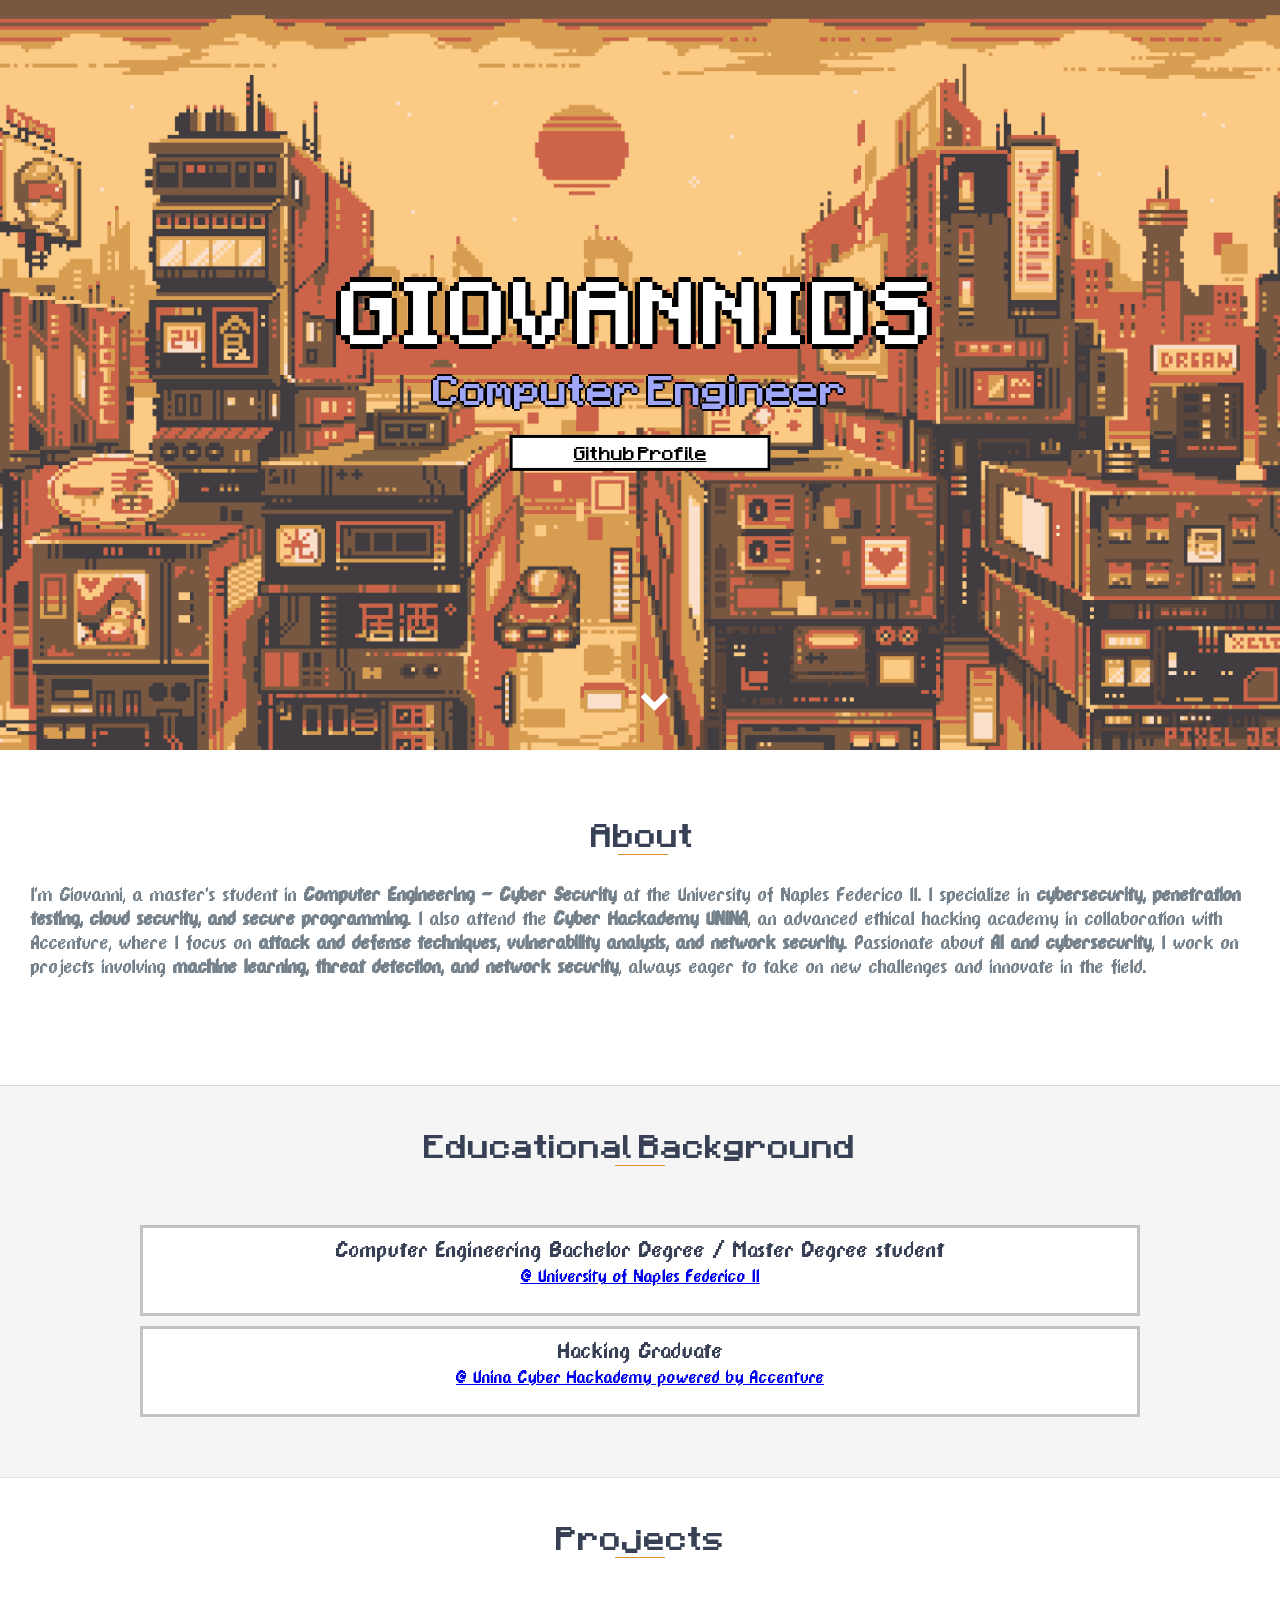
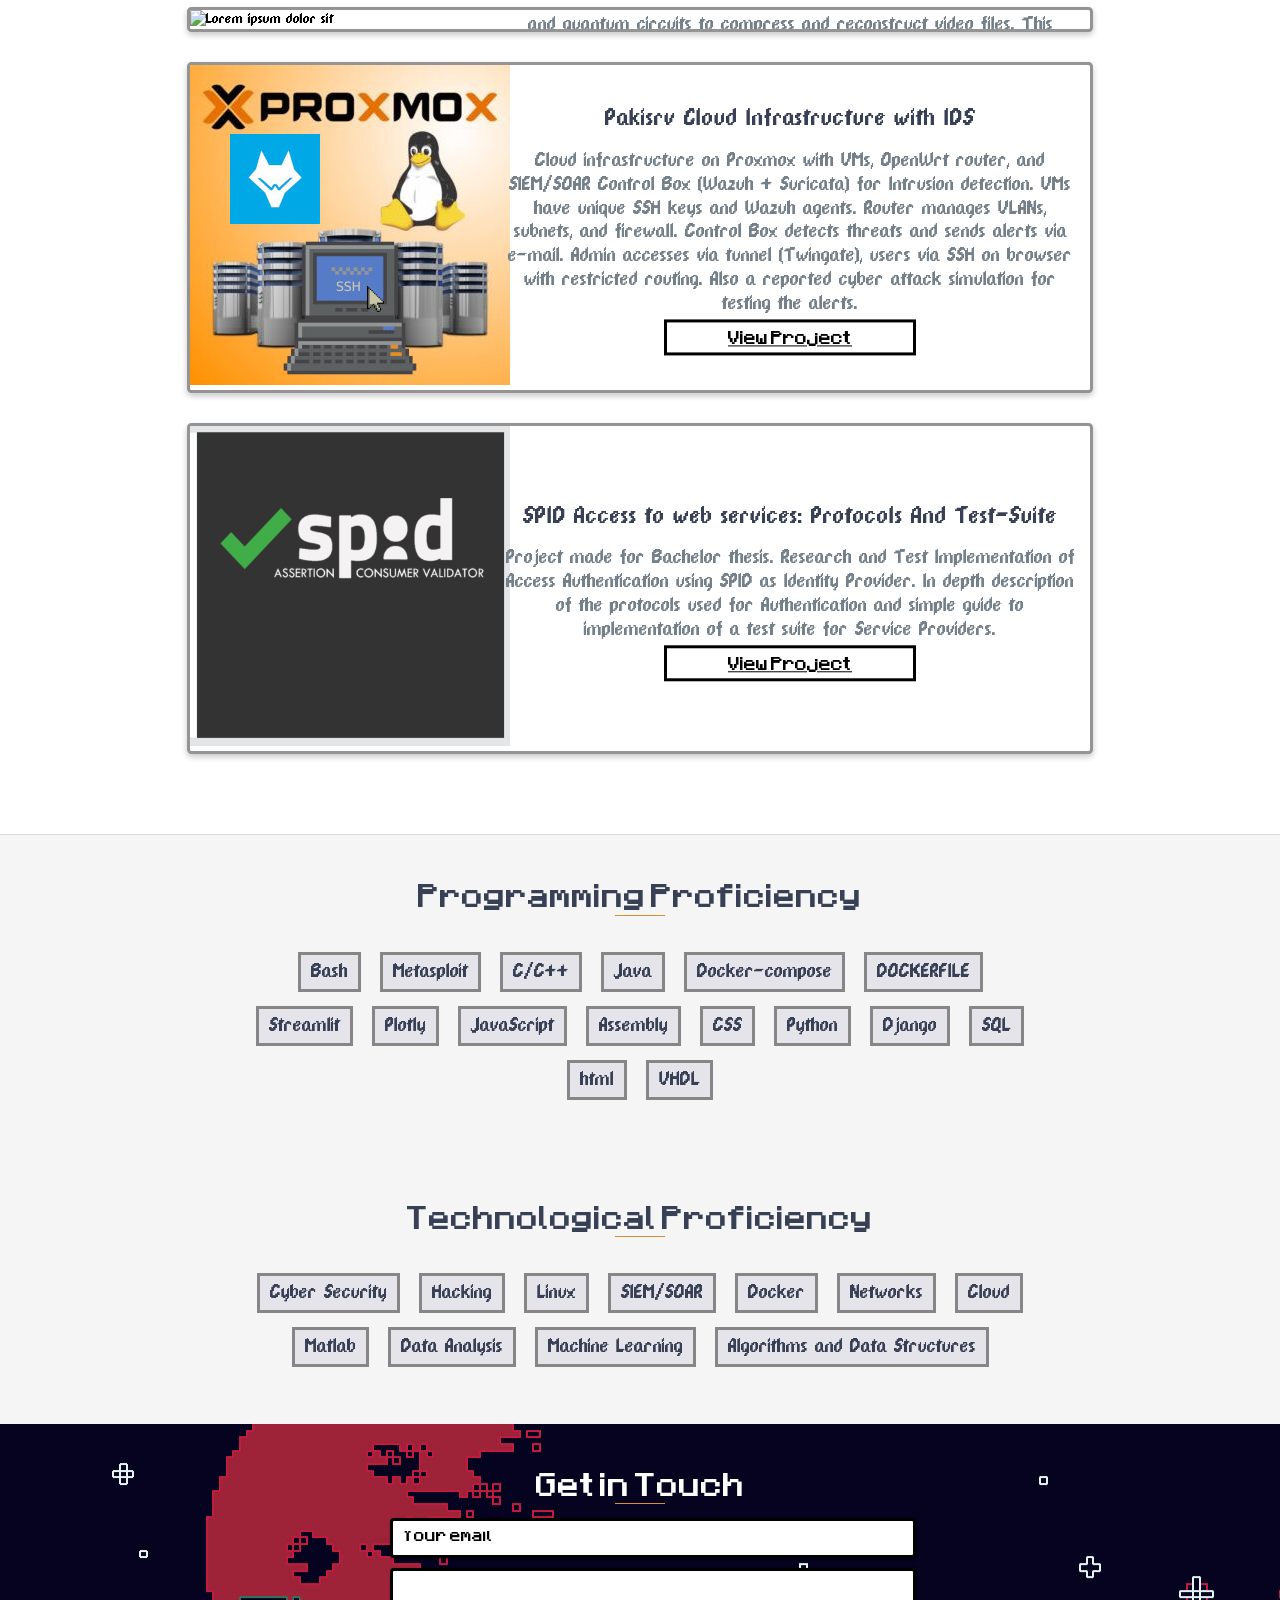
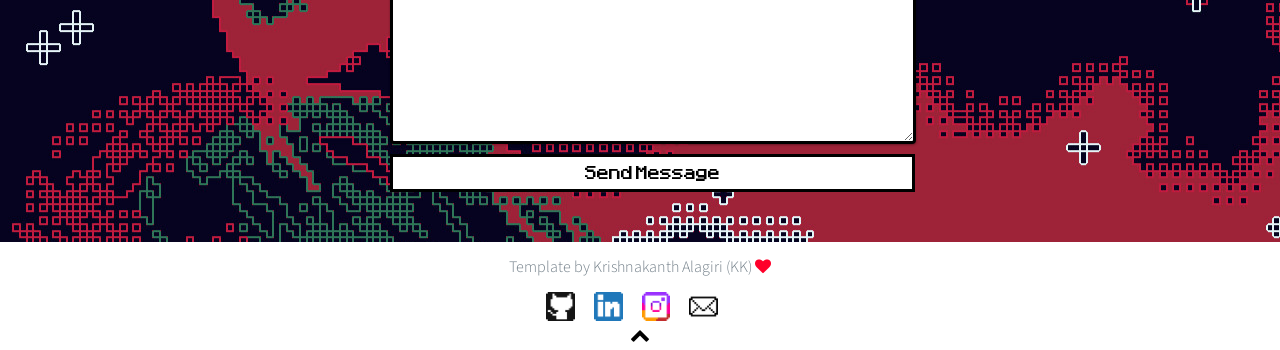
==== index.html @ 4ab60569 "Update index.html" ====
<!--
Title: Pixel Portfolio Index HTML File
Author: Krishnakanth Alagiri (KK)
Repo: https://github.com/KrishnaAlagiri/Pixel-Portfolio-Webite
Issues: https://github.com/KrishnaAlagiri/Pixel-Portfolio-Webite/issues
Description: This file contains all structure of my portfolio page
-->
<!DOCTYPE html>
<head>
  <meta charset="utf-8">
  <title>Giovannids | website
  </title>
  <meta http-equiv="X-UA-Compatible" content="IE=edge">
  <meta name="description" content="Lorem ipsum dolor sit amet, consectetur adipiscing elit. Aenean finibus velit eget nibh mollis interdum.">
  <meta name="author" content="Krishnakanth Alagiri">
  <meta name="viewport" content="width=device-width, initial-scale=1">
  <link rel="shortcut icon" href="favicon.ico" type="image/x-icon">
  <link rel="icon" href="favicon.png" type="image/x-icon">
  <link rel="stylesheet" href="libs/font-awesome/css/font-awesome.min.css">
  <link rel="stylesheet" href="assets/css/styles.css">
  <link rel="stylesheet" href="assets/css/effects.css">
  <link rel="stylesheet" href="assets/css/retro.css">
</head>
<body>
  <section id="top" class="hero">
    <div id="hero-overlay">
      <section class="navigation">
        <header>
        </header>
      </section>
      <span id="to-top">
        <div class="down-arrow floating-arrow">
          <a href="#about">
            <i class="fa fa-chevron-down" aria-hidden="true">
            </i>
          </a>
        </div>
        <div class="hero-text" id="fadein hero-overlay">
          <h1>GIOVANNIDS
          </h1>
          <h2>Computer Engineer
          </h2>
          <br>
          <a href="https://github.com/giovannids100" class="btn">Github Profile
          </a>
        </div>
        </div>
      </span>
  </section>
  <section id="about">
    <h2 class="heading">About
    </h2>
    <p>I'm Giovanni, a master's student in <strong>Computer Engineering - Cyber Security</strong> at the University of Naples Federico II. I specialize in <strong>cybersecurity, penetration testing, cloud security, and secure programming</strong>. 

I also attend the <strong>Cyber Hackademy UNINA</strong>, an advanced ethical hacking academy in collaboration with Accenture, where I focus on <strong>attack and defense techniques, vulnerability analysis, and network security</strong>.

Passionate about <strong>AI and cybersecurity</strong>, I work on projects involving <strong>machine learning, threat detection, and network security</strong>, always eager to take on new challenges and innovate in the field.</p>

  </section>
  <div id="education" class="background-alt">
    <h2 class="heading">Educational Background
    </h2>
    <div id="education-timeline">
      <div data-date="September 2010 – July 2015">
        <h3> Computer Engineering Bachelor Degree / Master Degree student
        </h3>
          <h4> <a href="https://www.ingegneria-informatica.unina.it/index.php/it/">@ University of Naples Federico II </a>
          </h4>
      </div>
      <div data-date="August 2015 – Aprile 2017">
        <h3> Hacking Graduate
        </h3>
          <h4> <a href="https://cyberhackademy.unina.it/"> @ Unina Cyber Hackademy powered by Accenture </a>
          </h4>
      </div>
    </div>
  </div>
  <div id="projects">
    <h2 class="heading">Projects
    </h2>
    <div class="container">
      <div class="row">
        <div class="project shadow-large">
          <div class="project-image">
            <img src="assets/img/project3.jpg" alt="Lorem ipsum dolor sit" />
          </div>
          <div class="project-info">
            <h3>Quantun Compression Simulator
            </h3>
            <p>Presented for "The Big Hack 2025 - Special Edition".A quantum computing-based video compression tool that uses amplitude encoding and quantum circuits to compress and reconstruct video files. This project leverages PennyLane quantum framework to demonstrate quantum information processing on multimedia.
            </p>
            <a href="https://github.com/giovannids100/The-Big-Hack-2025-Quantum-Compression-Simulator" class="btn">View Project
            </a>
          </div>
        </div>
        <div class="project shadow-large">
          <div class="project-image">
            <img src="assets/img/project.jpg" alt="Lorem ipsum dolor sit" />
          </div>
          <div class="project-info">
            <h3>Pakisrv Cloud Infrastructure with IDS
            </h3>
            <p>Cloud infrastructure on Proxmox with VMs, OpenWrt router, and SIEM/SOAR Control Box (Wazuh + Suricata) for Intrusion detection. VMs have unique SSH keys and Wazuh agents. Router manages VLANs, subnets, and firewall. Control Box detects threats and sends alerts via e-mail. Admin accesses via tunnel (Twingate), users via SSH on browser with restricted routing. Also a reported cyber attack simulation for testing the alerts.
            </p>
            <a href="https://github.com/giovannids100/pakisrv-cloud-infrastructure-with-IDS" class="btn">View Project
            </a>
          </div>
        </div>
      </div>
        <div class="project shadow-large">
          <div class="project-image">
            <img src="assets/img/project2.png" alt="Lorem ipsum dolor sit" />
          </div>
          <div class="project-info">
            <h3>SPID Access to web services: Protocols And Test-Suite
            </h3>
            <p>Project made for Bachelor thesis. Research and Test Implementation of Access Authentication using SPID as Identity Provider. In depth description of the protocols used for Authentication and simple guide to implementation of a test suite for Service Providers.
            </p>
            <a href="https://github.com/giovannids100/SPID-web-test-suite" class="btn">View Project
            </a>
          </div>
        </div>
      </div>
    </div>
  </div>
  <div id="skills" class="background-alt">
    <h2 class="heading">Programming Proficiency
    </h2>
    <ul>
      <li>Bash
      </li>
      <li>Metasploit
      </li>
      <li>C/C++
      </li>
      <li>Java
      </li>
      <li>Docker-compose
      </li>
      <li>DOCKERFILE
      </li>
      <li>Streamlit
      </li>
      <li>Plotly
      </li>
      <li>JavaScript
      </li>
      <li>Assembly
      </li>
      <li>CSS
      </li>
      <li>Python
      </li>
      <li>Django
      </li>
      <li>SQL
      </li>
      <li>html
      </li>
      <li>VHDL
      </li>
    </ul>
  </div>
  <div id="skills" class="background-alt">
    <h2 class="heading">Technological Proficiency
    </h2>
    <ul>
      <li>Cyber Security
      </li>
      <li>Hacking
      </li>
      <li>Linux
      </li>
      <li>SIEM/SOAR
      </li>
      <li>Docker
      </li>
      <li>Networks
      </li>
      <li>Cloud
      </li>
      <li>Matlab
      </li>
      <li>Data Analysis
      </li>
      <li>Machine Learning
      </li>
      <li>Algorithms and Data Structures
      </li>
    </ul>
  </div>
  <div id="contact-me">
    <div id="contact-me-overlay">
      <h2 class="heading">Get in Touch
      </h2>
      <div id="contact-me-form">
        <form method="POST" action="about_blank">
          <input type="hidden" name="_subject" value="Contact request from personal website" />
          <input type="email" class="shadow" name="_replyto" placeholder="Your email" required>
          <textarea name="message" class="shadow" placeholder="Your message go here" required>
          </textarea>
          <button class="btn" type="submit">Send Message
          </button>
        </form>
      </div>
    </div>
  </div>
  <footer>
    </span>
  <div class="mobile">
    <p>
      Template by Krishnakanth Alagiri (KK)
      <a href="https://github.com/KrishnaAlagiri/Pixel-Portfolio-Webite">
        <span class="fa fa-heart love">
          </a>
        </span>
    </p>
    <div class="social-mob">
      <a href="https://github.com/" target="giovannids100">
        <img src="assets\img\icons\GitHub.png" alt="Your_Name - GitHub">
      </a>
      <a href="https://linkedin.com/" target="giovanni-di-stazio-4a84b92a0">
        <img src="assets\img\icons\LinkedIn.png" alt="Your_Name - LinkedIn">
      </a>
      <a href="https://www.instagram.com/" target="giovannids100">
        <img src="assets\img\icons\Instagram.png" alt="Your_Name - Instagram">
      </a>
      <a href="mailto:yourmail@gmail.com" target="giovannids100@gmail.com">
        <img src="assets\img\icons\Mail.png" alt="Your_Name - Mail">
        </div>
    </div>
    <span id="to-top">
      <div class="up-arrow floating-arrow">
        <a href="#top">
          <i class="fa fa-chevron-up" aria-hidden="true">
          </i>
        </a>
      </div>
      </footer>
    <script src="https://ajax.googleapis.com/ajax/libs/jquery/1.12.4/jquery.min.js">
    </script>
    </body>
  </html>
---- assets/css/styles.css ----
/*
*	 Title: Pixel Portfolio Stylesheet
*  Author: Krishnakanth Alagiri (KK)
*  Repo: https://github.com/KrishnaAlagiri/Pixel-Portfolio-Webite
*  Issues: https://github.com/KrishnaAlagiri/Pixel-Portfolio-Webite/issues
*  Description: This file contains all the styles associated with the page
*/
/* General Attributes */
@import url('https://fonts.googleapis.com/css?family=Roboto:300,900|Source+Sans+Pro:300,400');
@font-face {
font-family: "retro";
src: url("../../libs/fonts/Pixel-Miners.otf") format("opentype");
}
@font-face {
font-family: "retro1";
src: url("../../libs/fonts/dpcomic.ttf") format("truetype");
}
html {
scroll-behavior: smooth;
font-size: 18px;
-webkit-font-smoothing: antialiased;
cursor: URL("../../assets/img/cursor/cursor.png"), auto !important;
}
body {
margin: 0;
padding: 0;
border: none;
font-family: 'retro1', sans-serif;
line-height: 1.15;
font-size: 16px;
}
.background-alt {
background: #F5F5F5;
margin: 0;
padding: 0;
border: none;
}
.shadow {
box-shadow: 1px 1px 3px rgba(0, 0, 0, 0.12), 0px 1px 2px rgba(0, 0, 0, 0.24);
}
.shadow-large {
box-shadow: 0px 3px 6px rgba(0, 0, 0, 0.08), 0px 3px 6px rgba(0, 0, 0, 0.15);
}
.heading {
position: relative;
display: inline-block;
font-family: 'retro', sans-serif;
font-size: 1.6em;
font-weight: 300;
margin: 0 0 30px 0;
}
.heading:after {
position: absolute;
content: '';
top: 100%;
height: 1px;
width: 50px;
left: 0;
right: 0;
margin: 0 auto;
background: #db8e35;
}
.btn {
color:inherit;
font-family: "retro", sans-serif;
font-size: 0.9em;
background: white;
padding: 0.3rem 3.4rem;
border: 3px solid black;
margin-right: 2.6rem;
box-shadow: 0 0 0 black;
transition: all 0.2s;
padding-top: 10px;
}
.btn:last-child {
margin: 0;
}
a, .slider {
cursor: URL("../../assets/img/cursor/cursor-click.png"), auto;
}
.btn:hover {
box-shadow: 0.4rem 0.4rem 0rem black;
cursor: URL("../../assets/img/cursor/cursor-click.png"), auto;
/*transform: translate(-0.4rem, -0.4rem);*/
}
.btn:active {
box-shadow: 0 0 0 black;
transform: translate(0, 0);
cursor: URL("../../assets/img/cursor/cursor-click.png"),active;
}
/* Hero section */
.hero {
min-height: 750px;
background: url("../../assets/img/hero-min.gif") center center;
-webkit-background-size: cover;
-moz-background-size: cover;
-o-background-size: cover;
background-size: cover;
position: relative;
text-align: center;
align-items: center;
}
.hero .down-arrow a{
color: #fff;
font-size: 30px;
position: absolute;
bottom: 30px;
left: 50%;
animation: pulsate 1.4s ease;
animation-iteration-count: infinite;
padding-top: 5px
}
.hero .down-arrow a:hover {
color: #fff;
text-shadow: 2px 2px 4px rgba(128, 49, 0, 0.8);
transition:.5s ease all;
}
.hero-text {
position:absolute;
z-index:10;
top:50%;
left:50%;
transform:translate(-50%, -50%);
text-align:center;
}
.hero-text h1, .hero-text h2 {
margin:0;
color: #fff;
}
.hero-text h1 {
color:#fff;
font-family: "retro", sans-serif;
font-weight:900;
font-size:4.35em;
text-transform:uppercase;
letter-spacing:0.05em;
line-height:1.1em;
margin-bottom:15px;
text-shadow: -5px 0 black, 0 5px black, 5px 0 black, 0 -5px black;
}
.hero-text h2 {
color:#1a1611;
font-family: "retro", sans-serif;
font-weight:400;
font-size:2em;
color: #a1a7f8;
text-shadow: -2px 0 black, 0 2px #000, 2px 0 #000, 0 -2px #000;
margin-bottom:15px
}
#hero-overlay {
position:absolute;
height:100%;
width:100%;
top right bottom left:0;
background:rgba(236, 175, 8, 0.2);
}
/* About Section */
#about {
display: flex;
align-items: center;
justify-content: center;
margin: 0 auto;
padding: 75px 5px;
padding-left: 200px;
border-bottom: 1px solid #dcd9d9;
font-family: 'retro1', sans-serif;
}
#about h2 {
color: #374054;
position:absolute;
align-items: center;
justify-content: center;
text-align: left;
z-index:10;
top:50%;
left:0%;
text-align:center;
float: left;
width: 33.33%;
position: relative;
padding-left: 15px;
padding-right: 15px;
min-height: 1px;
font-size: 1.6em;
}
#about p {
color: #74808a;
margin: 0;
padding-bottom: 30px;
padding-right: 11em;
font-size: 1.3em;
}
/* education Section */
#education {
padding: 50px 15px;
text-align: center;
border-bottom: 1px solid #e4e4e4;
}
#education h2 {
color: #374054;
}
#education-timeline {
margin: 30px auto 0 auto;
position: relative;
max-width: 1000px;
}
#education-timeline div {
background: #fff;
padding: 10px;
margin-bottom: 10px;
border: 3px solid #c2c2c2
}
#education-timeline h3 {
font-size: 1.5em;
font-weight: 300;
color: #374054;
display: inline-block;
margin: 0;
}
#education-timeline h4 {
font-size: 1.2em;
font-weight: 300;
color: #7e8890;
margin: 0 0 15px 0;
}
#education-timeline p {
color: #74808a;
font-size: 0.9em;
margin: 0;
}
#education-timeline:before,#education-timeline:after {
content: none;
}
/* x(xtra)education Section */
#x-education {
padding: 50px 15px 20px 15px;
border-bottom: 1px solid #dcd9d9;
text-align: center
}
#x-education h2 {
color: #374054;
margin-bottom: 50px;
}
.x-education-block {
max-width: 700px;
margin: 0 auto 30px auto;
padding: 15px;
border: 3px solid #dcd9d9;
text-align: left;
}
.x-education-block h3 {
font-weight: 500;
float: left;
margin: 0;
color: #374054;
font-size: 1.6em;
}
.x-education-block span {
color: #74808a;
float: right;
}
.x-education-block h4 {
color: #74808a;
clear: both;
font-weight: 500;
margin: 0 0 15px 0;
font-size: 1.3em;
}
.x-education-block p,.x-education-block ul {
margin: 0;
color: #74808a;
font-size: inherit;
font-size: 1.3em;
}
.x-education-block ul {
padding: 0 0 0 15px;
font-size: 1.3em;
}
/* projects Section */
#projects {
padding: 50px 15px;
border-bottom: 1px solid #dcd9d9;
text-align: center;
}
#projects h2 {
color: #374054;
margin-bottom: 50px;
}
.project {
position: relative;
max-width: 900px;
margin: 0 auto 30px auto;
overflow: hidden;
background: #fff;
border-radius: 4.5px;
border: 3px solid #949494;
}
.project-image {
float: left;
}
.project-cc-image {
min-width: 300px;
min-height: 300px;
background-position: center center;
background-size: cover;
background-repeat: no-repeat;
}
.project-image img:before {
content: ' ';
position: absolute;
background-image: url("../../assets/img/fallback.jpg");
display: inline-block;
min-width: 300px;
min-height: 300px;
background-repeat: no-repeat;
}
.project-info {
position: absolute;
top: 50%;
transform: translateY(-50%);
margin-left: 300px;
padding: 15px
}
.project-info h3 {
font-size: 1.6em;
font-weight: 300;
color: #374054;
margin: 0 0 15px 0;
}
.project-info p {
color: #74808a;
margin: 0 0 15px 0;
font-size: 1.3em;
}
#more-projects {
display: none;
}
/* skills Section */
#skills {
padding: 50px 15px;
text-align: center;
}
#skills h2 {
color: #374054;
margin-bottom: 30px;
}
#skills ul {
display: block;
margin: 0 auto;
padding: 0;
max-width: 800px;
}
#skills li {
display: inline-block;
margin: 7px;
padding: 5px 10px;
color: #374054;
background: #e4e4ea;
list-style: none;
font-size: 1.3em;
border: 3px solid #868687;
}
/* contact Section */
#contact-me {
padding: 50px 15px;
/*Blue Just in case*/
/*background:#3498db;*/
/*Orange (alt. #ffa500)*/
background: #f39c12;
text-align: center;
background-image: url("../../assets/img/contact_us.jpg");
}
#contact-me h2 {
margin: 0 0 15px 0;
color: #fff;
font-weight: 500;
}
#contact-me-form {
max-width: 500px;
margin: 0 auto;
}
#contact-me-form input,#contact-me-form textarea {
display: block;
width: 100%;
padding: 10px;
border-radius: 4px;
border: none;
margin-bottom: 10px;
font-size: 0.8em;
/*Red Textbox Colour*/
background: #aa381c;
color: #fff;
transition: .5s ease all;
}
#contact-me-form textarea {
height: 150px;
}
#contact-me-form button {
display: block;
width: 105%;
}
#contact-me-form input:focus,#contact-me-form textarea:focus,#contact-me-form textarea:hover,#contact-me-form input:hover {
outline: none;
color: #b35542;
}
#contact-me-form input::-webkit-input-placeholder,#contact-me-form textarea::-webkit-input-placeholder {
color: #f2f2f2;
}
#contact-me-form textarea,#contact-me-form input {
color:inherit;
font-family: "retro", sans-serif;
background: white;
margin-right: 2.6rem;
border: 3px solid black;
}
#contact-me-form textarea:focus,#contact-me-form input:focus,#contact-me-form textarea:hover,#contact-me-form input:hover{
cursor: URL("../../assets/img/cursor/cursor-edit.png"), auto;
}
#contact-me-form textarea:focus,#contact-me-form input:focus {
border: 3px solid #209cee;
box-shadow: 0 0 0 #209cee;
}
#contact-me-form input::-webkit-input-placeholder,#contact-me-form textarea::-webkit-input-placeholder {
color: #000;
}
/* Footer Section */
footer {
font-family: 'Source Sans Pro', sans-serif;
text-align: center;
position: relative;
clear: both;
color: #74808a;
font-size: 16px;
font-weight: 300;
z-index: 10;
height: 3em;
margin-top: 0em;
}
.copyright {
padding-top: 20px;
}
.copyright p {
margin: 0;
color: #74808a;
}
.up-arrow a {
color: #000;
font-size: 20px;
}
.up-arrow a:hover {
color: #f39c12;
text-shadow: 2px 2px 4px rgba(128, 49, 0, 0.3);
}
.love {
color:rgb(255, 0, 42);
animation-name: Heartbeat;
animation-duration: 1s;
animation-iteration-count: infinite;
animation-timing-function: linear;
}
footer p{
align-content: center;
}
footer table{
table-layout: fixed;
font-family: 'Source Sans Pro', sans-serif;
font-size: 16px;
position: relative;
text-align: center;
align-items: center;
width: 100%;
}
.social {
text-align: right;
/*	margin-top: -3.7em;	*/
}
.social a {
color: #74808a;
font-size: 1.25em;
padding: 10px;
display: inline-block;
}
.social-mob img{
width: 1.8em;
height: 1.8em;
padding-right: 16px;
}
.social-mob a{
color: #FFFFFF;
text-decoration: none;
}
.social-mob img:hover {
transition:.3s ease all;
text-shadow: 2px 2px 4px rgba(128, 49, 0, 0.05);
}
/* Switch */
.switch {
position: absolute;
top: 35px;
right: 35px;
display: inline-block;
width: 60px;
height: 34px;
border: 3px solid #2e2e2e;
}
.switch input {
opacity: 0;
width: 0;
height: 0;
}
.slider {
position: absolute;
cursor: pointer;
top: 0;
left: 0;
right: 0;
bottom: 0;
background-color: #ccc;
-webkit-transition: .4s;
transition: .4s;
}
.slider:before {
position: absolute;
content: "";
height: 26px;
width: 26px;
left: 0px;
bottom: 1px;
background-color: white;
-webkit-transition: .4s;
transition: .4s;
border: 3px solid #2e2e2e;
}
input:checked + .slider {
background-color: #209cee;
}
input:focus + .slider {
box-shadow: 0 0 1px #209cee;
}
input:checked + .slider:before {
-webkit-transform: translateX(26px);
-ms-transform: translateX(26px);
transform: translateX(26px);
}
/* Switch */
.switch {
position: absolute;
top: 35px;
right: 35px;
display: inline-block;
width: 60px;
height: 34px;
}
.switch input {
opacity: 0;
width: 0;
height: 0;
}
.slider {
position: absolute;
cursor: pointer;
top: 0;
left: 0;
right: 0;
bottom: 0;
background-color: #ccc;
-webkit-transition: .4s;
transition: .4s;
}
.slider:before {
position: absolute;
content: "";
height: 26px;
width: 26px;
left: 4px;
bottom: 4px;
background-color: white;
-webkit-transition: .4s;
transition: .4s;
}
input:checked + .slider {
background-color: #2196F3;
}
input:focus + .slider {
box-shadow: 0 0 1px #2196F3;
}
input:checked + .slider:before {
-webkit-transform: translateX(26px);
-ms-transform: translateX(26px);
transform: translateX(26px);
}
/* @media queries */
/* Tablets (Mostly iPads, 992px and below) */
@media only screen and (max-width: 1425px){
#about {
display: block;
position: relative;
padding-left: 10px;
text-align: center;
width: auto;
float: none;
}
#about h2 {
text-align: center;
width: auto;
float: none;
}
#about p {
text-align: left;
width: auto;
float: none;
padding-right: 1em;
padding-left: 1em;
}
}
/* If the orientation of the screen is Portrait */
@media only screen and (orientation: Portrait) {
.btn {
color:inherit;
font-family: "retro", sans-serif;
font-size: 0.9em;
background: white;
padding: 0.3rem 3.4rem;
border: 3px solid black;
margin-right: 2.6rem;
box-shadow: 0 0 0 black;
transition: all 0.2s;
}
.hero-text h1 {
font-size:2em;
letter-spacing:0.05em;
line-height:1.25em;
margin-bottom:15px;
text-shadow: -2.5px 0 black, 0 2.5px black, 2.5px 0 black, 0 -2.5px black;
}
.hero{
background: url("../../assets/img/hero-mob.jpg") center center;
}
.hero-text h2 {
font-size:1em;
margin-bottom:15px;
}
.project-image {
display: none;
}
.project-info {
position: relative;
margin: 0;
padding: 30px 15px;
top: auto;
transform: none;
}
#contact-me-form {
width: 70%;
}
.desktop {
display: none;
}
.social {
display: none;
}
.mobile {
display: inline-block ;
text-align: center;
}
footer table{
display: none;
}
.social-mob {
text-align: right;
display: inline-block;
/*	margin-top: -3.7em;	*/
}
.social-mob a {
color: #74808a;
font-size: 1.25em;
padding: 10px;
display: inline-block;
}
.social-mob a:hover {
color: #f39c12;
transition:.3s ease all;
}
}
---- assets/css/effects.css ----
/*
*	 Title: Portfolio Effects Stylesheet
*  Author: Krishna Alagiri (KK)
*  Repo: https://github.com/KrishnaAlagiri/Potential-Waffle
*  Issues: https://github.com/KrishnaAlagiri/Potential-Waffle/issues
*
*  Description: This file contains all the animations/effects associated with the styles */
/* Animation Section */
@keyframes pulsate {
	from {
    opacity: 0;
    transform: translate3d(0, -40%, 0);
  }
  to {
    opacity: 1;
    transform: translate3d(0, 0, 0);
  }
}
@keyframes Heartbeat {
  0% {
    transform: scale(0.9)
  }
  50% {
    transform: scale(0.7)
  }
  100% {
    transform: scale(1.0)
  }
}
/* Fade In Animation */
#fadein {
    animation: fadein 2s;
    -moz-animation: fadein 2s; /* Firefox */
    -webkit-animation: fadein 2s; /* Safari and Chrome */
    -o-animation: fadein 2s; /* Opera */
}
@keyframes fadein {
    from {
        opacity:0;
    }
    to {
        opacity:1;
    }
}
/* Firefox */
@-moz-keyframes fadein {
    from {
        opacity:0;
    }
    to {
        opacity:1;
    }
}
/* Safari and Chrome */
@-webkit-keyframes fadein {
    from {
        opacity:0;
    }
    to {
        opacity:1;
    }
}
/* Opera */
@-o-keyframes fadein {
    from {
        opacity:0;
    }
    to {
        opacity: 1;
    }
}

/* Slide Effect */
@keyframes slide {
  from {
    background-position: 0 0;
  }

  to {
    background-position: -120px 60px;
  }
}
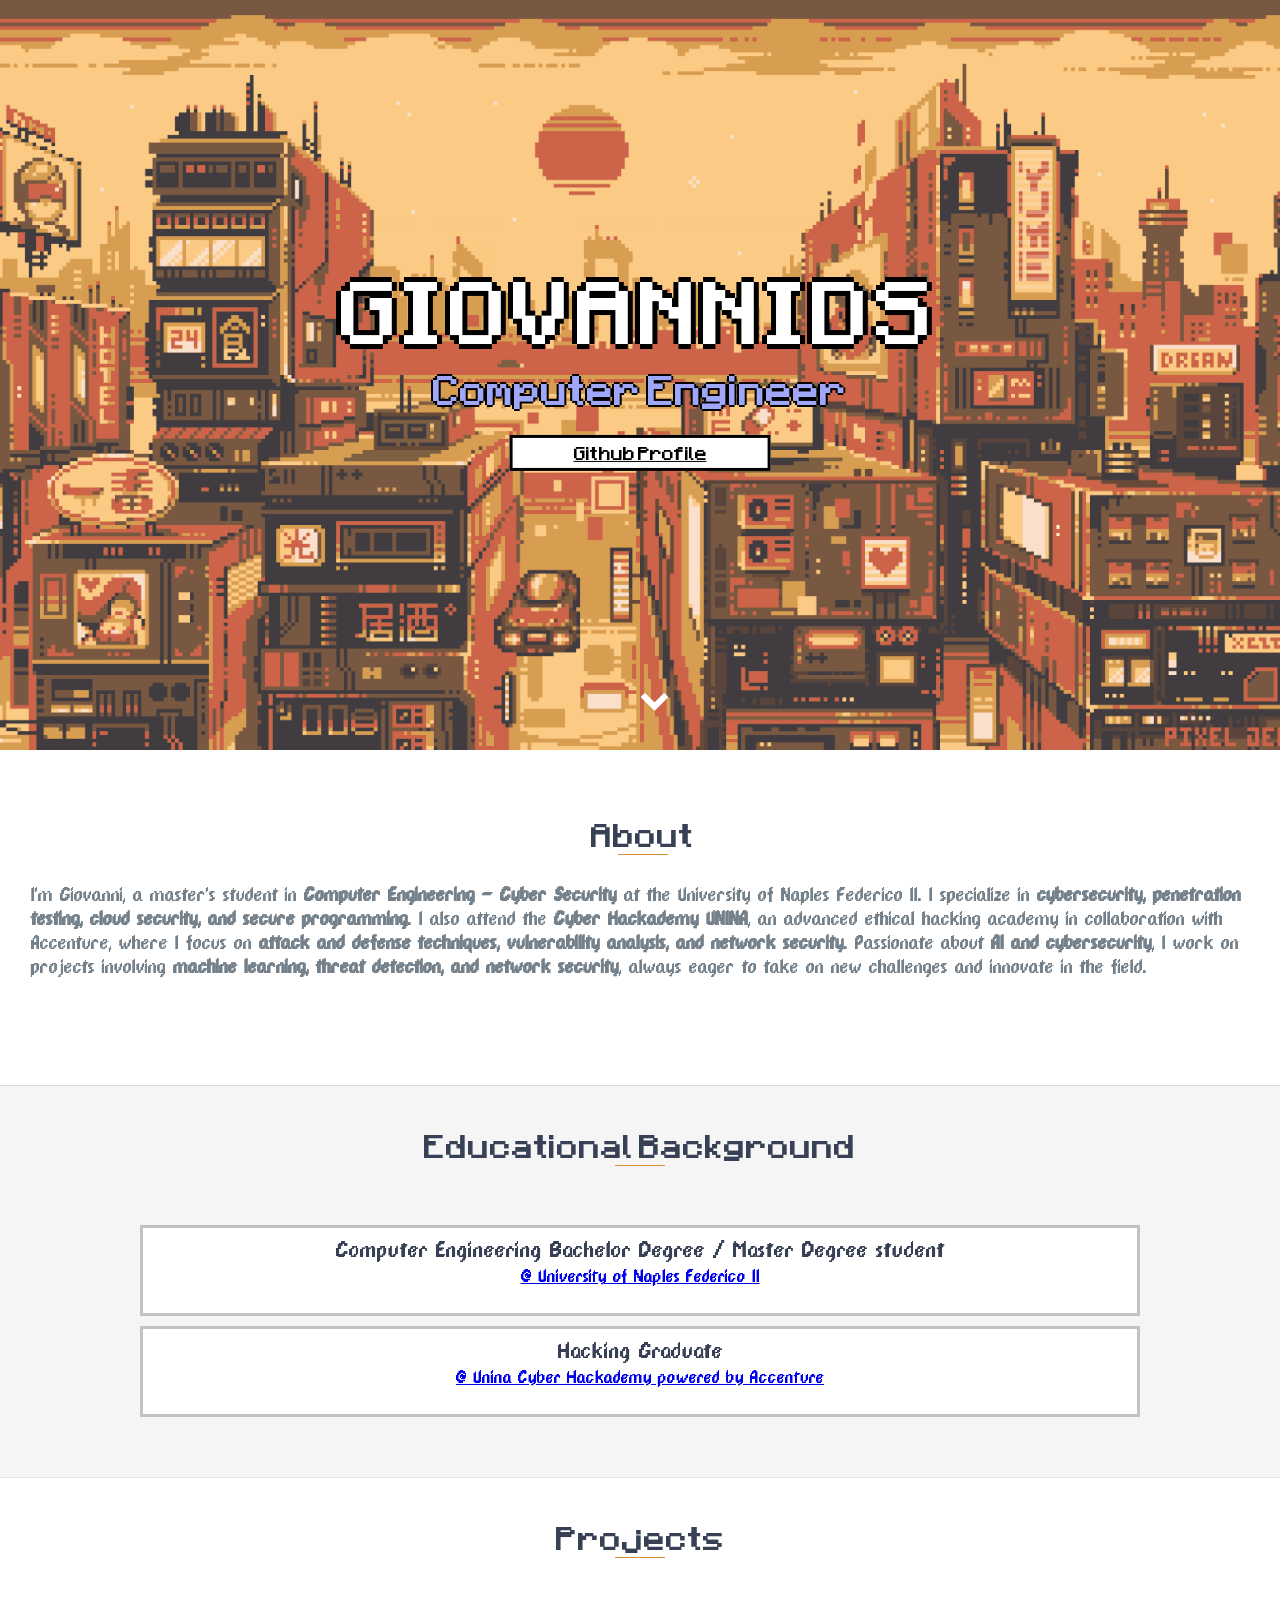
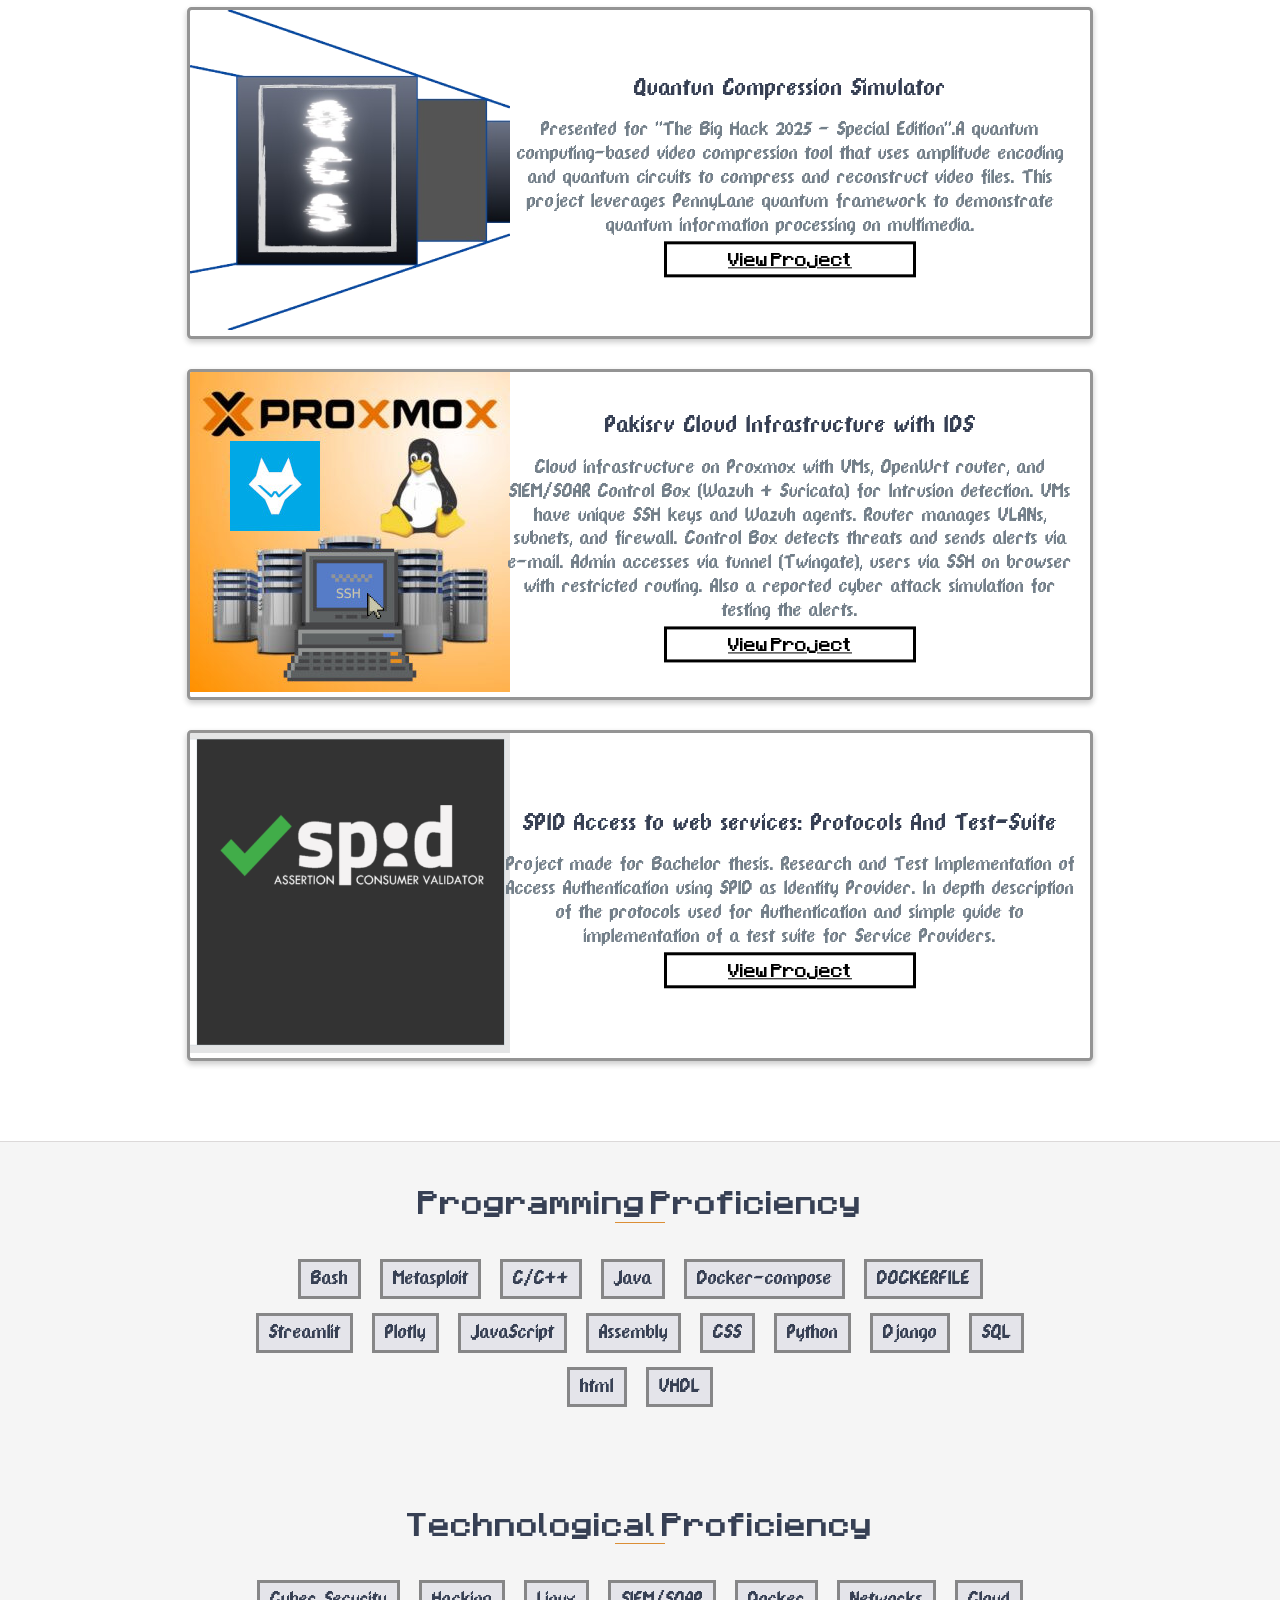
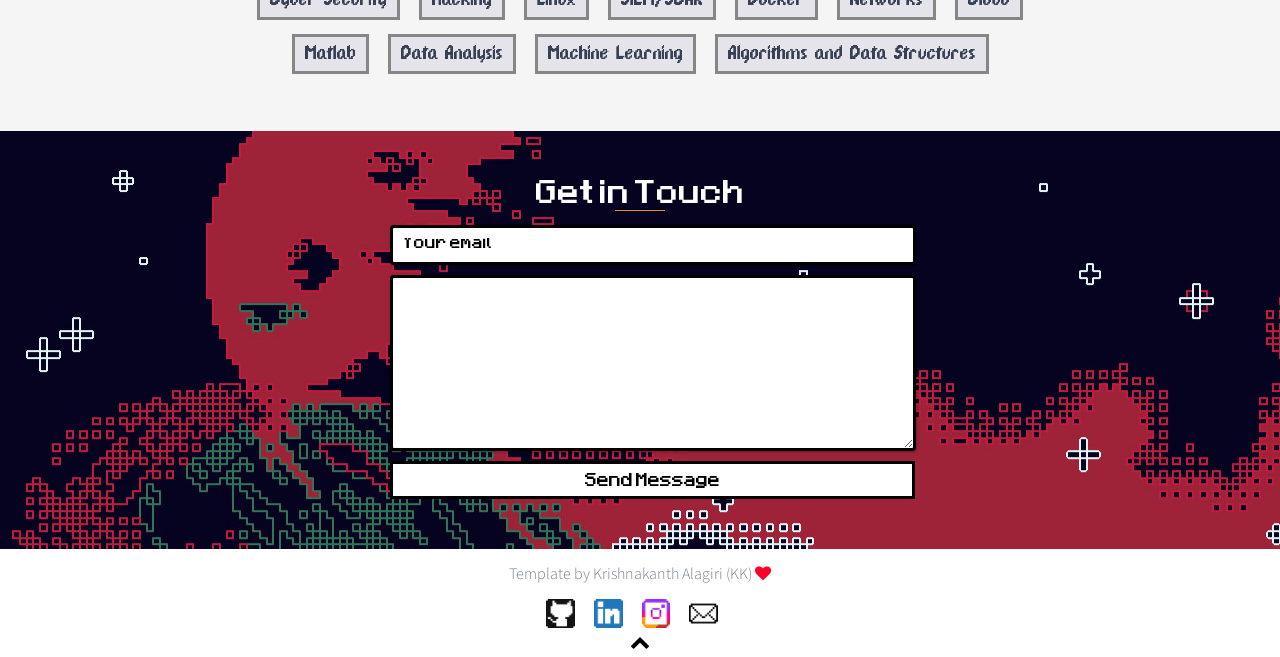
==== commit 8293c555: "fixed" ====
--- a/index.html
+++ b/index.html
@@ -82,7 +82,7 @@
       <div class="row">
         <div class="project shadow-large">
           <div class="project-image">
-            <img src="assets/img/project3.jpg" alt="Lorem ipsum dolor sit" />
+            <img src="assets/img/project3.png" alt="Lorem ipsum dolor sit" />
           </div>
           <div class="project-info">
             <h3>Quantun Compression Simulator
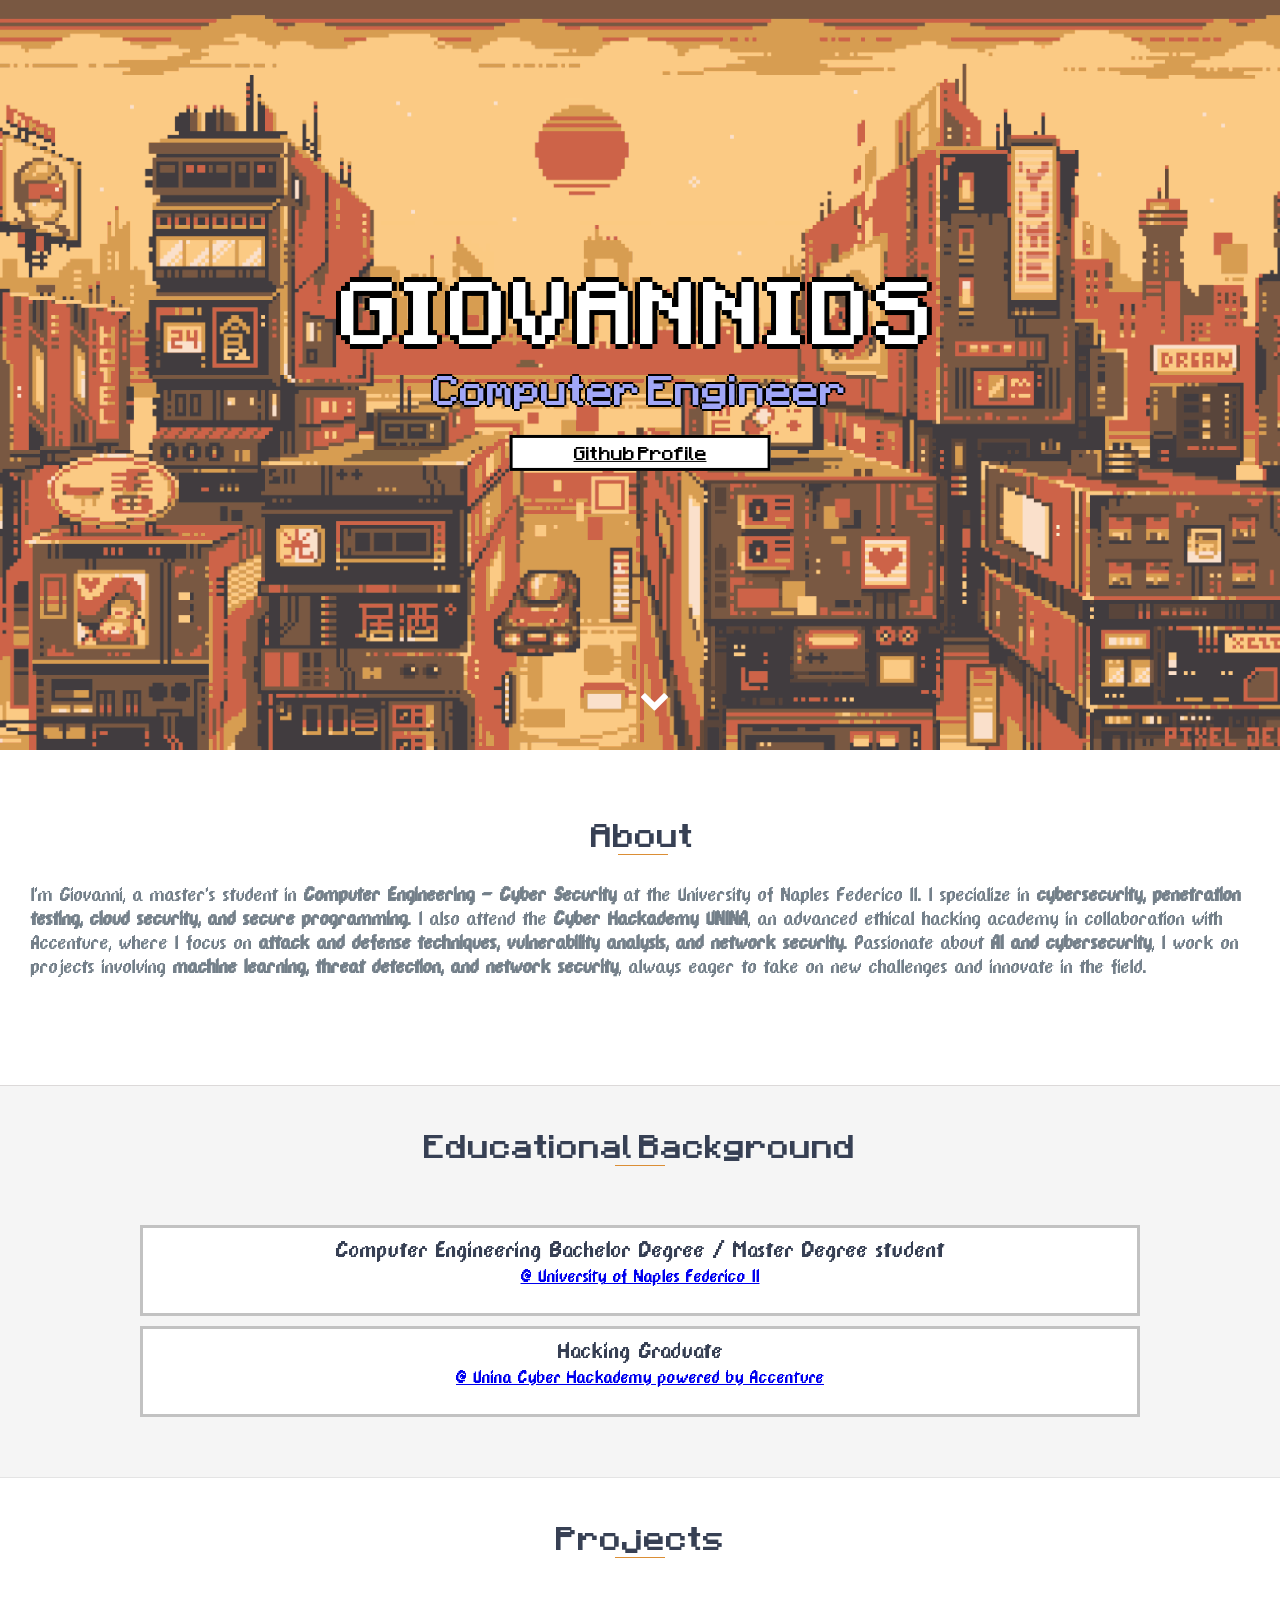
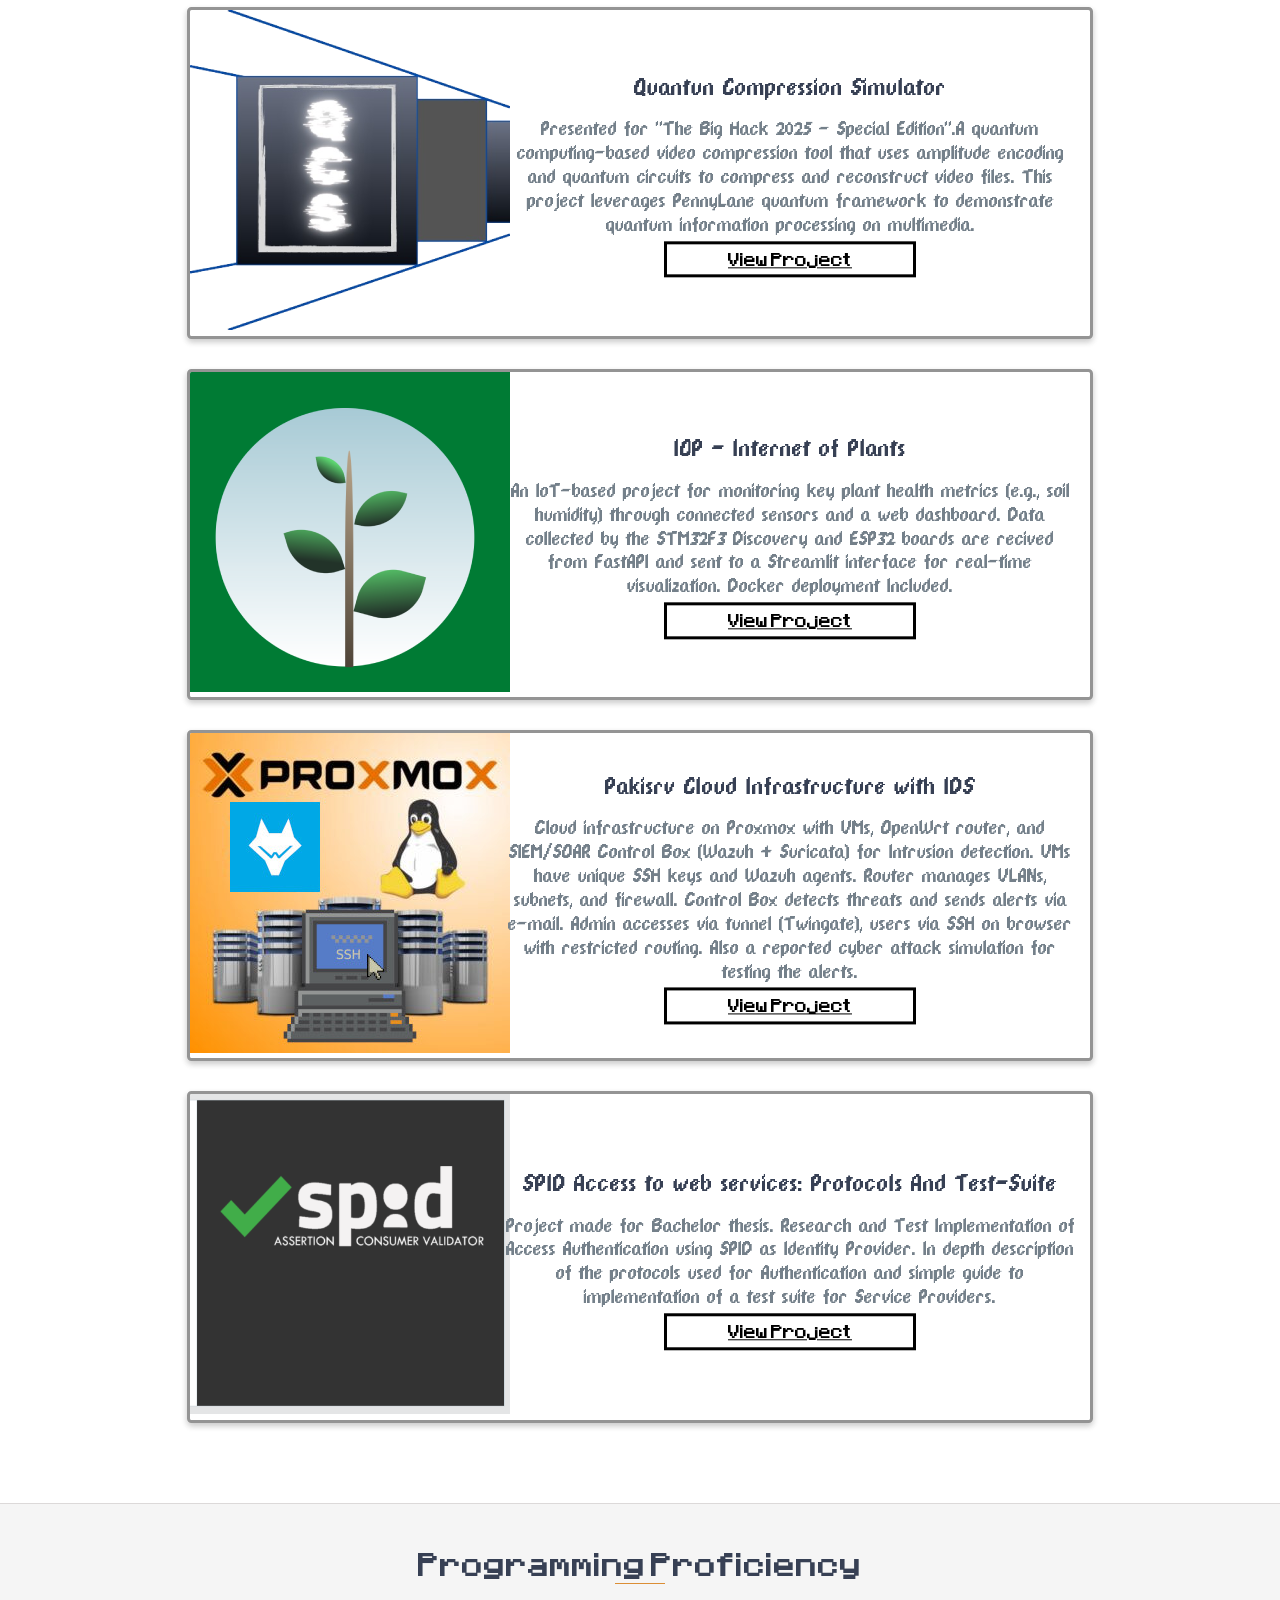
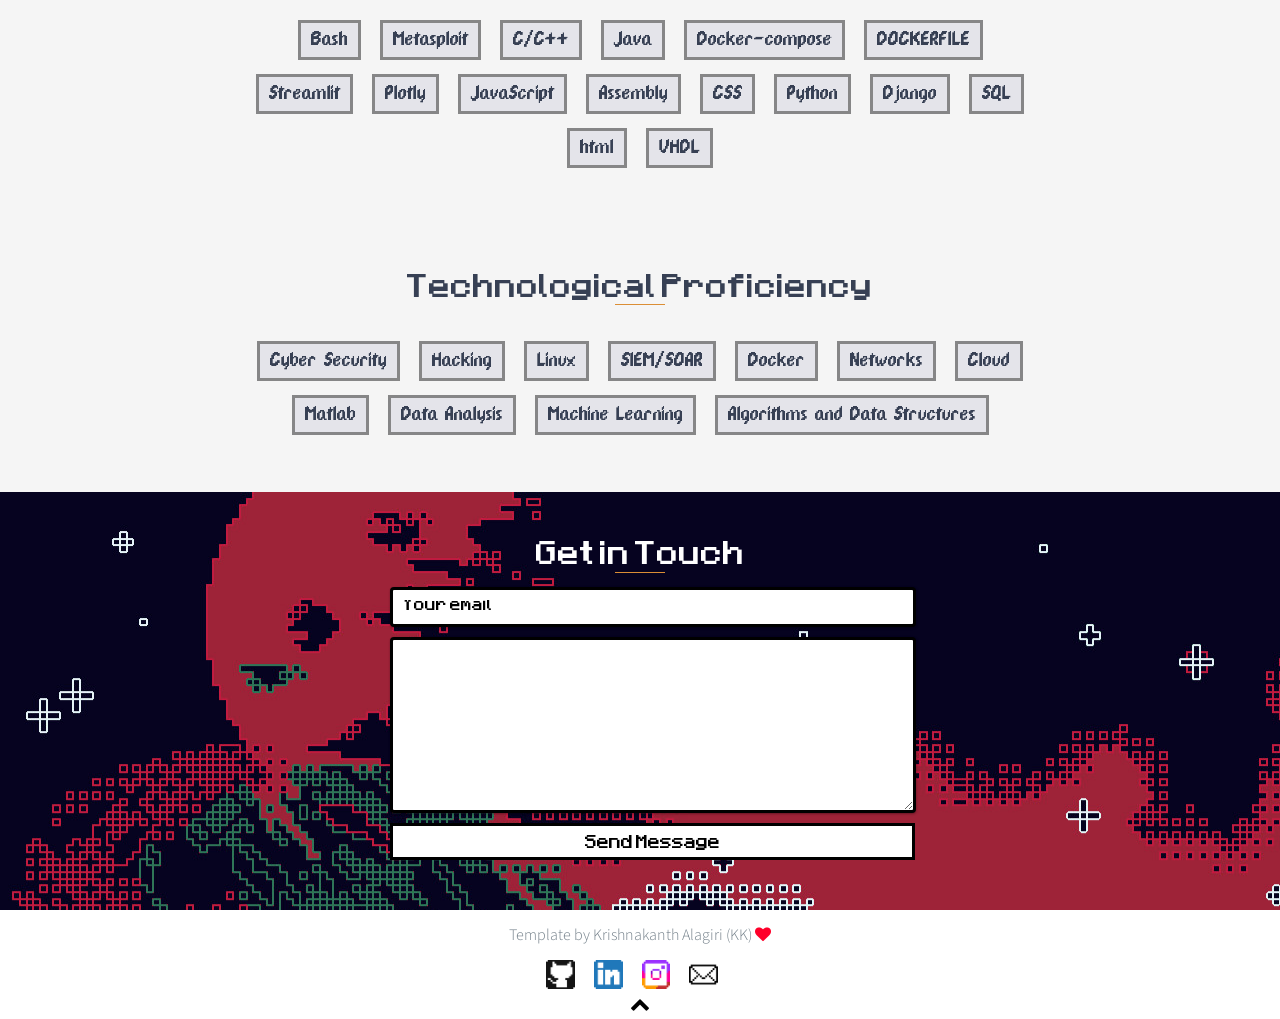
==== commit dbbb0733: "added IOP" ====
--- a/index.html
+++ b/index.html
@@ -95,6 +95,20 @@
         </div>
         <div class="project shadow-large">
           <div class="project-image">
+            <img src="assets/img/project4.png" alt="Lorem ipsum dolor sit" />
+          </div>
+          <div class="project-info">
+            <h3>IOP - Internet of Plants
+            </h3>
+            <p>An IoT-based project for monitoring key plant health metrics (e.g., soil humidity) through connected sensors and a web dashboard. Data collected by the STM32F3 Discovery and ESP32 boards are recived from FastAPI and sent to a Streamlit interface for real-time visualization. Docker deployment Included.
+
+            </p>
+            <a href="https://github.com/giovannids100/IoP---Internet-of-Plants" class="btn">View Project
+            </a>
+          </div>
+        </div>
+        <div class="project shadow-large">
+          <div class="project-image">
             <img src="assets/img/project.jpg" alt="Lorem ipsum dolor sit" />
           </div>
           <div class="project-info">
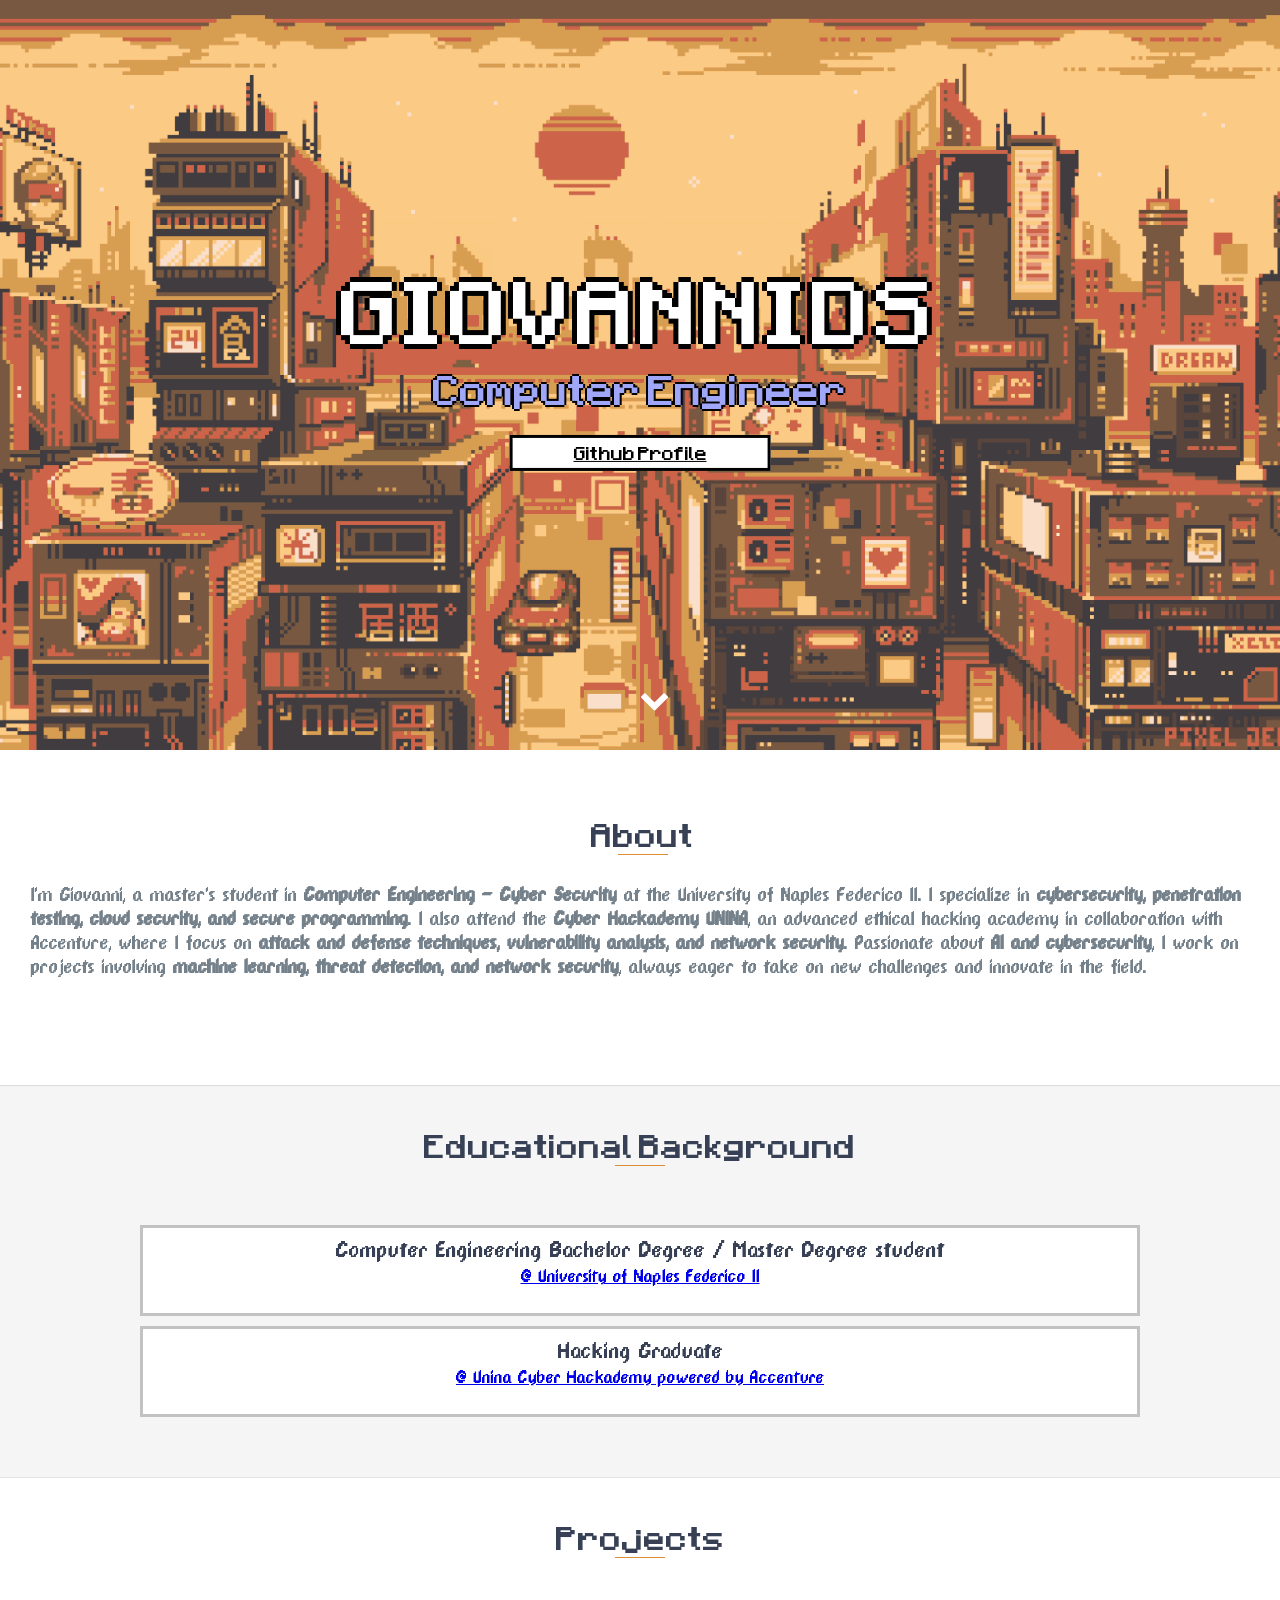
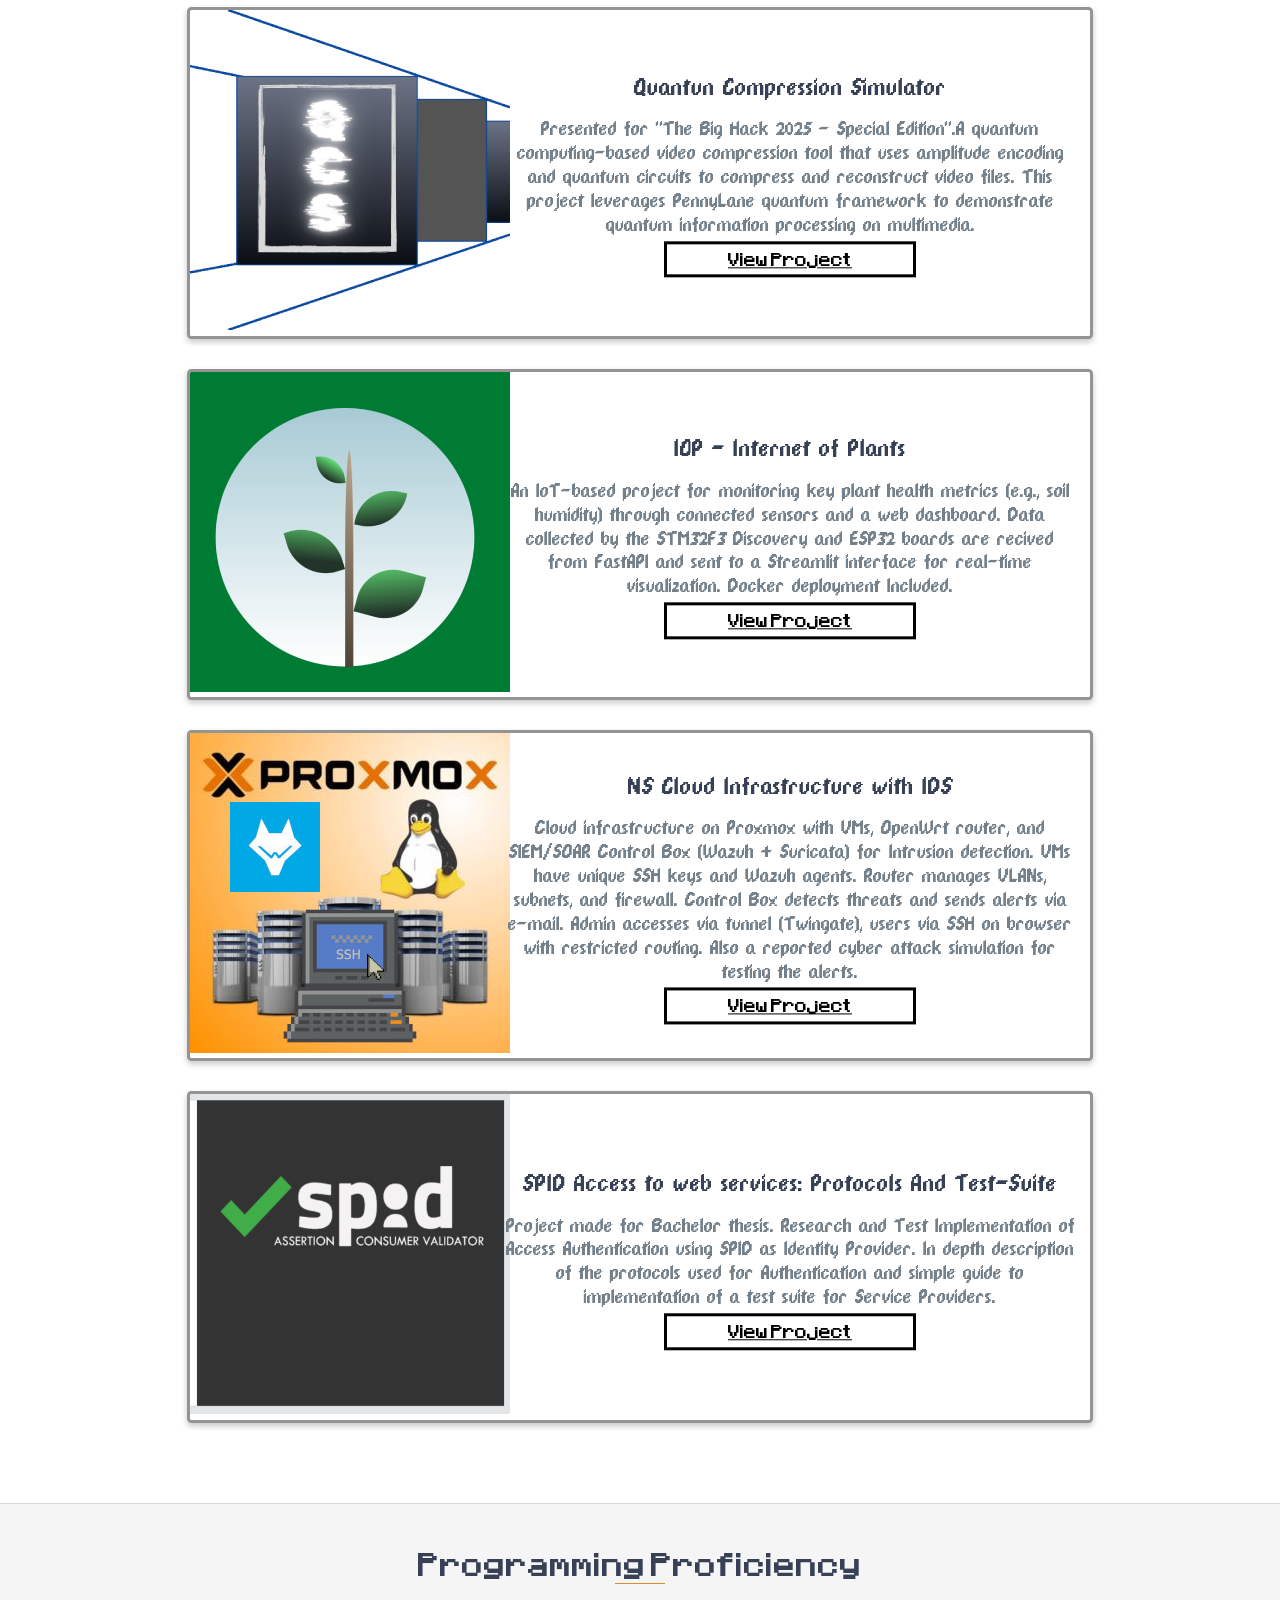
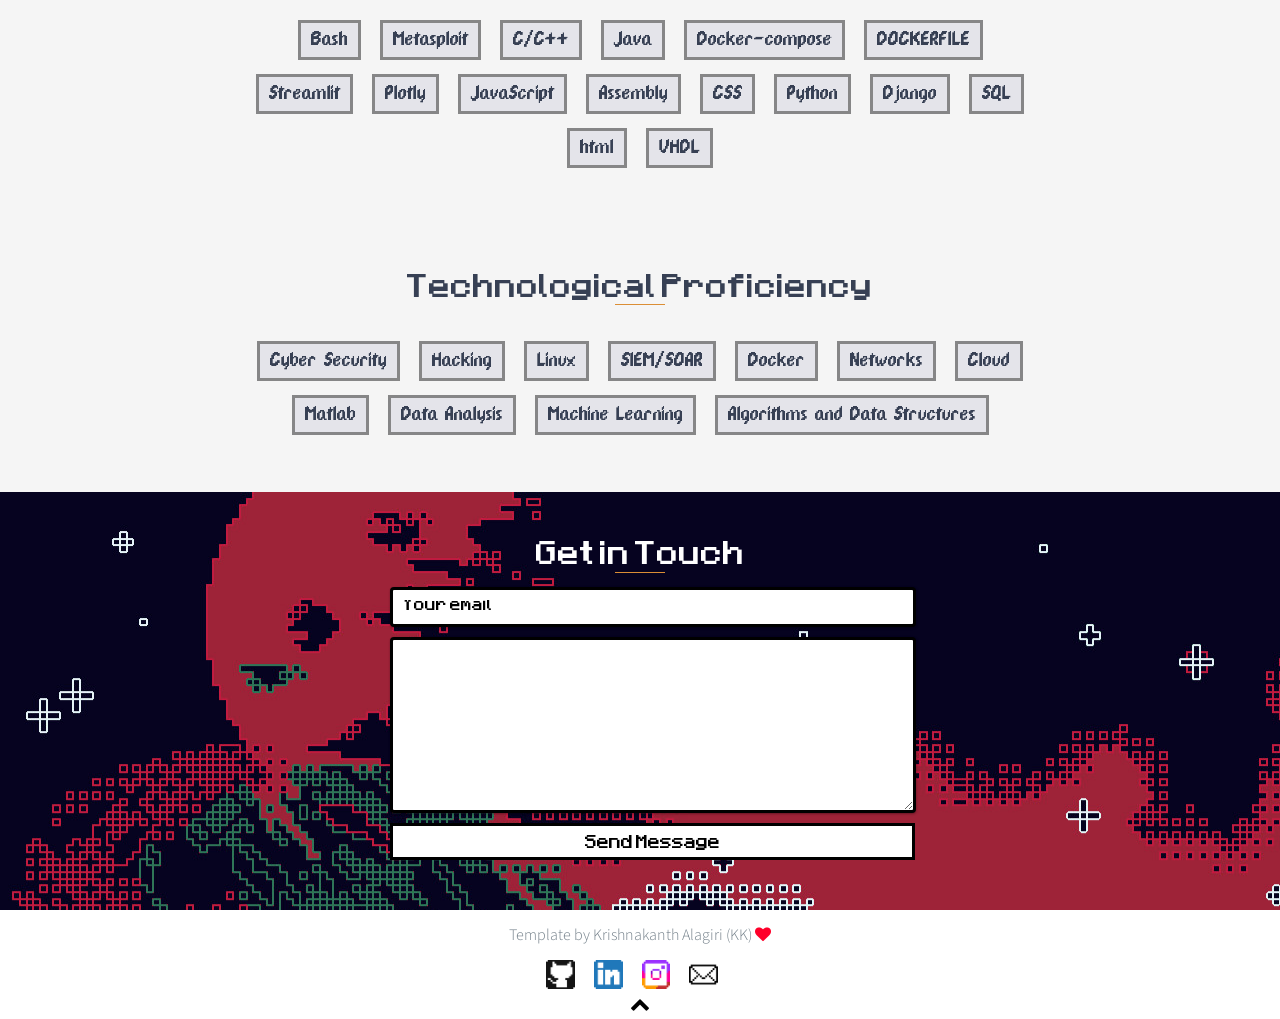
==== commit 07e12cc1: "Update project title and link in index.html" ====
--- a/index.html
+++ b/index.html
@@ -112,11 +112,11 @@
             <img src="assets/img/project.jpg" alt="Lorem ipsum dolor sit" />
           </div>
           <div class="project-info">
-            <h3>Pakisrv Cloud Infrastructure with IDS
+            <h3>NS Cloud Infrastructure with IDS
             </h3>
             <p>Cloud infrastructure on Proxmox with VMs, OpenWrt router, and SIEM/SOAR Control Box (Wazuh + Suricata) for Intrusion detection. VMs have unique SSH keys and Wazuh agents. Router manages VLANs, subnets, and firewall. Control Box detects threats and sends alerts via e-mail. Admin accesses via tunnel (Twingate), users via SSH on browser with restricted routing. Also a reported cyber attack simulation for testing the alerts.
             </p>
-            <a href="https://github.com/giovannids100/pakisrv-cloud-infrastructure-with-IDS" class="btn">View Project
+            <a href="https://github.com/giovannids100/NS-cloud-infrastructure-with-IDS" class="btn">View Project
             </a>
           </div>
         </div>
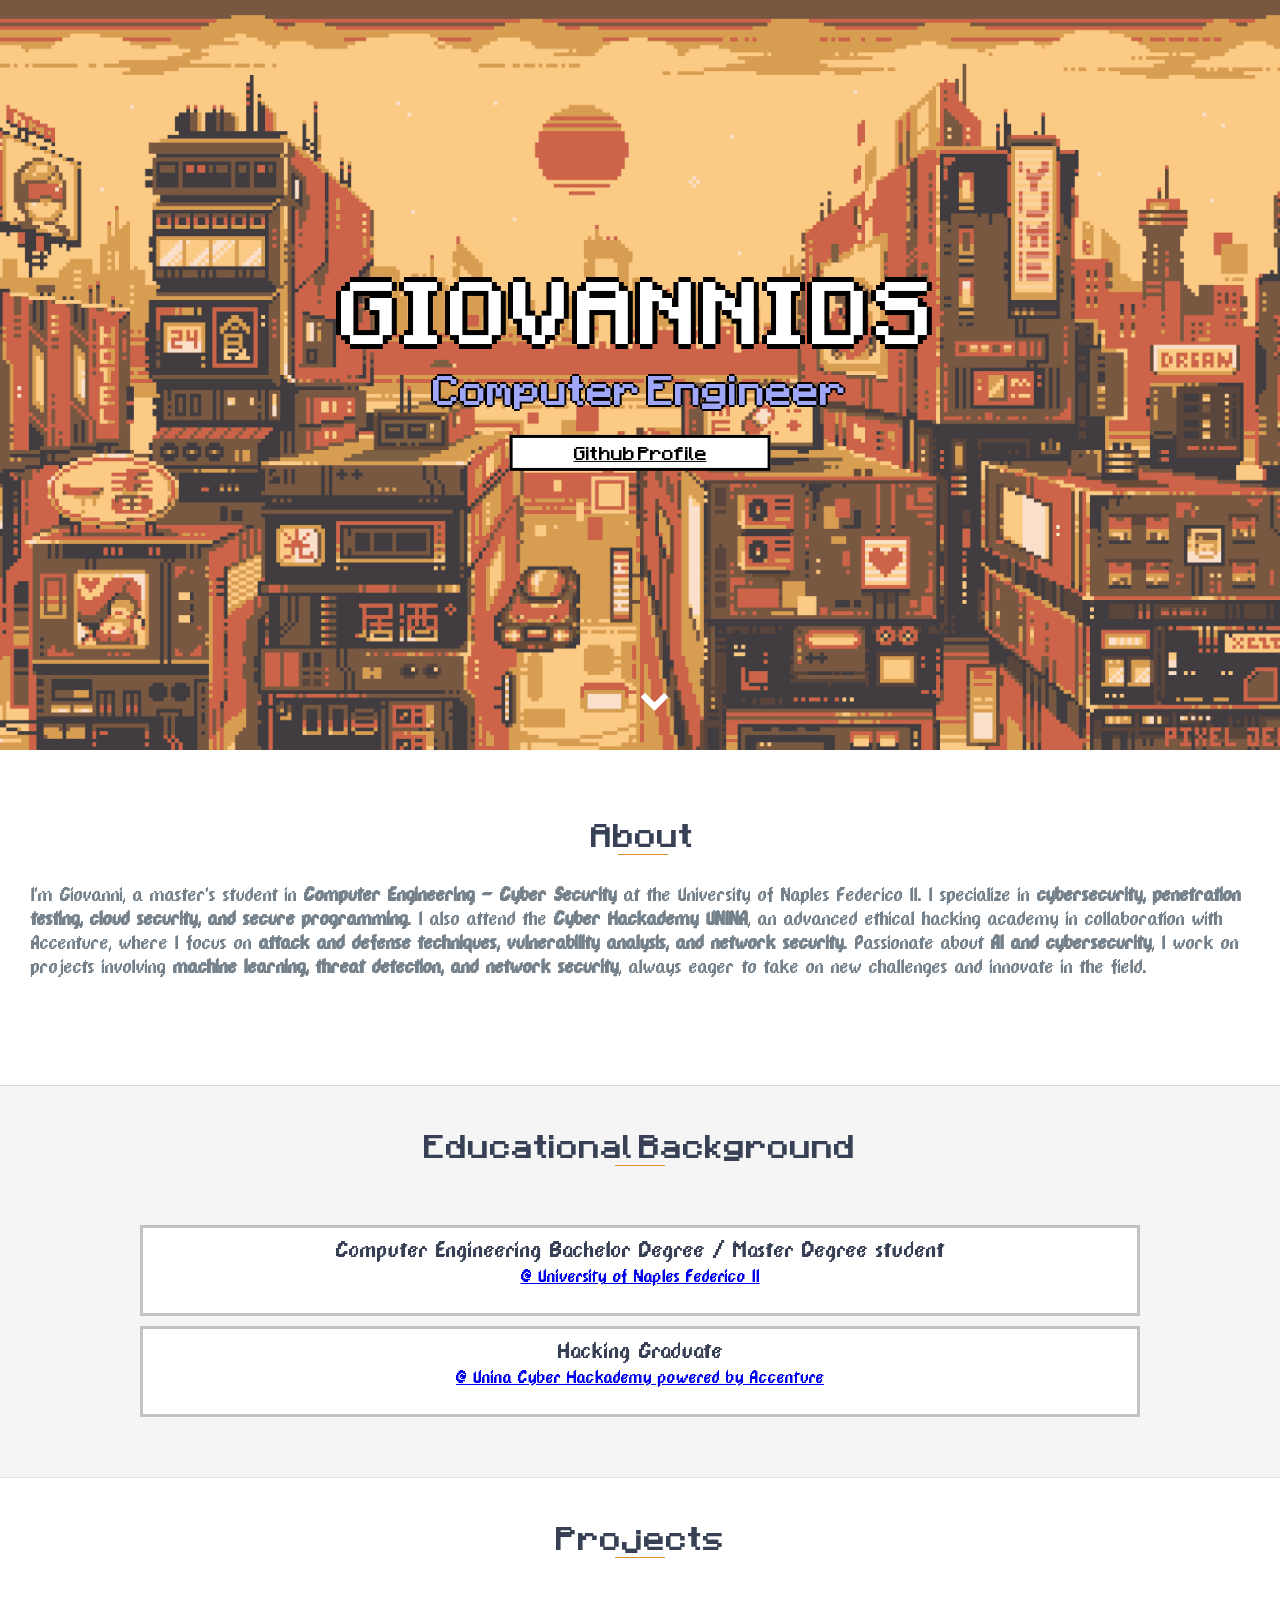
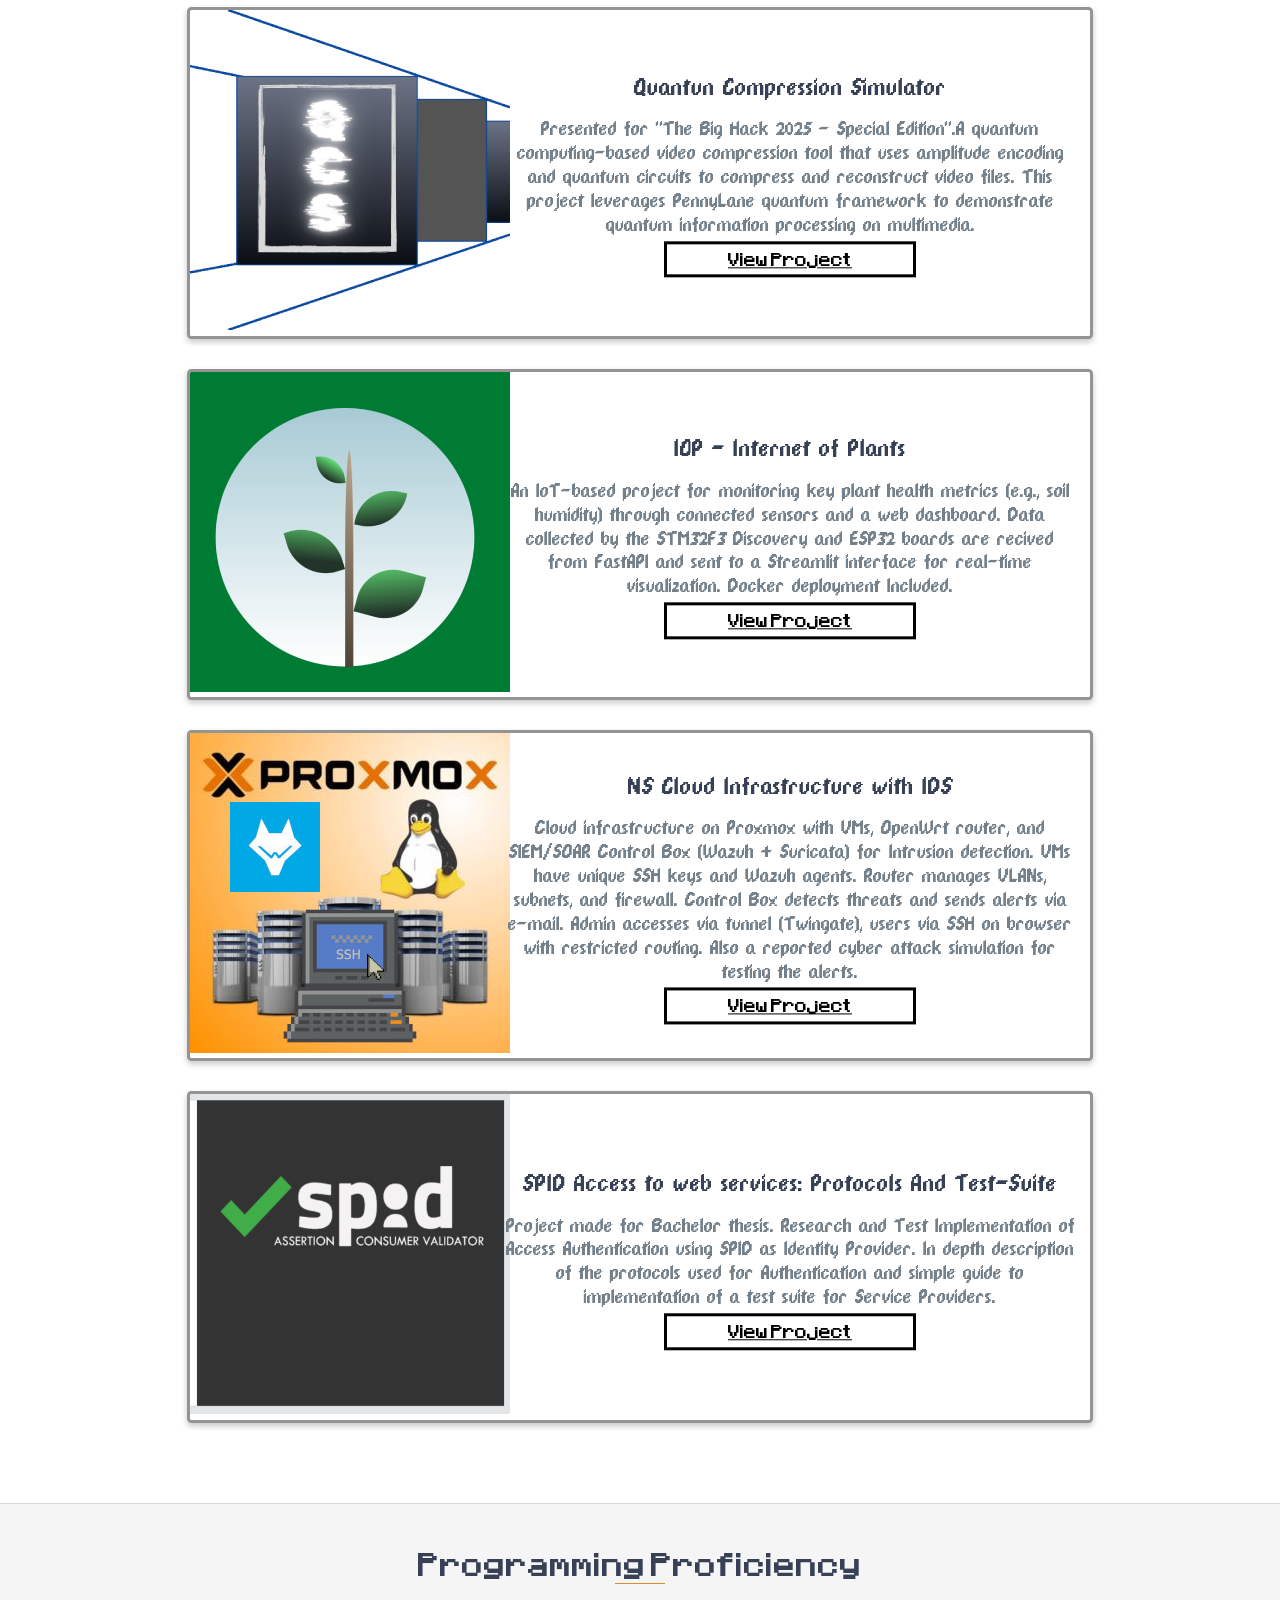
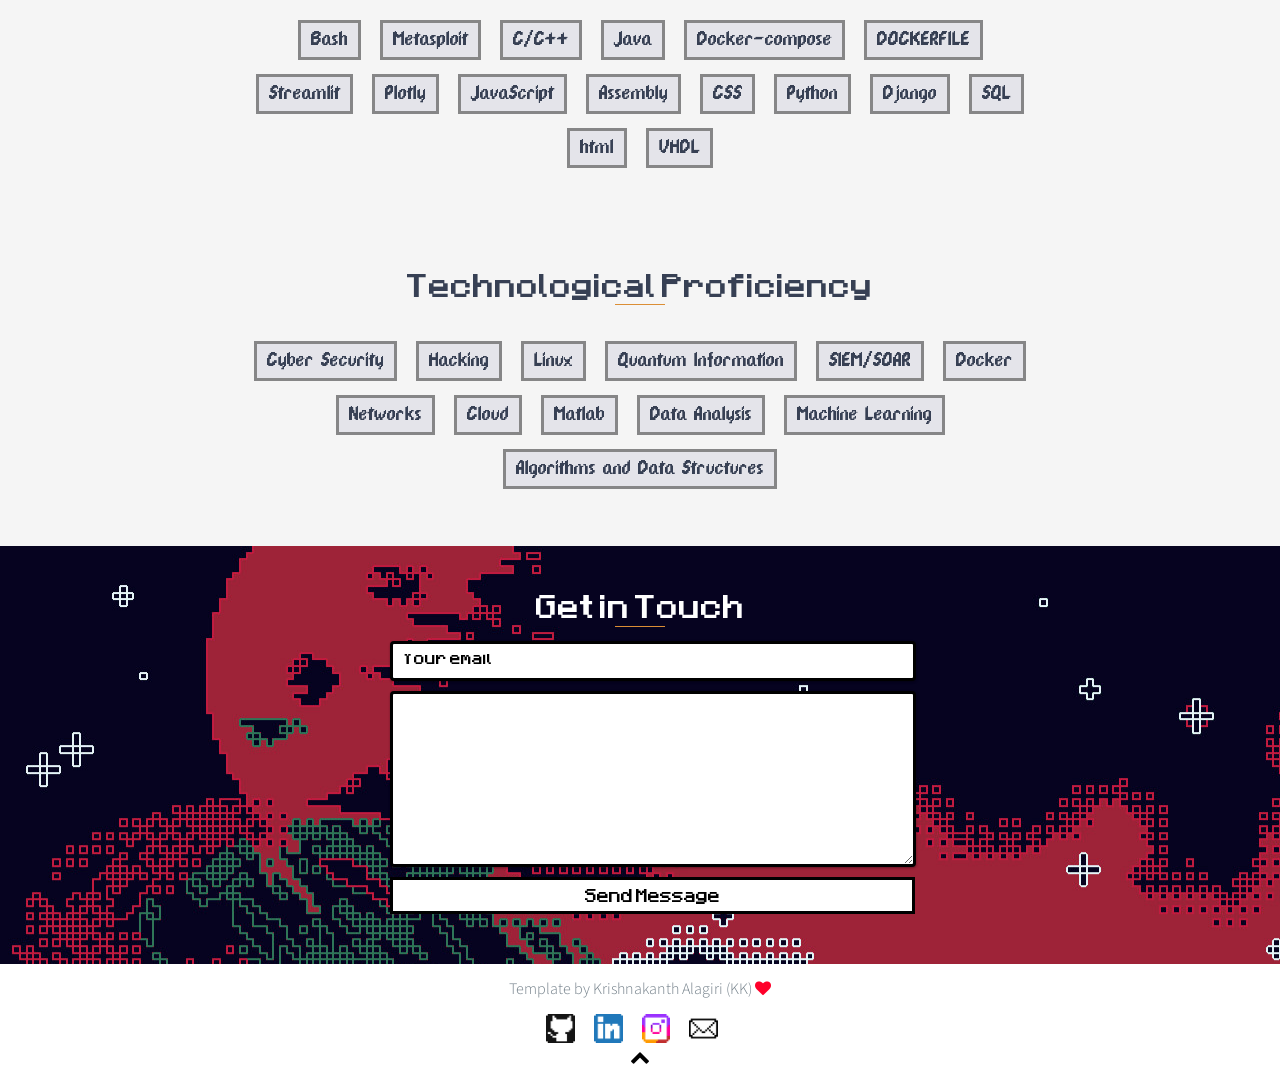
==== commit 2aab27d3: "Add 'Quantum Information' to the list" ====
--- a/index.html
+++ b/index.html
@@ -185,6 +185,8 @@
       </li>
       <li>Linux
       </li>
+      <li>Quantum Information
+      </li>
       <li>SIEM/SOAR
       </li>
       <li>Docker
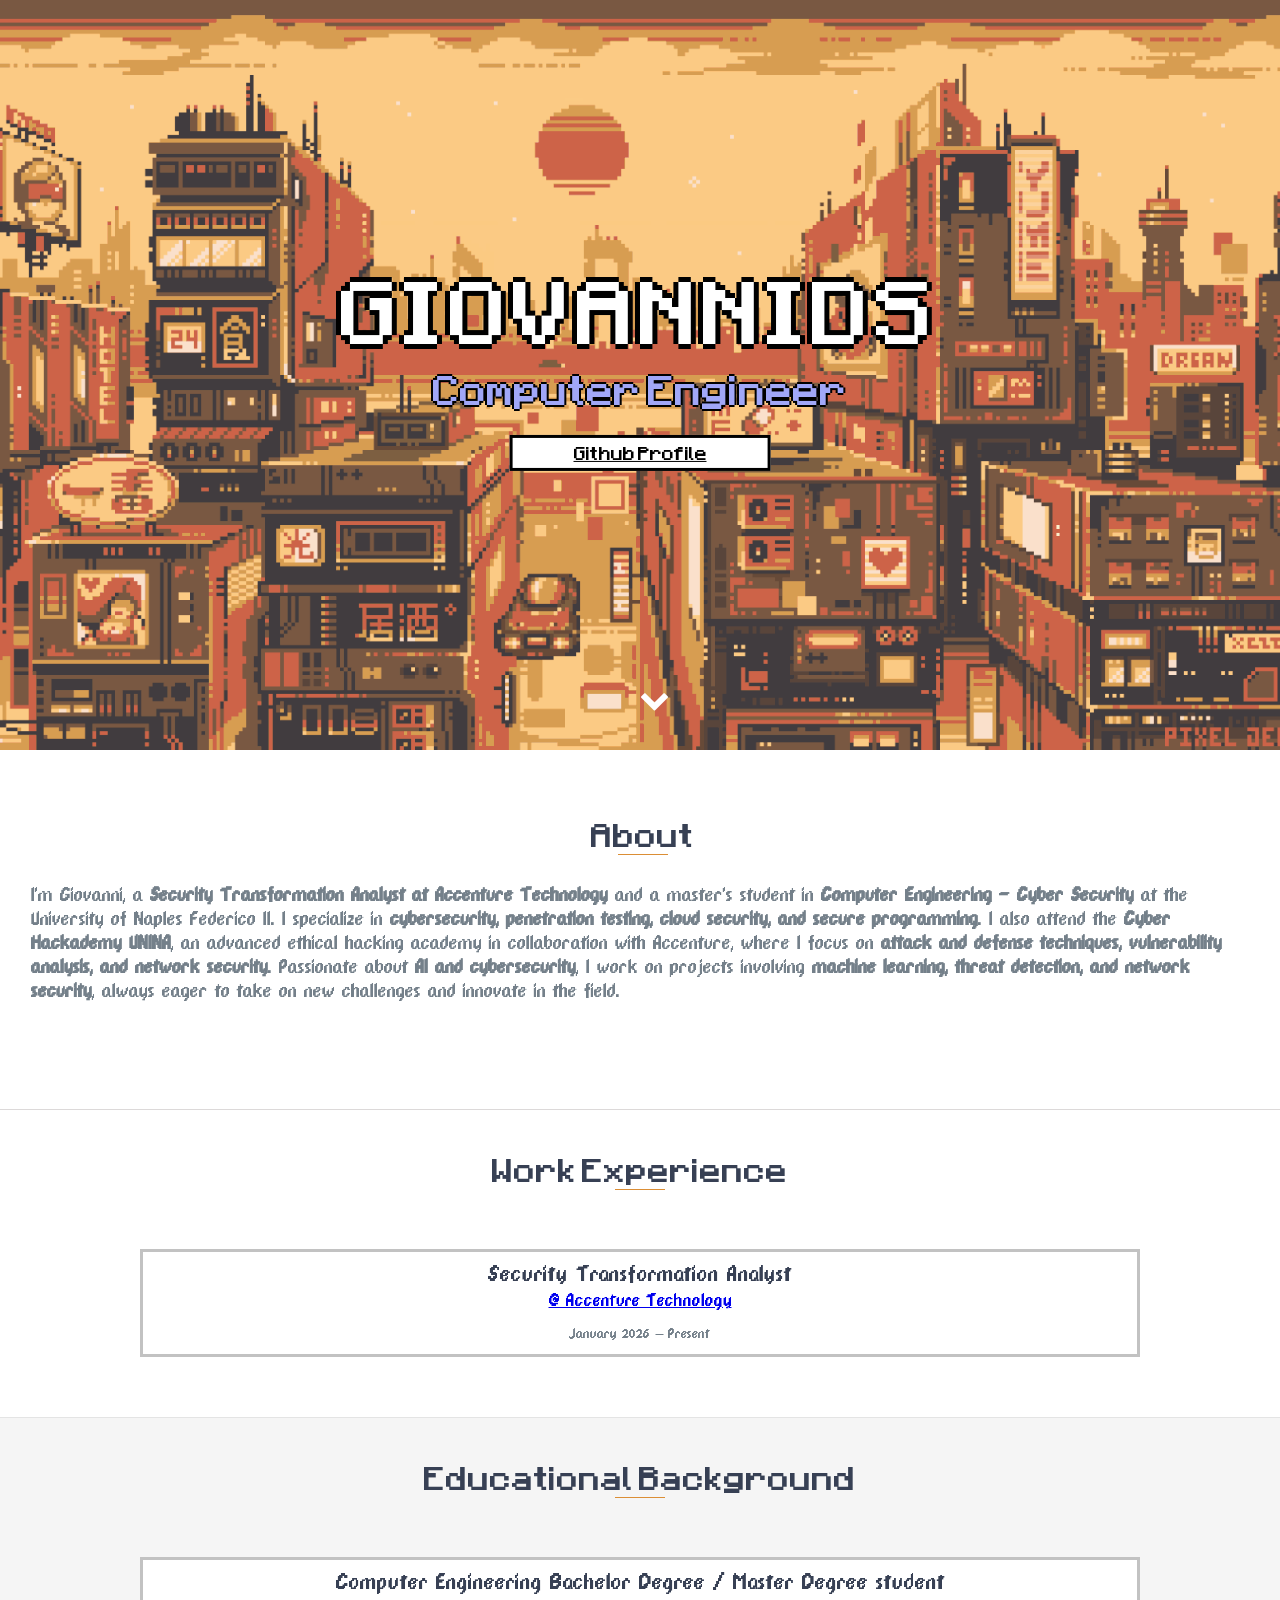
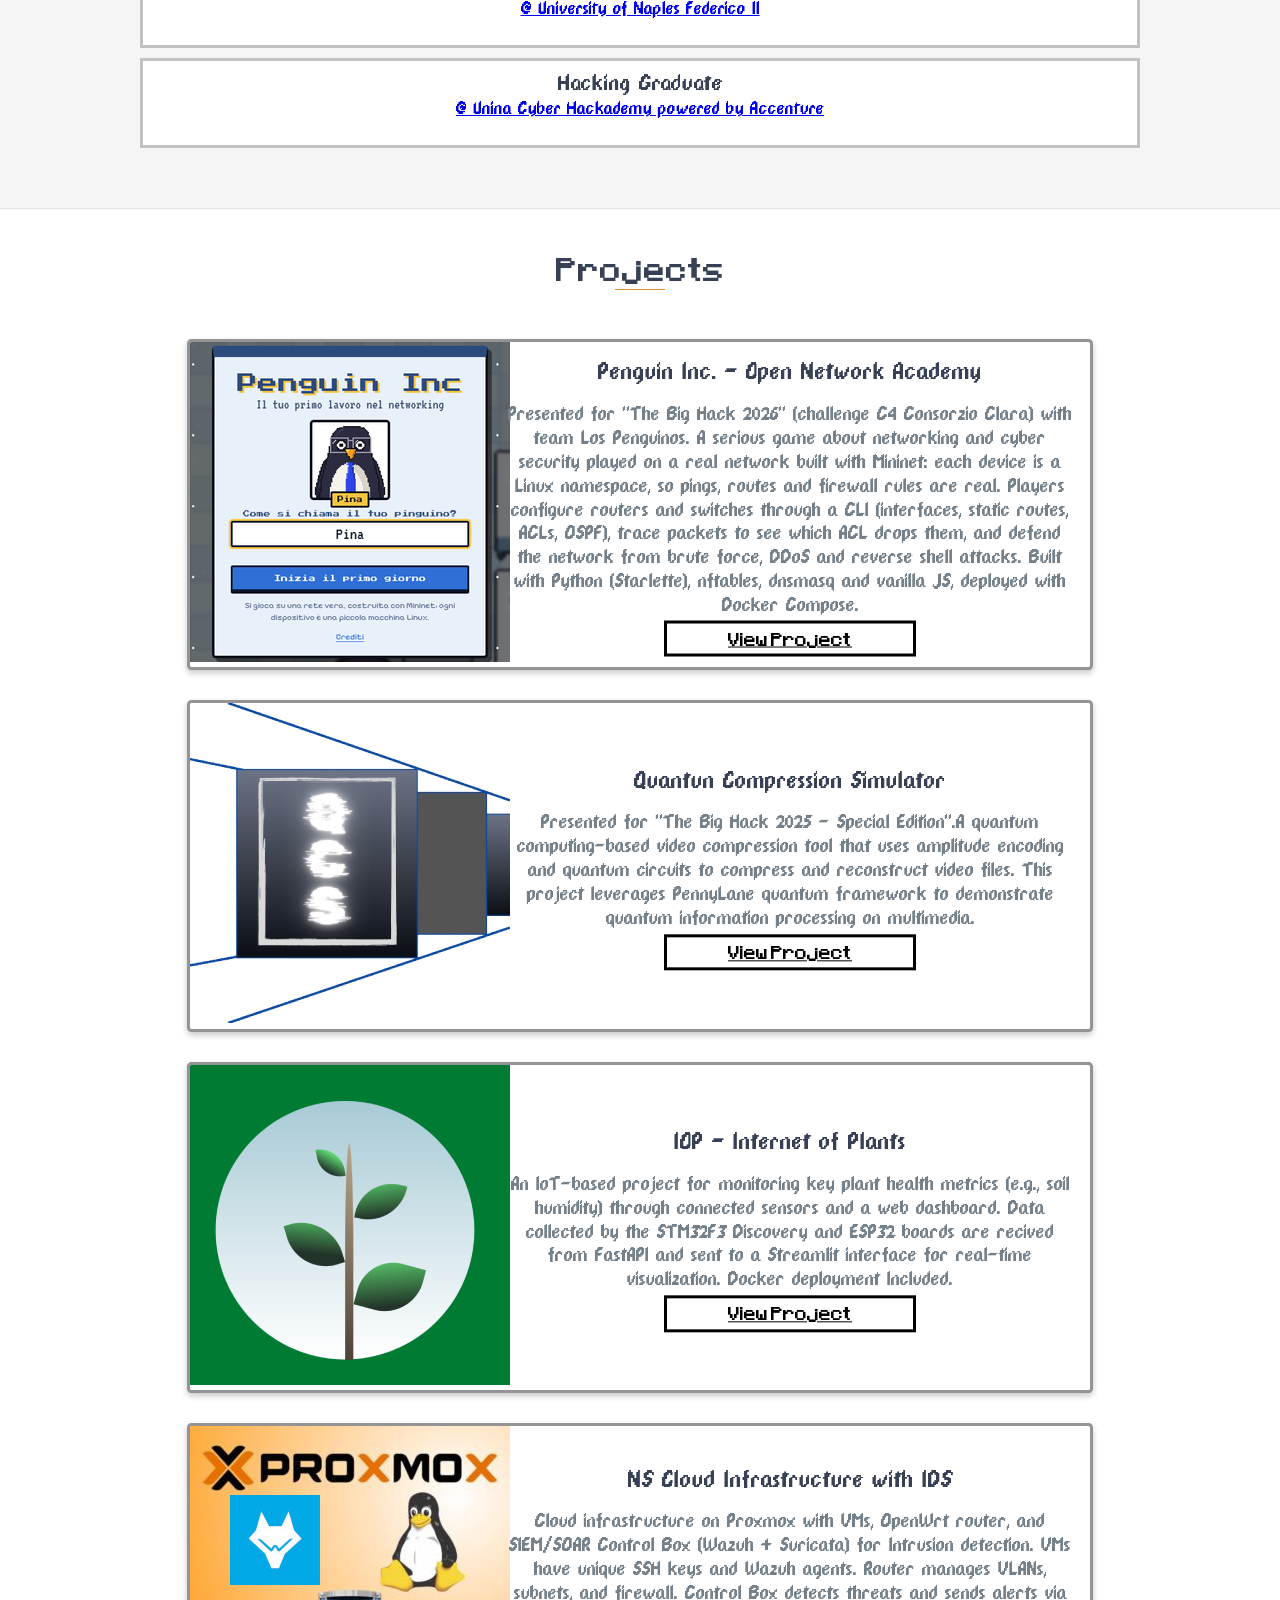
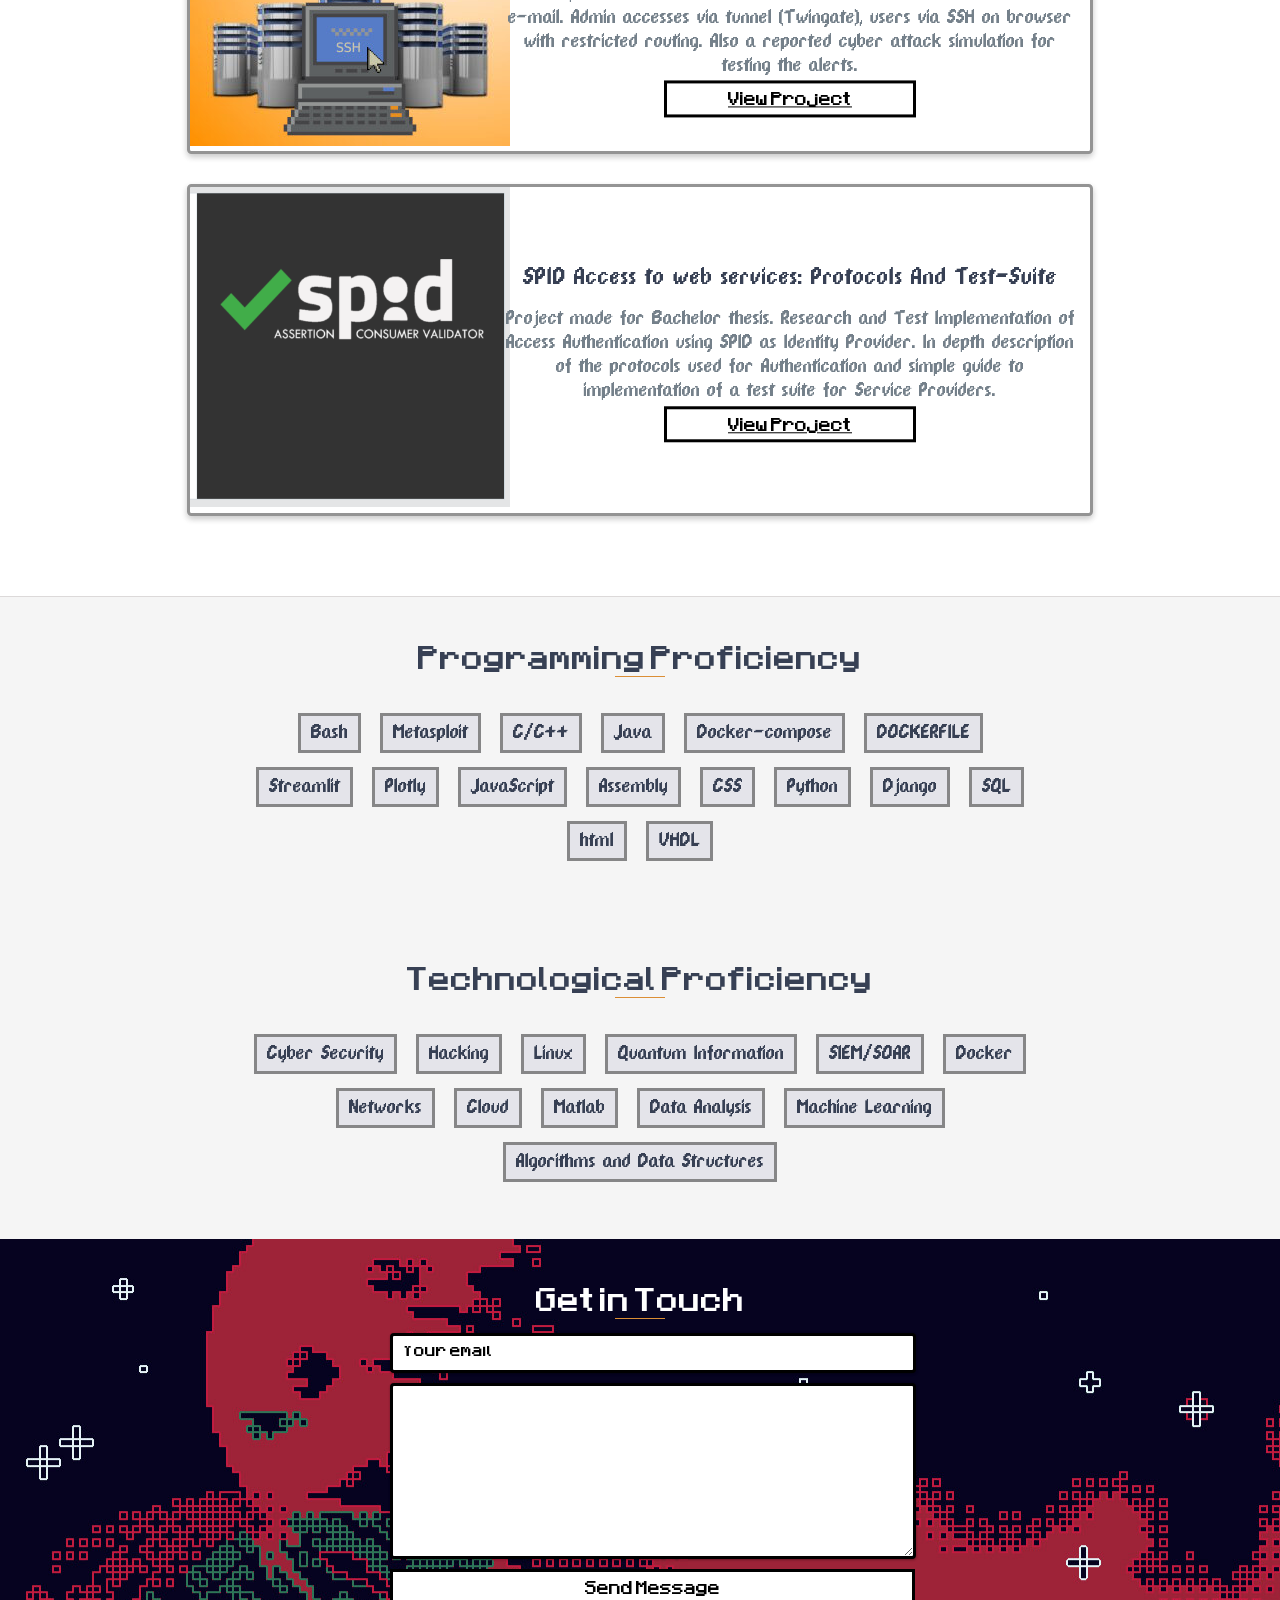
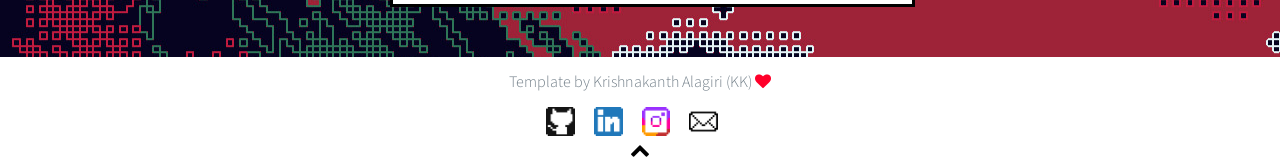
==== commit 2cdc7a10: "update carreer and projects" ====
--- a/index.html
+++ b/index.html
@@ -50,13 +50,27 @@
   <section id="about">
     <h2 class="heading">About
     </h2>
-    <p>I'm Giovanni, a master's student in <strong>Computer Engineering - Cyber Security</strong> at the University of Naples Federico II. I specialize in <strong>cybersecurity, penetration testing, cloud security, and secure programming</strong>. 
+    <p>I'm Giovanni, a <strong>Security Transformation Analyst at Accenture Technology</strong> and a master's student in <strong>Computer Engineering - Cyber Security</strong> at the University of Naples Federico II. I specialize in <strong>cybersecurity, penetration testing, cloud security, and secure programming</strong>. 
 
 I also attend the <strong>Cyber Hackademy UNINA</strong>, an advanced ethical hacking academy in collaboration with Accenture, where I focus on <strong>attack and defense techniques, vulnerability analysis, and network security</strong>.
 
 Passionate about <strong>AI and cybersecurity</strong>, I work on projects involving <strong>machine learning, threat detection, and network security</strong>, always eager to take on new challenges and innovate in the field.</p>
 
   </section>
+  <div id="experience">
+    <h2 class="heading">Work Experience
+    </h2>
+    <div id="experience-timeline">
+      <div data-date="January 2026 – Present">
+        <h3> Security Transformation Analyst
+        </h3>
+          <h4> <a href="https://www.accenture.com/">@ Accenture Technology </a>
+          </h4>
+          <p>January 2026 – Present
+          </p>
+      </div>
+    </div>
+  </div>
   <div id="education" class="background-alt">
     <h2 class="heading">Educational Background
     </h2>
@@ -80,6 +94,19 @@
     </h2>
     <div class="container">
       <div class="row">
+        <div class="project shadow-large">
+          <div class="project-image">
+            <img src="assets/img/project5.png" alt="Penguin Inc. - Open Network Academy" />
+          </div>
+          <div class="project-info">
+            <h3>Penguin Inc. - Open Network Academy
+            </h3>
+            <p>Presented for "The Big Hack 2026" (challenge C4 Consorzio Clara) with team Los Penguinos. A serious game about networking and cyber security played on a real network built with Mininet: each device is a Linux namespace, so pings, routes and firewall rules are real. Players configure routers and switches through a CLI (interfaces, static routes, ACLs, OSPF), trace packets to see which ACL drops them, and defend the network from brute force, DDoS and reverse shell attacks. Built with Python (Starlette), nftables, dnsmasq and vanilla JS, deployed with Docker Compose.
+            </p>
+            <a href="https://github.com/giovannids100/Penguin-Inc.---Open-Network-Academy" class="btn">View Project
+            </a>
+          </div>
+        </div>
         <div class="project shadow-large">
           <div class="project-image">
             <img src="assets/img/project3.png" alt="Lorem ipsum dolor sit" />
--- a/assets/css/styles.css
+++ b/assets/css/styles.css
@@ -191,44 +191,44 @@
 font-size: 1.3em;
 }
 /* education Section */
-#education {
+#education, #experience {
 padding: 50px 15px;
 text-align: center;
 border-bottom: 1px solid #e4e4e4;
 }
-#education h2 {
-color: #374054;
-}
-#education-timeline {
+#education h2, #experience h2 {
+color: #374054;
+}
+#education-timeline, #experience-timeline {
 margin: 30px auto 0 auto;
 position: relative;
 max-width: 1000px;
 }
-#education-timeline div {
+#education-timeline div, #experience-timeline div {
 background: #fff;
 padding: 10px;
 margin-bottom: 10px;
 border: 3px solid #c2c2c2
 }
-#education-timeline h3 {
+#education-timeline h3, #experience-timeline h3 {
 font-size: 1.5em;
 font-weight: 300;
 color: #374054;
 display: inline-block;
 margin: 0;
 }
-#education-timeline h4 {
+#education-timeline h4, #experience-timeline h4 {
 font-size: 1.2em;
 font-weight: 300;
 color: #7e8890;
 margin: 0 0 15px 0;
 }
-#education-timeline p {
+#education-timeline p, #experience-timeline p {
 color: #74808a;
 font-size: 0.9em;
 margin: 0;
 }
-#education-timeline:before,#education-timeline:after {
+#education-timeline:before,#education-timeline:after,#experience-timeline:before,#experience-timeline:after {
 content: none;
 }
 /* x(xtra)education Section */
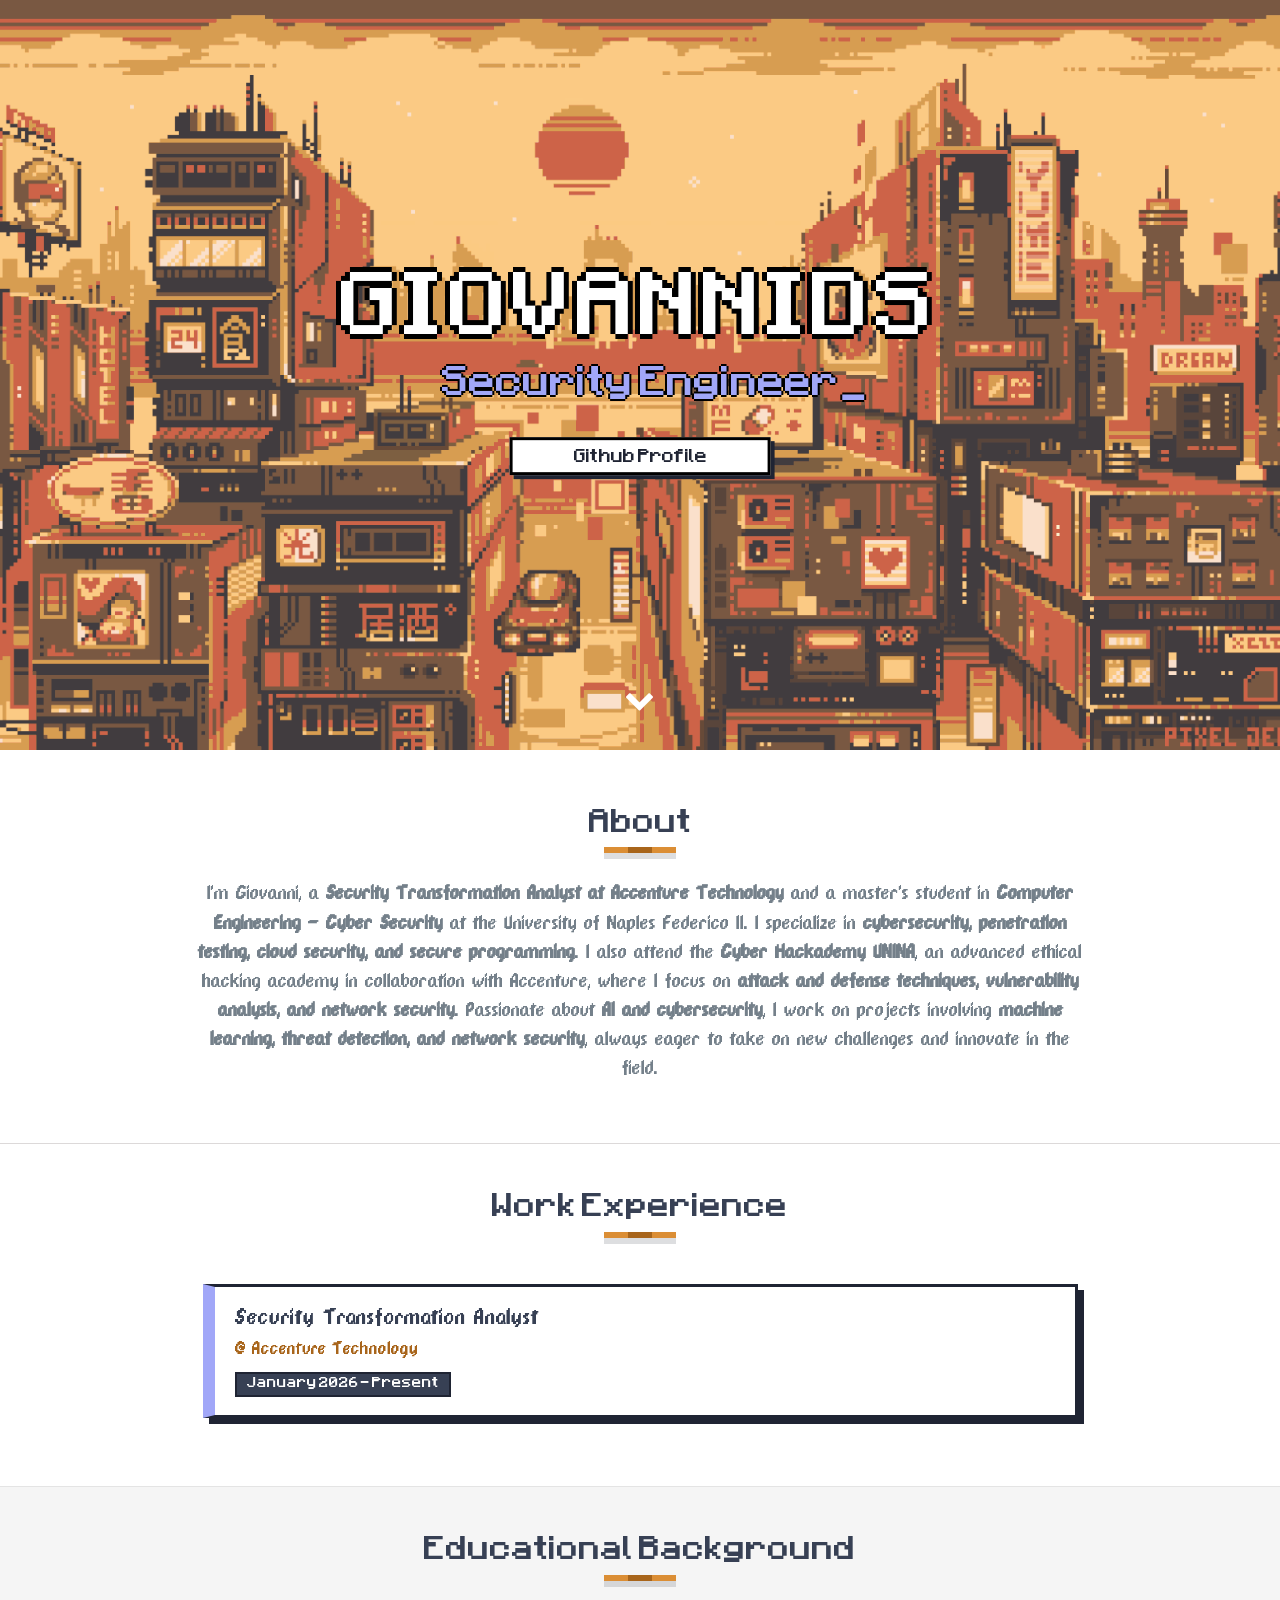
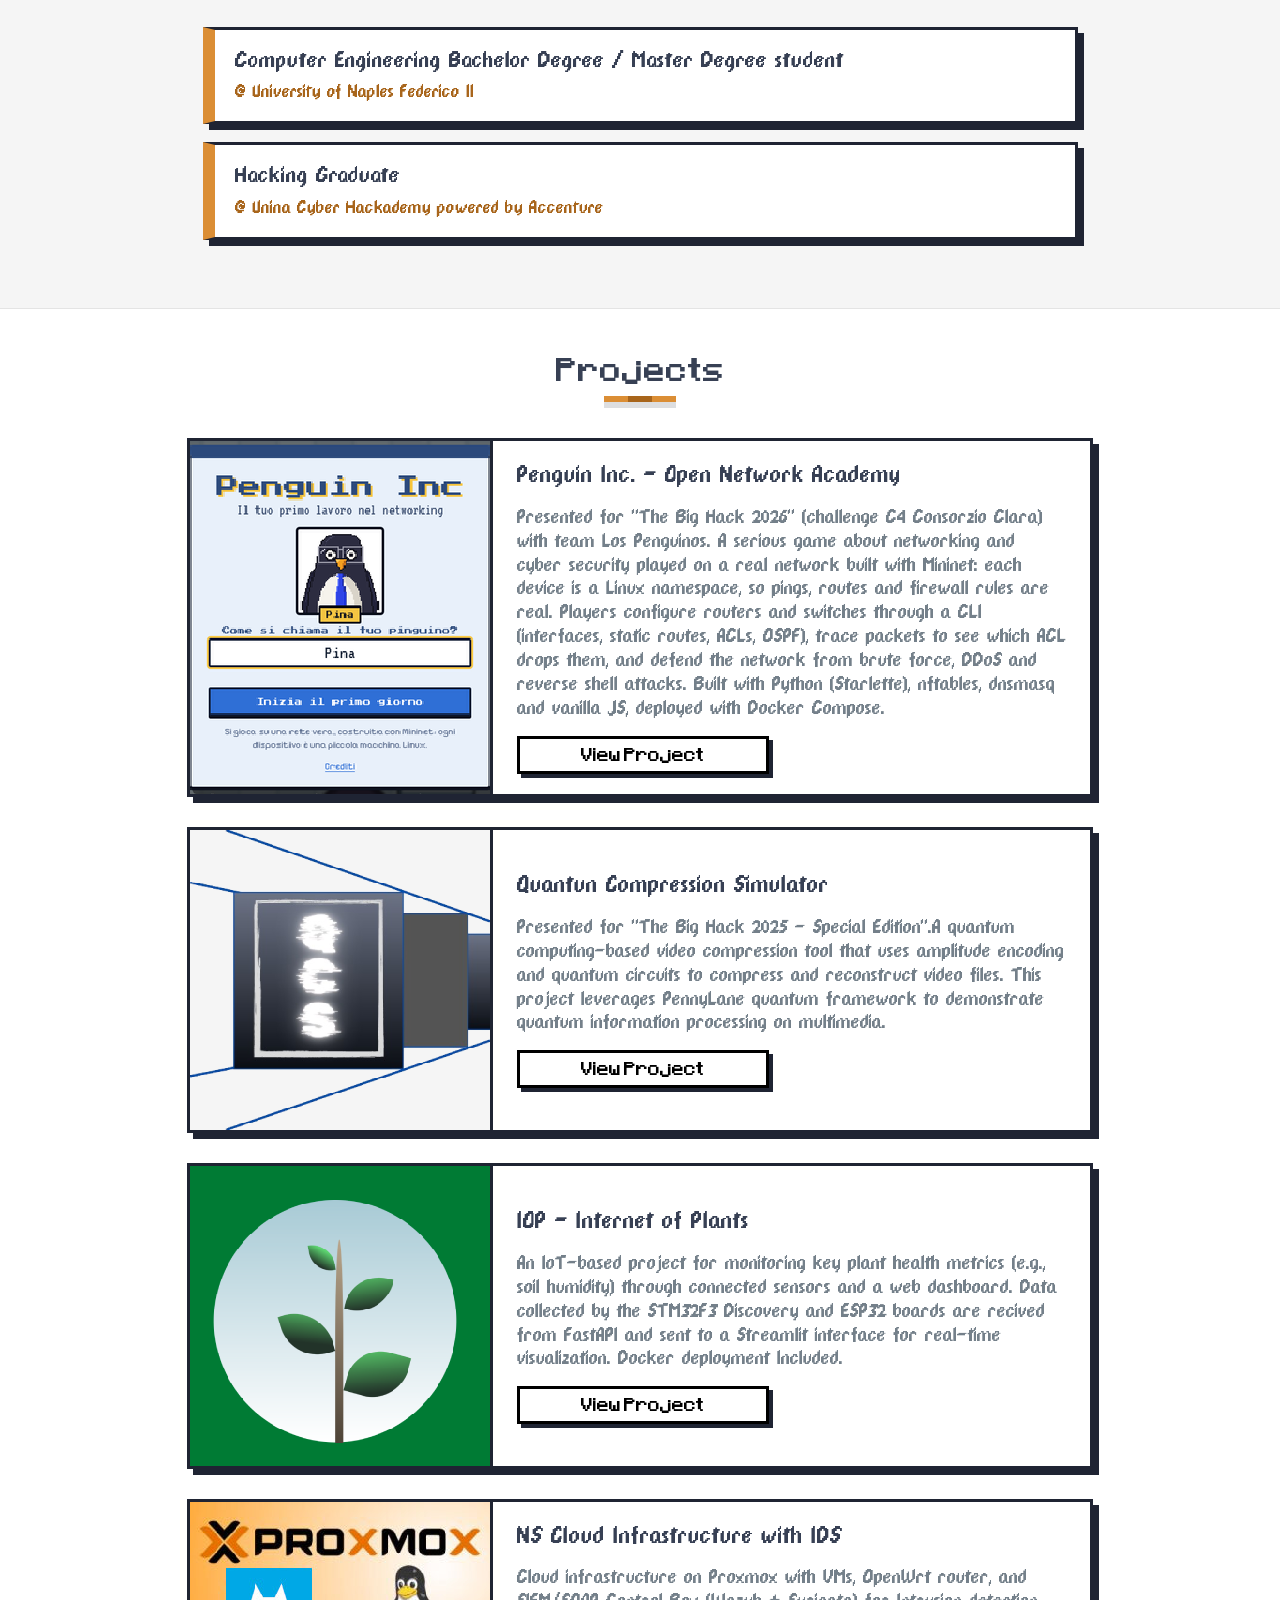
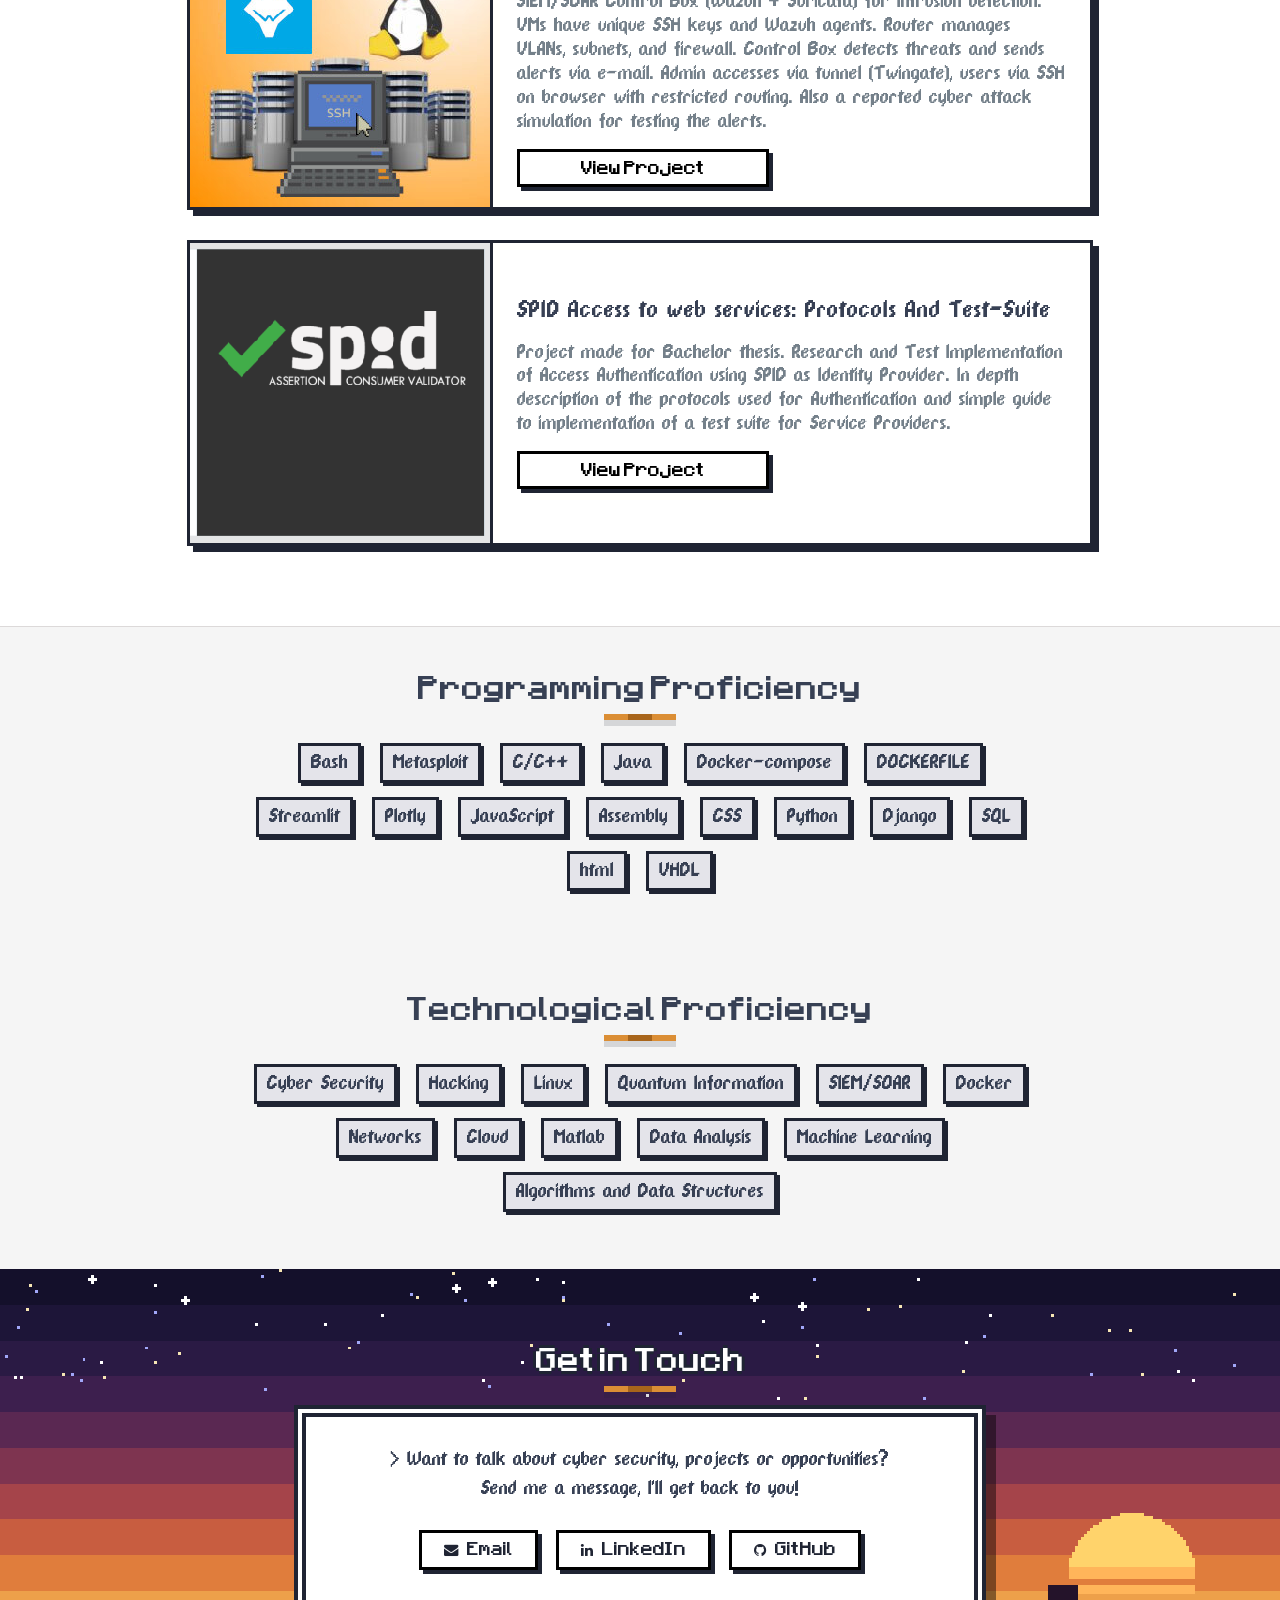
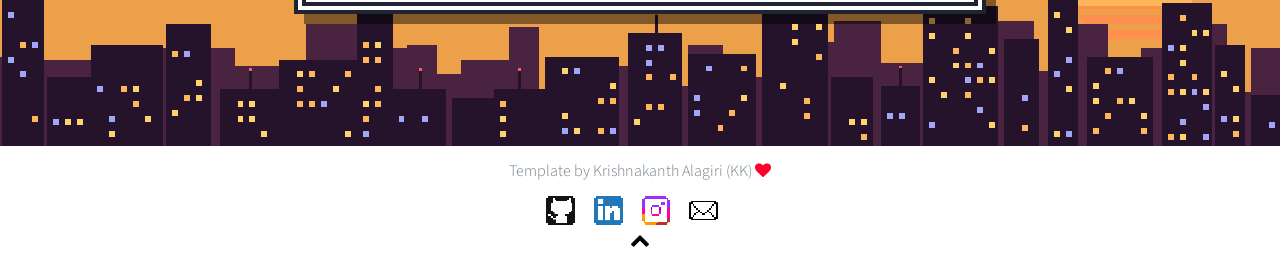
==== commit 5cd5fa6f: "Site enhanchement" ====
--- a/index.html
+++ b/index.html
@@ -11,8 +11,8 @@
   <title>Giovannids | website
   </title>
   <meta http-equiv="X-UA-Compatible" content="IE=edge">
-  <meta name="description" content="Lorem ipsum dolor sit amet, consectetur adipiscing elit. Aenean finibus velit eget nibh mollis interdum.">
-  <meta name="author" content="Krishnakanth Alagiri">
+  <meta name="description" content="Personal portfolio website.">
+  <meta name="author" content="Krishnakanth Alagiri, Giovanni Di Stazio">
   <meta name="viewport" content="width=device-width, initial-scale=1">
   <link rel="shortcut icon" href="favicon.ico" type="image/x-icon">
   <link rel="icon" href="favicon.png" type="image/x-icon">
@@ -38,7 +38,7 @@
         <div class="hero-text" id="fadein hero-overlay">
           <h1>GIOVANNIDS
           </h1>
-          <h2>Computer Engineer
+          <h2>Security Engineer
           </h2>
           <br>
           <a href="https://github.com/giovannids100" class="btn">Github Profile
@@ -236,15 +236,17 @@
     <div id="contact-me-overlay">
       <h2 class="heading">Get in Touch
       </h2>
-      <div id="contact-me-form">
-        <form method="POST" action="about_blank">
-          <input type="hidden" name="_subject" value="Contact request from personal website" />
-          <input type="email" class="shadow" name="_replyto" placeholder="Your email" required>
-          <textarea name="message" class="shadow" placeholder="Your message go here" required>
-          </textarea>
-          <button class="btn" type="submit">Send Message
-          </button>
-        </form>
+      <div class="contact-box">
+        <p class="contact-text">&gt; Want to talk about cyber security, projects or opportunities?<br>Send me a message, I'll get back to you!
+        </p>
+        <div class="contact-links">
+          <a href="mailto:giovannids100@gmail.com" class="btn"><i class="fa fa-envelope" aria-hidden="true"></i> Email
+          </a>
+          <a href="https://www.linkedin.com/in/giovanni-di-stazio-4a84b92a0" target="_blank" rel="noopener" class="btn"><i class="fa fa-linkedin" aria-hidden="true"></i> LinkedIn
+          </a>
+          <a href="https://github.com/giovannids100" target="_blank" rel="noopener" class="btn"><i class="fa fa-github" aria-hidden="true"></i> GitHub
+          </a>
+        </div>
       </div>
     </div>
   </div>
@@ -259,18 +261,19 @@
         </span>
     </p>
     <div class="social-mob">
-      <a href="https://github.com/" target="giovannids100">
-        <img src="assets\img\icons\GitHub.png" alt="Your_Name - GitHub">
-      </a>
-      <a href="https://linkedin.com/" target="giovanni-di-stazio-4a84b92a0">
-        <img src="assets\img\icons\LinkedIn.png" alt="Your_Name - LinkedIn">
-      </a>
-      <a href="https://www.instagram.com/" target="giovannids100">
-        <img src="assets\img\icons\Instagram.png" alt="Your_Name - Instagram">
-      </a>
-      <a href="mailto:yourmail@gmail.com" target="giovannids100@gmail.com">
-        <img src="assets\img\icons\Mail.png" alt="Your_Name - Mail">
-        </div>
+      <a href="https://github.com/giovannids100" target="_blank" rel="noopener">
+        <img src="assets/img/icons/GitHub.png" alt="Giovanni - GitHub">
+      </a>
+      <a href="https://www.linkedin.com/in/giovanni-di-stazio-4a84b92a0" target="_blank" rel="noopener">
+        <img src="assets/img/icons/LinkedIn.png" alt="Giovanni - LinkedIn">
+      </a>
+      <a href="https://www.instagram.com/giovannids100" target="_blank" rel="noopener">
+        <img src="assets/img/icons/Instagram.png" alt="Giovanni - Instagram">
+      </a>
+      <a href="mailto:giovannids100@gmail.com">
+        <img src="assets/img/icons/Mail.png" alt="Giovanni - Mail">
+      </a>
+    </div>
     </div>
     <span id="to-top">
       <div class="up-arrow floating-arrow">
--- a/assets/css/retro.css
+++ b/assets/css/retro.css
@@ -0,0 +1,264 @@
+/*
+*  Title: Retro enhancements
+*  Description: Pixel-art refinements layered on top of styles.css
+*/
+:root {
+--ink: #1f2433;
+--navy: #374054;
+--accent: #db8e35;
+--accent-dark: #a8651b;
+--sky: #a1a7f8;
+--paper: #ffffff;
+--paper-alt: #f5f5f5;
+--pixel-shadow: 6px 6px 0 var(--ink);
+}
+::selection {
+background: var(--accent);
+color: #fff;
+}
+img {
+image-rendering: pixelated;
+}
+/* Smaller pixel cursors, with hotspots on the pointing tip */
+html {
+cursor: url("../../assets/img/cursor/cursor.png") 0 0, auto !important;
+}
+a, .slider, .btn:hover, .btn:active {
+cursor: url("../../assets/img/cursor/cursor-click.png") 13 0, pointer;
+}
+input:hover, textarea:hover, input:focus, textarea:focus {
+cursor: url("../../assets/img/cursor/cursor-edit.png") 2 2, text;
+}
+/* Pixel scrollbar */
+html {
+scrollbar-color: var(--navy) var(--paper-alt);
+}
+::-webkit-scrollbar {
+width: 14px;
+}
+::-webkit-scrollbar-track {
+background: var(--paper-alt);
+border-left: 3px solid var(--ink);
+}
+::-webkit-scrollbar-thumb {
+background: var(--navy);
+border: 3px solid var(--ink);
+}
+/* Headings: chunky stepped underline */
+.heading:after {
+height: 6px;
+width: 72px;
+background:
+linear-gradient(90deg, var(--accent) 0 33%, var(--accent-dark) 33% 66%, var(--accent) 66%);
+box-shadow: 0 6px 0 rgba(31, 36, 51, 0.15);
+top: calc(100% + 8px);
+}
+/* Hero: center the scroll arrow */
+.hero .down-arrow a {
+left: 0;
+right: 0;
+width: 30px;
+margin: 0 auto;
+}
+/* About: centered like the other sections */
+#about {
+display: block;
+padding: 60px 15px;
+text-align: center;
+}
+#about h2 {
+position: relative;
+top: auto;
+left: auto;
+float: none;
+width: auto;
+padding: 0;
+margin-bottom: 40px;
+}
+#about p {
+max-width: 900px;
+margin: 0 auto;
+padding: 0;
+text-align: center;
+line-height: 1.4;
+}
+/* Hero: blinking terminal cursor */
+.hero-text h2:after {
+content: '_';
+position: absolute;
+margin-left: 0.15em;
+animation: blink 1s steps(1) infinite;
+}
+@keyframes blink {
+50% {
+opacity: 0;
+}
+}
+/* Buttons: press-down pixel feel */
+.btn {
+display: inline-block;
+text-decoration: none;
+box-shadow: 4px 4px 0 var(--ink);
+transition: transform 0.1s steps(2), box-shadow 0.1s steps(2), background 0.1s;
+}
+.btn:hover {
+background: var(--accent);
+color: #fff;
+transform: translate(-2px, -2px);
+box-shadow: 6px 6px 0 var(--ink);
+}
+.btn:active {
+transform: translate(4px, 4px);
+box-shadow: 0 0 0 var(--ink);
+}
+.hero .btn {
+color: var(--ink);
+}
+/* Timeline cards (experience + education) */
+#education-timeline div, #experience-timeline div {
+position: relative;
+max-width: 820px;
+margin: 0 auto 18px auto;
+padding: 18px 20px;
+border: 3px solid var(--ink);
+border-left: 12px solid var(--accent);
+box-shadow: var(--pixel-shadow);
+text-align: left;
+transition: transform 0.15s steps(3), box-shadow 0.15s steps(3);
+}
+#education-timeline div:hover, #experience-timeline div:hover {
+transform: translate(-3px, -3px);
+box-shadow: 9px 9px 0 var(--ink);
+}
+#experience-timeline div {
+border-left-color: var(--sky);
+}
+#education-timeline h4, #experience-timeline h4 {
+margin: 6px 0 0 0;
+}
+#education-timeline h4 a, #experience-timeline h4 a {
+color: var(--accent-dark);
+text-decoration: none;
+}
+#education-timeline h4 a:hover, #experience-timeline h4 a:hover {
+text-decoration: underline;
+}
+#experience-timeline p {
+display: inline-block;
+margin-top: 12px;
+padding: 4px 10px;
+font-family: 'retro', sans-serif;
+font-size: 0.7em;
+color: #fff;
+background: var(--navy);
+border: 2px solid var(--ink);
+}
+/* Project cards: flex layout so long descriptions never overflow */
+.project {
+display: flex;
+align-items: center;
+border-radius: 0;
+border: 3px solid var(--ink);
+box-shadow: var(--pixel-shadow);
+text-align: left;
+transition: transform 0.15s steps(3), box-shadow 0.15s steps(3);
+}
+.project:hover {
+transform: translate(-3px, -3px);
+box-shadow: 9px 9px 0 var(--ink);
+}
+.project-image {
+float: none;
+flex: 0 0 300px;
+align-self: stretch;
+border-right: 3px solid var(--ink);
+background: var(--paper-alt);
+}
+.project-image img {
+display: block;
+width: 300px;
+height: 100%;
+min-height: 300px;
+object-fit: cover;
+}
+.project-info {
+position: static;
+transform: none;
+margin-left: 0;
+padding: 20px 24px;
+}
+.project-info h3 {
+color: var(--navy);
+}
+/* Skill chips */
+#skills li {
+border: 3px solid var(--ink);
+box-shadow: 3px 3px 0 var(--ink);
+transition: transform 0.1s steps(2), box-shadow 0.1s steps(2), background 0.1s;
+}
+#skills li:hover {
+background: var(--accent);
+color: #fff;
+transform: translate(-2px, -2px);
+box-shadow: 5px 5px 0 var(--ink);
+}
+/* Contact section: RPG-style dialog box */
+#contact-me {
+padding: 80px 15px 140px 15px;
+background: #14102b url("../../assets/img/contact-bg.svg") center bottom / cover no-repeat;
+image-rendering: pixelated;
+}
+#contact-me .heading {
+text-shadow: -3px 0 var(--ink), 0 3px var(--ink), 3px 0 var(--ink), 0 -3px var(--ink);
+}
+.contact-box {
+max-width: 620px;
+margin: 20px auto 0 auto;
+padding: 28px 24px 32px 24px;
+background: var(--paper);
+border: 4px solid var(--ink);
+box-shadow: 0 0 0 4px var(--paper), 0 0 0 8px var(--ink), 10px 10px 0 8px rgba(0, 0, 0, 0.45);
+}
+.contact-text {
+margin: 0 0 26px 0;
+color: var(--navy);
+font-size: 1.3em;
+line-height: 1.4;
+}
+.contact-links {
+display: flex;
+flex-wrap: wrap;
+justify-content: center;
+gap: 18px;
+}
+.contact-links .btn {
+margin: 0;
+padding: 10px 22px 8px 22px;
+color: var(--ink);
+}
+.contact-links .btn:hover {
+color: #fff;
+}
+.contact-links .fa {
+margin-right: 6px;
+}
+/* Portrait / mobile */
+@media only screen and (orientation: Portrait) {
+.project {
+display: block;
+}
+.project-info {
+padding: 30px 15px;
+}
+.btn {
+margin-right: 0;
+padding: 0.3rem 2rem;
+padding-top: 10px;
+}
+}
+@media (prefers-reduced-motion: reduce) {
+*, *:before, *:after {
+animation: none !important;
+transition: none !important;
+}
+}
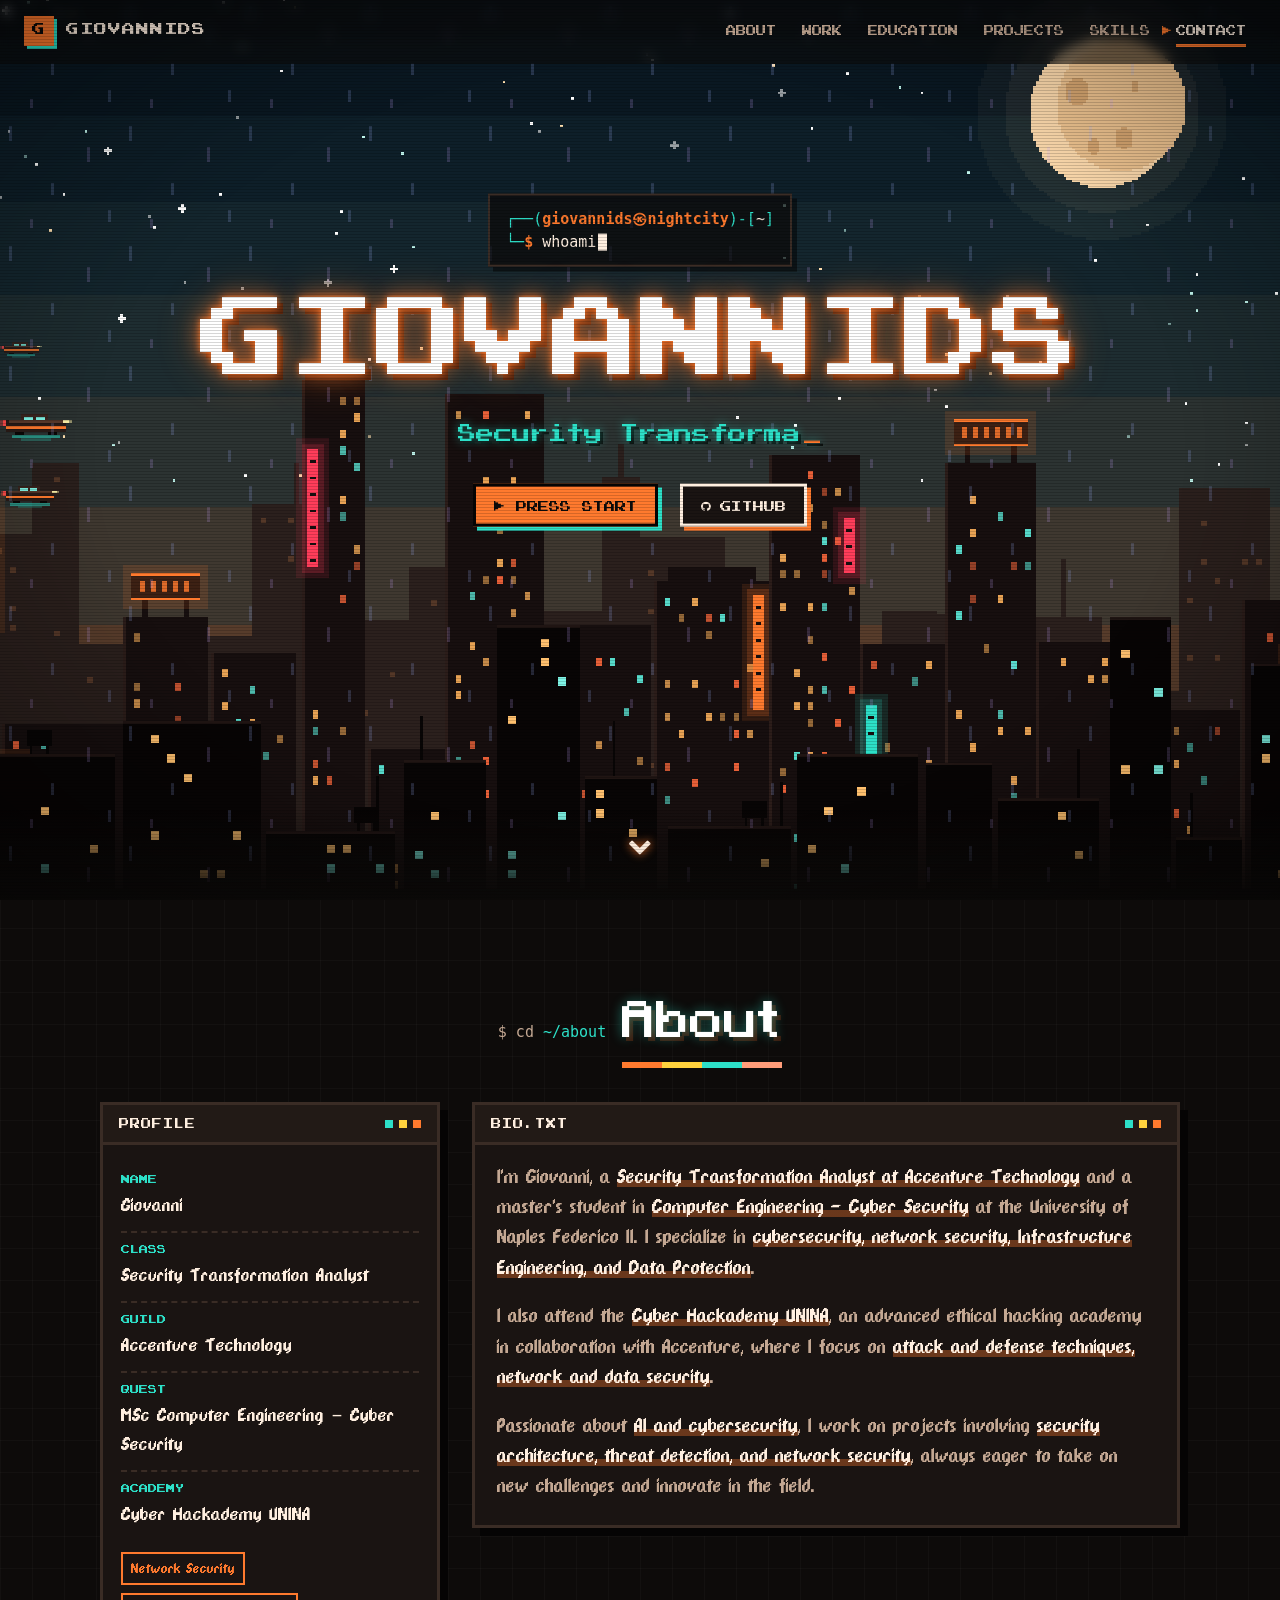
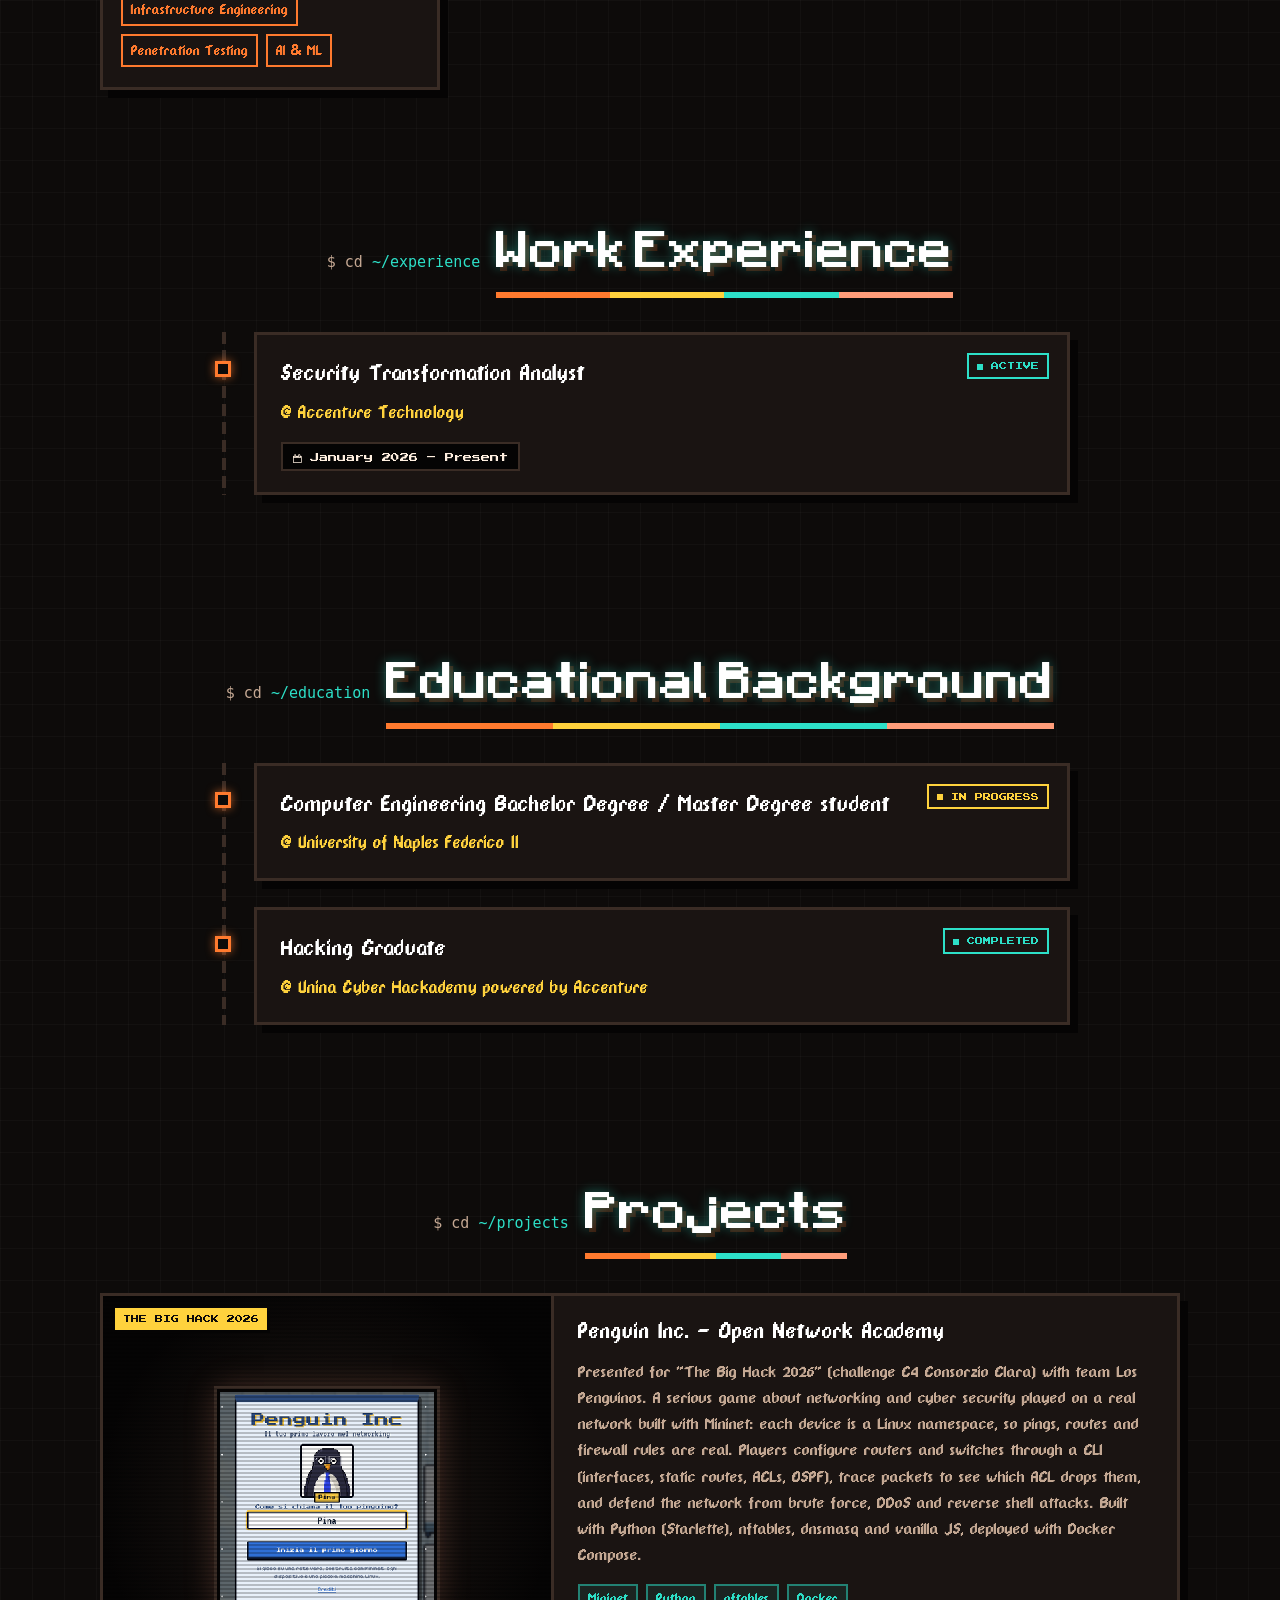
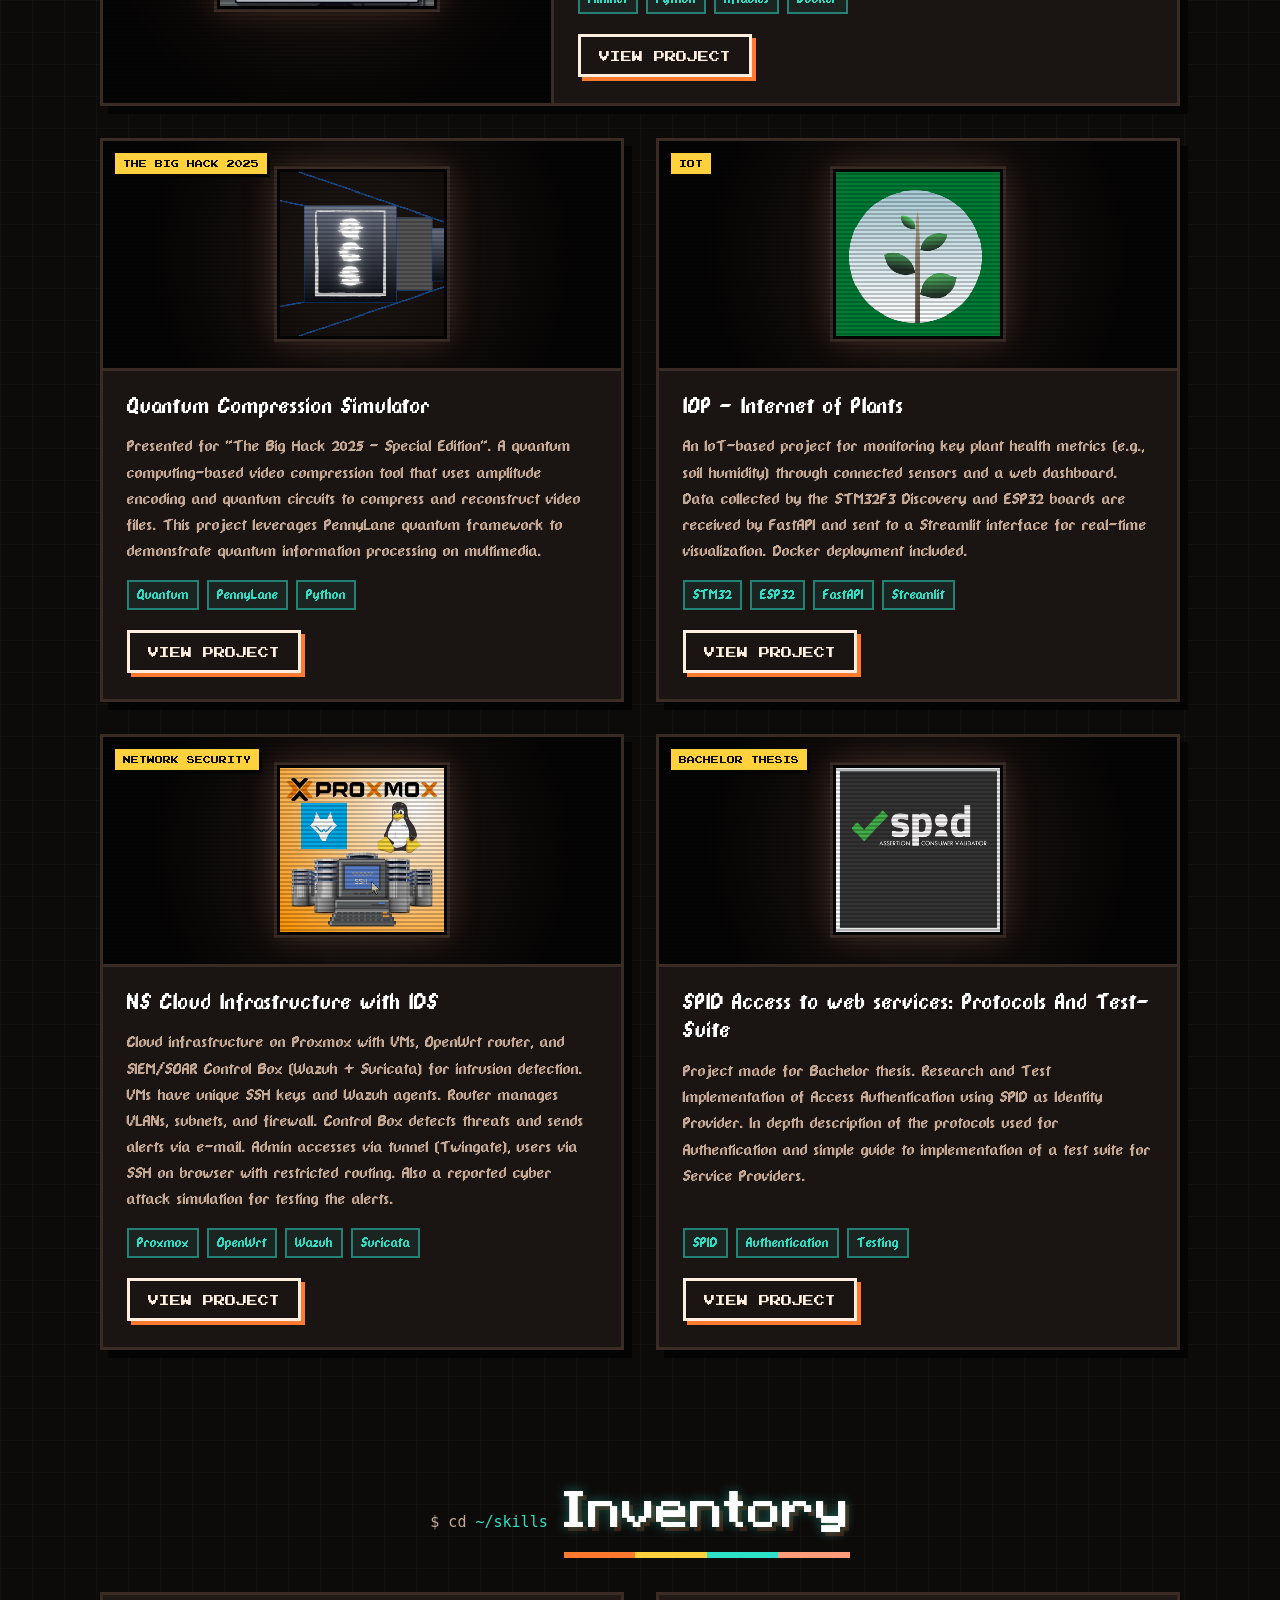
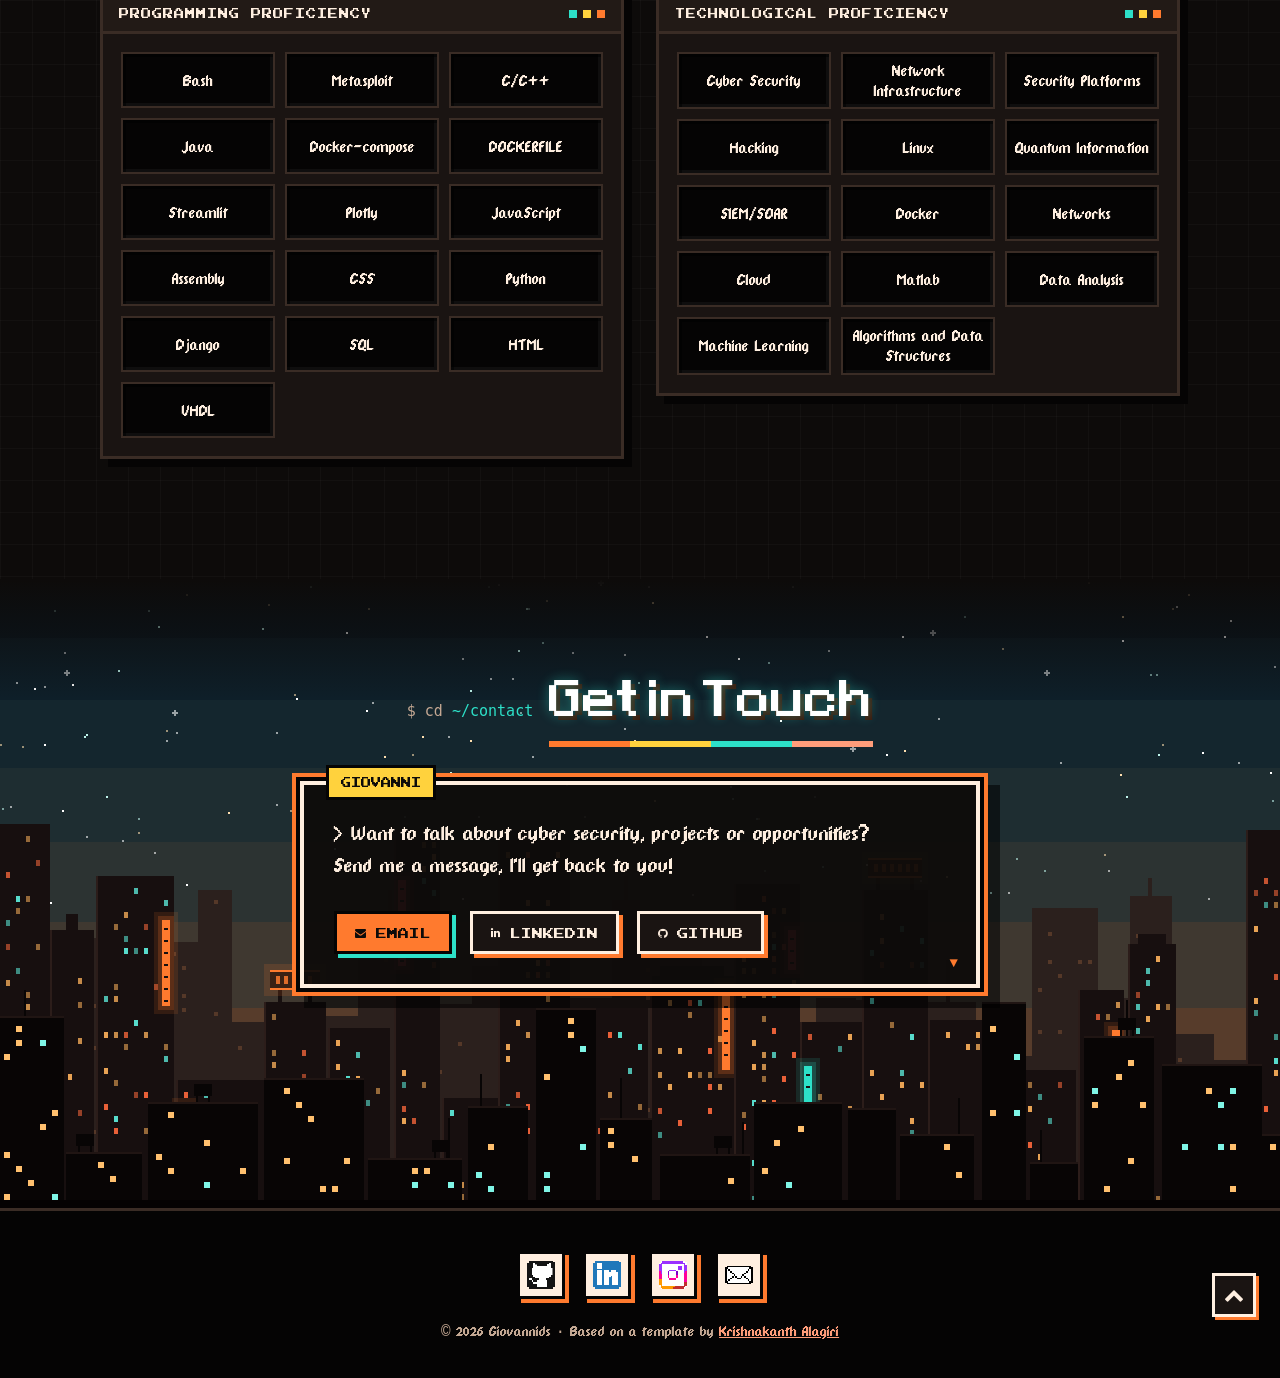
==== commit 6590bd05: "website major enhancement" ====
--- a/index.html
+++ b/index.html
@@ -1,289 +1,263 @@
 <!--
-Title: Pixel Portfolio Index HTML File
-Author: Krishnakanth Alagiri (KK)
-Repo: https://github.com/KrishnaAlagiri/Pixel-Portfolio-Webite
-Issues: https://github.com/KrishnaAlagiri/Pixel-Portfolio-Webite/issues
-Description: This file contains all structure of my portfolio page
+Title: Giovannids - Night City Portfolio
+Description: Personal portfolio, pixel-art night city edition.
+Originally based on Pixel Portfolio by Krishnakanth Alagiri (KK): https://github.com/KrishnaAlagiri/Pixel-Portfolio-Webite
 -->
 <!DOCTYPE html>
+<html lang="en">
 <head>
   <meta charset="utf-8">
-  <title>Giovannids | website
-  </title>
-  <meta http-equiv="X-UA-Compatible" content="IE=edge">
-  <meta name="description" content="Personal portfolio website.">
-  <meta name="author" content="Krishnakanth Alagiri, Giovanni Di Stazio">
+  <title>Giovannids | Cyber Security</title>
+  <meta name="description" content="Giovanni - Security Transformation Analyst at Accenture Technology and Computer Engineering (Cyber Security) student at the University of Naples Federico II.">
+  <meta name="author" content="Giovannids">
   <meta name="viewport" content="width=device-width, initial-scale=1">
-  <link rel="shortcut icon" href="favicon.ico" type="image/x-icon">
-  <link rel="icon" href="favicon.png" type="image/x-icon">
+  <meta name="theme-color" content="#0d0b0a">
+  <link rel="icon" href="favicon.png" type="image/png">
   <link rel="stylesheet" href="libs/font-awesome/css/font-awesome.min.css">
-  <link rel="stylesheet" href="assets/css/styles.css">
-  <link rel="stylesheet" href="assets/css/effects.css">
-  <link rel="stylesheet" href="assets/css/retro.css">
+  <link rel="stylesheet" href="assets/css/nightcity.css">
 </head>
 <body>
+  <a class="skip-link" href="#about">Skip to content</a>
+
+  <!-- HUD navigation -->
+  <header class="hud" id="hud">
+    <a href="#top" class="hud-logo"><span class="hud-logo-mark">G</span>GIOVANNIDS</a>
+    <button class="hud-toggle" id="hud-toggle" aria-label="Open menu" aria-expanded="false" aria-controls="hud-menu">
+      <span></span><span></span><span></span>
+    </button>
+    <nav class="hud-menu" id="hud-menu">
+      <a href="#about">About</a>
+      <a href="#experience">Work</a>
+      <a href="#education">Education</a>
+      <a href="#projects">Projects</a>
+      <a href="#skills">Skills</a>
+      <a href="#contact-me">Contact</a>
+    </nav>
+  </header>
+
+  <!-- Hero: night city -->
   <section id="top" class="hero">
-    <div id="hero-overlay">
-      <section class="navigation">
-        <header>
-        </header>
-      </section>
-      <span id="to-top">
-        <div class="down-arrow floating-arrow">
-          <a href="#about">
-            <i class="fa fa-chevron-down" aria-hidden="true">
-            </i>
-          </a>
-        </div>
-        <div class="hero-text" id="fadein hero-overlay">
-          <h1>GIOVANNIDS
-          </h1>
-          <h2>Security Engineer
-          </h2>
-          <br>
-          <a href="https://github.com/giovannids100" class="btn">Github Profile
-          </a>
-        </div>
-        </div>
-      </span>
+    <div class="scene" aria-hidden="true">
+      <img class="layer" data-depth="0.05" src="assets/img/scene/sky.svg" alt="">
+      <img class="layer" data-depth="0.15" src="assets/img/scene/far.svg" alt="">
+      <div class="cars">
+        <span class="car car-1"></span>
+        <span class="car car-2"></span>
+        <span class="car car-3"></span>
+      </div>
+      <img class="layer" data-depth="0.3" src="assets/img/scene/mid.svg" alt="">
+      <img class="layer" data-depth="0.45" src="assets/img/scene/near.svg" alt="">
+      <div class="rain"></div>
+    </div>
+    <div class="hero-text">
+      <div class="prompt">
+        <span class="prompt-line">&#9484;&#9472;&#9472;(<span class="prompt-user">giovannids&#12927;nightcity</span>)-[<span class="prompt-dir">~</span>]</span>
+        <span class="prompt-line">&#9492;&#9472;<span class="prompt-sym">$</span> <span class="prompt-cmd" id="cmd">whoami</span><span class="prompt-cursor"></span></span>
+      </div>
+      <h1 class="neon" data-text="GIOVANNIDS">GIOVANNIDS</h1>
+      <p class="hero-role"><span id="typed">Security Transformation Analyst</span><span class="caret">_</span></p>
+      <div class="hero-actions">
+        <a href="#about" class="btn btn-primary">&#9654; Press Start</a>
+        <a href="https://github.com/giovannids100" target="_blank" rel="noopener" class="btn"><i class="fa fa-github" aria-hidden="true"></i> GitHub</a>
+      </div>
+    </div>
+    <a href="#about" class="scroll-hint" aria-label="Scroll to about"><i class="fa fa-chevron-down" aria-hidden="true"></i></a>
   </section>
-  <section id="about">
-    <h2 class="heading">About
-    </h2>
-    <p>I'm Giovanni, a <strong>Security Transformation Analyst at Accenture Technology</strong> and a master's student in <strong>Computer Engineering - Cyber Security</strong> at the University of Naples Federico II. I specialize in <strong>cybersecurity, penetration testing, cloud security, and secure programming</strong>. 
-
-I also attend the <strong>Cyber Hackademy UNINA</strong>, an advanced ethical hacking academy in collaboration with Accenture, where I focus on <strong>attack and defense techniques, vulnerability analysis, and network security</strong>.
-
-Passionate about <strong>AI and cybersecurity</strong>, I work on projects involving <strong>machine learning, threat detection, and network security</strong>, always eager to take on new challenges and innovate in the field.</p>
-
-  </section>
-  <div id="experience">
-    <h2 class="heading">Work Experience
-    </h2>
-    <div id="experience-timeline">
-      <div data-date="January 2026 – Present">
-        <h3> Security Transformation Analyst
-        </h3>
-          <h4> <a href="https://www.accenture.com/">@ Accenture Technology </a>
-          </h4>
-          <p>January 2026 – Present
-          </p>
-      </div>
+
+  <main>
+    <!-- About -->
+    <section id="about" class="section">
+      <div class="section-head">
+        <span class="section-no">~/about</span>
+        <h2 class="heading">About</h2>
+      </div>
+      <div class="about-grid reveal">
+        <aside class="panel player-card">
+          <div class="panel-title">Profile</div>
+          <dl class="stats">
+            <div><dt>Name</dt><dd>Giovanni</dd></div>
+            <div><dt>Class</dt><dd>Security Transformation Analyst</dd></div>
+            <div><dt>Guild</dt><dd>Accenture Technology</dd></div>
+            <div><dt>Quest</dt><dd>MSc Computer Engineering &ndash; Cyber Security</dd></div>
+            <div><dt>Academy</dt><dd>Cyber Hackademy UNINA</dd></div>
+          </dl>
+          <div class="perks">
+            <span>Network Security</span>
+            <span>Infrastructure Engineering</span>
+            <span>Penetration Testing</span>
+            <span>AI &amp; ML</span>
+          </div>
+        </aside>
+        <div class="panel about-text">
+          <div class="panel-title">Bio.txt</div>
+          <p>I'm Giovanni, a <strong>Security Transformation Analyst at Accenture Technology</strong> and a master's student in <strong>Computer Engineering - Cyber Security</strong> at the University of Naples Federico II. I specialize in <strong>cybersecurity, network security, Infrastructure Engineering, and Data Protection</strong>.</p>
+          <p>I also attend the <strong>Cyber Hackademy UNINA</strong>, an advanced ethical hacking academy in collaboration with Accenture, where I focus on <strong>attack and defense techniques, network and data security</strong>.</p>
+          <p>Passionate about <strong>AI and cybersecurity</strong>, I work on projects involving <strong>security architecture, threat detection, and network security</strong>, always eager to take on new challenges and innovate in the field.</p>
+        </div>
+      </div>
+    </section>
+
+    <!-- Work experience -->
+    <section id="experience" class="section">
+      <div class="section-head">
+        <span class="section-no">~/experience</span>
+        <h2 class="heading">Work Experience</h2>
+      </div>
+      <ol class="quest-log">
+        <li class="quest reveal">
+          <span class="quest-status status-active">Active</span>
+          <h3>Security Transformation Analyst</h3>
+          <h4><a href="https://www.accenture.com/" target="_blank" rel="noopener">@ Accenture Technology</a></h4>
+          <p class="quest-date"><i class="fa fa-calendar-o" aria-hidden="true"></i> January 2026 &ndash; Present</p>
+        </li>
+      </ol>
+    </section>
+
+    <!-- Education -->
+    <section id="education" class="section">
+      <div class="section-head">
+        <span class="section-no">~/education</span>
+        <h2 class="heading">Educational Background</h2>
+      </div>
+      <ol class="quest-log">
+        <li class="quest reveal">
+          <span class="quest-status status-progress">In progress</span>
+          <h3>Computer Engineering Bachelor Degree / Master Degree student</h3>
+          <h4><a href="https://www.ingegneria-informatica.unina.it/index.php/it/" target="_blank" rel="noopener">@ University of Naples Federico II</a></h4>
+        </li>
+        <li class="quest reveal">
+          <span class="quest-status status-done">Completed</span>
+          <h3>Hacking Graduate</h3>
+          <h4><a href="https://cyberhackademy.unina.it/" target="_blank" rel="noopener">@ Unina Cyber Hackademy powered by Accenture</a></h4>
+        </li>
+      </ol>
+    </section>
+
+    <!-- Projects -->
+    <section id="projects" class="section">
+      <div class="section-head">
+        <span class="section-no">~/projects</span>
+        <h2 class="heading">Projects</h2>
+      </div>
+      <div class="project-grid">
+        <article class="project reveal">
+          <div class="project-screen">
+            <img src="assets/img/project5.png" alt="Penguin Inc. - Open Network Academy title screen" loading="lazy">
+            <span class="project-badge">The Big Hack 2026</span>
+          </div>
+          <div class="project-info">
+            <h3>Penguin Inc. - Open Network Academy</h3>
+            <p>Presented for "The Big Hack 2026" (challenge C4 Consorzio Clara) with team Los Penguinos. A serious game about networking and cyber security played on a real network built with Mininet: each device is a Linux namespace, so pings, routes and firewall rules are real. Players configure routers and switches through a CLI (interfaces, static routes, ACLs, OSPF), trace packets to see which ACL drops them, and defend the network from brute force, DDoS and reverse shell attacks. Built with Python (Starlette), nftables, dnsmasq and vanilla JS, deployed with Docker Compose.</p>
+            <ul class="tags"><li>Mininet</li><li>Python</li><li>nftables</li><li>Docker</li></ul>
+            <a href="https://github.com/giovannids100/Penguin-Inc.---Open-Network-Academy" target="_blank" rel="noopener" class="btn">View Project</a>
+          </div>
+        </article>
+        <article class="project reveal">
+          <div class="project-screen">
+            <img src="assets/img/project3.png" alt="Quantum Compression Simulator logo" loading="lazy">
+            <span class="project-badge">The Big Hack 2025</span>
+          </div>
+          <div class="project-info">
+            <h3>Quantum Compression Simulator</h3>
+            <p>Presented for "The Big Hack 2025 - Special Edition". A quantum computing-based video compression tool that uses amplitude encoding and quantum circuits to compress and reconstruct video files. This project leverages PennyLane quantum framework to demonstrate quantum information processing on multimedia.</p>
+            <ul class="tags"><li>Quantum</li><li>PennyLane</li><li>Python</li></ul>
+            <a href="https://github.com/giovannids100/The-Big-Hack-2025-Quantum-Compression-Simulator" target="_blank" rel="noopener" class="btn">View Project</a>
+          </div>
+        </article>
+        <article class="project reveal">
+          <div class="project-screen">
+            <img src="assets/img/project4.png" alt="Internet of Plants logo" loading="lazy">
+            <span class="project-badge">IoT</span>
+          </div>
+          <div class="project-info">
+            <h3>IOP - Internet of Plants</h3>
+            <p>An IoT-based project for monitoring key plant health metrics (e.g., soil humidity) through connected sensors and a web dashboard. Data collected by the STM32F3 Discovery and ESP32 boards are received by FastAPI and sent to a Streamlit interface for real-time visualization. Docker deployment included.</p>
+            <ul class="tags"><li>STM32</li><li>ESP32</li><li>FastAPI</li><li>Streamlit</li></ul>
+            <a href="https://github.com/giovannids100/IoP---Internet-of-Plants" target="_blank" rel="noopener" class="btn">View Project</a>
+          </div>
+        </article>
+        <article class="project reveal">
+          <div class="project-screen">
+            <img src="assets/img/project.jpg" alt="Proxmox, Wazuh and SSH infrastructure illustration" loading="lazy">
+            <span class="project-badge">Network Security</span>
+          </div>
+          <div class="project-info">
+            <h3>NS Cloud Infrastructure with IDS</h3>
+            <p>Cloud infrastructure on Proxmox with VMs, OpenWrt router, and SIEM/SOAR Control Box (Wazuh + Suricata) for intrusion detection. VMs have unique SSH keys and Wazuh agents. Router manages VLANs, subnets, and firewall. Control Box detects threats and sends alerts via e-mail. Admin accesses via tunnel (Twingate), users via SSH on browser with restricted routing. Also a reported cyber attack simulation for testing the alerts.</p>
+            <ul class="tags"><li>Proxmox</li><li>OpenWrt</li><li>Wazuh</li><li>Suricata</li></ul>
+            <a href="https://github.com/giovannids100/NS-cloud-infrastructure-with-IDS" target="_blank" rel="noopener" class="btn">View Project</a>
+          </div>
+        </article>
+        <article class="project reveal">
+          <div class="project-screen">
+            <img src="assets/img/project2.png" alt="SPID assertion consumer validator logo" loading="lazy">
+            <span class="project-badge">Bachelor Thesis</span>
+          </div>
+          <div class="project-info">
+            <h3>SPID Access to web services: Protocols And Test-Suite</h3>
+            <p>Project made for Bachelor thesis. Research and Test Implementation of Access Authentication using SPID as Identity Provider. In depth description of the protocols used for Authentication and simple guide to implementation of a test suite for Service Providers.</p>
+            <ul class="tags"><li>SPID</li><li>Authentication</li><li>Testing</li></ul>
+            <a href="https://github.com/giovannids100/SPID-web-test-suite" target="_blank" rel="noopener" class="btn">View Project</a>
+          </div>
+        </article>
+      </div>
+    </section>
+
+    <!-- Skills -->
+    <section id="skills" class="section">
+      <div class="section-head">
+        <span class="section-no">~/skills</span>
+        <h2 class="heading">Inventory</h2>
+      </div>
+      <div class="inventory-grid">
+        <div class="panel inventory reveal">
+          <div class="panel-title">Programming Proficiency</div>
+          <ul class="slots">
+            <li>Bash</li><li>Metasploit</li><li>C/C++</li><li>Java</li><li>Docker-compose</li><li>DOCKERFILE</li><li>Streamlit</li><li>Plotly</li><li>JavaScript</li><li>Assembly</li><li>CSS</li><li>Python</li><li>Django</li><li>SQL</li><li>HTML</li><li>VHDL</li>
+          </ul>
+        </div>
+        <div class="panel inventory reveal">
+          <div class="panel-title">Technological Proficiency</div>
+          <ul class="slots">
+            <li>Cyber Security</li><li>Network Infrastructure</li><li>Security Platforms</li><li>Hacking</li><li>Linux</li><li>Quantum Information</li><li>SIEM/SOAR</li><li>Docker</li><li>Networks</li><li>Cloud</li><li>Matlab</li><li>Data Analysis</li><li>Machine Learning</li><li>Algorithms and Data Structures</li>
+          </ul>
+        </div>
+      </div>
+    </section>
+
+    <!-- Contact -->
+    <section id="contact-me" class="contact">
+      <div class="section-head">
+        <span class="section-no">~/contact</span>
+        <h2 class="heading">Get in Touch</h2>
+      </div>
+      <div class="dialog reveal">
+        <p class="dialog-speaker">GIOVANNI</p>
+        <p class="dialog-text">&gt; Want to talk about cyber security, projects or opportunities?<br>Send me a message, I'll get back to you!</p>
+        <div class="dialog-actions">
+          <a href="mailto:giovannids100@gmail.com" class="btn btn-primary"><i class="fa fa-envelope" aria-hidden="true"></i> Email</a>
+          <a href="https://www.linkedin.com/in/giovanni-di-stazio-4a84b92a0" target="_blank" rel="noopener" class="btn"><i class="fa fa-linkedin" aria-hidden="true"></i> LinkedIn</a>
+          <a href="https://github.com/giovannids100" target="_blank" rel="noopener" class="btn"><i class="fa fa-github" aria-hidden="true"></i> GitHub</a>
+        </div>
+        <span class="dialog-next" aria-hidden="true">&#9660;</span>
+      </div>
+    </section>
+  </main>
+
+  <footer class="footer">
+    <div class="socials">
+      <a href="https://github.com/giovannids100" target="_blank" rel="noopener" aria-label="GitHub"><img src="assets/img/icons/GitHub.png" alt=""></a>
+      <a href="https://www.linkedin.com/in/giovanni-di-stazio-4a84b92a0" target="_blank" rel="noopener" aria-label="LinkedIn"><img src="assets/img/icons/LinkedIn.png" alt=""></a>
+      <a href="https://www.instagram.com/giovannids100" target="_blank" rel="noopener" aria-label="Instagram"><img src="assets/img/icons/Instagram.png" alt=""></a>
+      <a href="mailto:giovannids100@gmail.com" aria-label="Email"><img src="assets/img/icons/Mail.png" alt=""></a>
     </div>
-  </div>
-  <div id="education" class="background-alt">
-    <h2 class="heading">Educational Background
-    </h2>
-    <div id="education-timeline">
-      <div data-date="September 2010 – July 2015">
-        <h3> Computer Engineering Bachelor Degree / Master Degree student
-        </h3>
-          <h4> <a href="https://www.ingegneria-informatica.unina.it/index.php/it/">@ University of Naples Federico II </a>
-          </h4>
-      </div>
-      <div data-date="August 2015 – Aprile 2017">
-        <h3> Hacking Graduate
-        </h3>
-          <h4> <a href="https://cyberhackademy.unina.it/"> @ Unina Cyber Hackademy powered by Accenture </a>
-          </h4>
-      </div>
-    </div>
-  </div>
-  <div id="projects">
-    <h2 class="heading">Projects
-    </h2>
-    <div class="container">
-      <div class="row">
-        <div class="project shadow-large">
-          <div class="project-image">
-            <img src="assets/img/project5.png" alt="Penguin Inc. - Open Network Academy" />
-          </div>
-          <div class="project-info">
-            <h3>Penguin Inc. - Open Network Academy
-            </h3>
-            <p>Presented for "The Big Hack 2026" (challenge C4 Consorzio Clara) with team Los Penguinos. A serious game about networking and cyber security played on a real network built with Mininet: each device is a Linux namespace, so pings, routes and firewall rules are real. Players configure routers and switches through a CLI (interfaces, static routes, ACLs, OSPF), trace packets to see which ACL drops them, and defend the network from brute force, DDoS and reverse shell attacks. Built with Python (Starlette), nftables, dnsmasq and vanilla JS, deployed with Docker Compose.
-            </p>
-            <a href="https://github.com/giovannids100/Penguin-Inc.---Open-Network-Academy" class="btn">View Project
-            </a>
-          </div>
-        </div>
-        <div class="project shadow-large">
-          <div class="project-image">
-            <img src="assets/img/project3.png" alt="Lorem ipsum dolor sit" />
-          </div>
-          <div class="project-info">
-            <h3>Quantun Compression Simulator
-            </h3>
-            <p>Presented for "The Big Hack 2025 - Special Edition".A quantum computing-based video compression tool that uses amplitude encoding and quantum circuits to compress and reconstruct video files. This project leverages PennyLane quantum framework to demonstrate quantum information processing on multimedia.
-            </p>
-            <a href="https://github.com/giovannids100/The-Big-Hack-2025-Quantum-Compression-Simulator" class="btn">View Project
-            </a>
-          </div>
-        </div>
-        <div class="project shadow-large">
-          <div class="project-image">
-            <img src="assets/img/project4.png" alt="Lorem ipsum dolor sit" />
-          </div>
-          <div class="project-info">
-            <h3>IOP - Internet of Plants
-            </h3>
-            <p>An IoT-based project for monitoring key plant health metrics (e.g., soil humidity) through connected sensors and a web dashboard. Data collected by the STM32F3 Discovery and ESP32 boards are recived from FastAPI and sent to a Streamlit interface for real-time visualization. Docker deployment Included.
-
-            </p>
-            <a href="https://github.com/giovannids100/IoP---Internet-of-Plants" class="btn">View Project
-            </a>
-          </div>
-        </div>
-        <div class="project shadow-large">
-          <div class="project-image">
-            <img src="assets/img/project.jpg" alt="Lorem ipsum dolor sit" />
-          </div>
-          <div class="project-info">
-            <h3>NS Cloud Infrastructure with IDS
-            </h3>
-            <p>Cloud infrastructure on Proxmox with VMs, OpenWrt router, and SIEM/SOAR Control Box (Wazuh + Suricata) for Intrusion detection. VMs have unique SSH keys and Wazuh agents. Router manages VLANs, subnets, and firewall. Control Box detects threats and sends alerts via e-mail. Admin accesses via tunnel (Twingate), users via SSH on browser with restricted routing. Also a reported cyber attack simulation for testing the alerts.
-            </p>
-            <a href="https://github.com/giovannids100/NS-cloud-infrastructure-with-IDS" class="btn">View Project
-            </a>
-          </div>
-        </div>
-      </div>
-        <div class="project shadow-large">
-          <div class="project-image">
-            <img src="assets/img/project2.png" alt="Lorem ipsum dolor sit" />
-          </div>
-          <div class="project-info">
-            <h3>SPID Access to web services: Protocols And Test-Suite
-            </h3>
-            <p>Project made for Bachelor thesis. Research and Test Implementation of Access Authentication using SPID as Identity Provider. In depth description of the protocols used for Authentication and simple guide to implementation of a test suite for Service Providers.
-            </p>
-            <a href="https://github.com/giovannids100/SPID-web-test-suite" class="btn">View Project
-            </a>
-          </div>
-        </div>
-      </div>
-    </div>
-  </div>
-  <div id="skills" class="background-alt">
-    <h2 class="heading">Programming Proficiency
-    </h2>
-    <ul>
-      <li>Bash
-      </li>
-      <li>Metasploit
-      </li>
-      <li>C/C++
-      </li>
-      <li>Java
-      </li>
-      <li>Docker-compose
-      </li>
-      <li>DOCKERFILE
-      </li>
-      <li>Streamlit
-      </li>
-      <li>Plotly
-      </li>
-      <li>JavaScript
-      </li>
-      <li>Assembly
-      </li>
-      <li>CSS
-      </li>
-      <li>Python
-      </li>
-      <li>Django
-      </li>
-      <li>SQL
-      </li>
-      <li>html
-      </li>
-      <li>VHDL
-      </li>
-    </ul>
-  </div>
-  <div id="skills" class="background-alt">
-    <h2 class="heading">Technological Proficiency
-    </h2>
-    <ul>
-      <li>Cyber Security
-      </li>
-      <li>Hacking
-      </li>
-      <li>Linux
-      </li>
-      <li>Quantum Information
-      </li>
-      <li>SIEM/SOAR
-      </li>
-      <li>Docker
-      </li>
-      <li>Networks
-      </li>
-      <li>Cloud
-      </li>
-      <li>Matlab
-      </li>
-      <li>Data Analysis
-      </li>
-      <li>Machine Learning
-      </li>
-      <li>Algorithms and Data Structures
-      </li>
-    </ul>
-  </div>
-  <div id="contact-me">
-    <div id="contact-me-overlay">
-      <h2 class="heading">Get in Touch
-      </h2>
-      <div class="contact-box">
-        <p class="contact-text">&gt; Want to talk about cyber security, projects or opportunities?<br>Send me a message, I'll get back to you!
-        </p>
-        <div class="contact-links">
-          <a href="mailto:giovannids100@gmail.com" class="btn"><i class="fa fa-envelope" aria-hidden="true"></i> Email
-          </a>
-          <a href="https://www.linkedin.com/in/giovanni-di-stazio-4a84b92a0" target="_blank" rel="noopener" class="btn"><i class="fa fa-linkedin" aria-hidden="true"></i> LinkedIn
-          </a>
-          <a href="https://github.com/giovannids100" target="_blank" rel="noopener" class="btn"><i class="fa fa-github" aria-hidden="true"></i> GitHub
-          </a>
-        </div>
-      </div>
-    </div>
-  </div>
-  <footer>
-    </span>
-  <div class="mobile">
-    <p>
-      Template by Krishnakanth Alagiri (KK)
-      <a href="https://github.com/KrishnaAlagiri/Pixel-Portfolio-Webite">
-        <span class="fa fa-heart love">
-          </a>
-        </span>
-    </p>
-    <div class="social-mob">
-      <a href="https://github.com/giovannids100" target="_blank" rel="noopener">
-        <img src="assets/img/icons/GitHub.png" alt="Giovanni - GitHub">
-      </a>
-      <a href="https://www.linkedin.com/in/giovanni-di-stazio-4a84b92a0" target="_blank" rel="noopener">
-        <img src="assets/img/icons/LinkedIn.png" alt="Giovanni - LinkedIn">
-      </a>
-      <a href="https://www.instagram.com/giovannids100" target="_blank" rel="noopener">
-        <img src="assets/img/icons/Instagram.png" alt="Giovanni - Instagram">
-      </a>
-      <a href="mailto:giovannids100@gmail.com">
-        <img src="assets/img/icons/Mail.png" alt="Giovanni - Mail">
-      </a>
-    </div>
-    </div>
-    <span id="to-top">
-      <div class="up-arrow floating-arrow">
-        <a href="#top">
-          <i class="fa fa-chevron-up" aria-hidden="true">
-          </i>
-        </a>
-      </div>
-      </footer>
-    <script src="https://ajax.googleapis.com/ajax/libs/jquery/1.12.4/jquery.min.js">
-    </script>
-    </body>
-  </html>
+    <p class="credits">&copy; <span id="year">2026</span> Giovannids &middot; Based on a template by <a href="https://github.com/KrishnaAlagiri/Pixel-Portfolio-Webite" target="_blank" rel="noopener">Krishnakanth Alagiri</a></p>
+    <a href="#top" class="to-top" aria-label="Back to top"><i class="fa fa-chevron-up" aria-hidden="true"></i></a>
+  </footer>
+
+  <div class="crt" aria-hidden="true"></div>
+  <div class="toast" id="toast" role="status" aria-live="polite"></div>
+
+  <script src="assets/js/nightcity.js"></script>
+</body>
+</html>
--- a/assets/css/nightcity.css
+++ b/assets/css/nightcity.css
@@ -0,0 +1,1185 @@
+/*
+*  Title: Night City stylesheet
+*  Description: Pixel-art night city theme for the portfolio
+*/
+@font-face {
+font-family: "press";
+src: url("../../libs/fonts/PressStart2P.ttf") format("truetype");
+font-display: swap;
+}
+@font-face {
+font-family: "retro";
+src: url("../../libs/fonts/Pixel-Miners.otf") format("opentype");
+font-display: swap;
+}
+@font-face {
+font-family: "retro1";
+src: url("../../libs/fonts/dpcomic.ttf") format("truetype");
+font-display: swap;
+}
+/* Blade palette: smoggy amber skyline with teal neon */
+:root {
+--px: 3px;
+--hud-h: 64px;
+--bg: #0d0b0a;
+--bg-deep: #050404;
+--panel: #1a1412;
+--panel-2: #221a16;
+--line: #3a2c25;
+--text: #ffefe0;
+--muted: #c4a893;
+--acc1: #ff7a2e;
+--acc2: #2de0c8;
+--acc3: #ffd23d;
+--acc4: #ff9d7a;
+--ok: #2de0c8;
+--shade: #3d1a0c;
+--sky-top: #050b12;
+--acc1-rgb: 255, 122, 46;
+--acc2-rgb: 45, 224, 200;
+--acc4-rgb: 255, 157, 122;
+--ok-rgb: 45, 224, 200;
+--bg-rgb: 13, 11, 10;
+--car-img: url("../../assets/img/scene/car.svg");
+--contact-bg: url("../../assets/img/scene/near.svg"), url("../../assets/img/scene/mid.svg"), url("../../assets/img/scene/far.svg"), url("../../assets/img/scene/sky-plain.svg");
+}
+
+/* ---------- Base ---------- */
+*, *:before, *:after {
+box-sizing: border-box;
+}
+html {
+scroll-behavior: smooth;
+scroll-padding-top: var(--hud-h);
+cursor: url("../../assets/img/cursor/cursor.png") 0 0, auto;
+scrollbar-color: var(--acc1) var(--bg-deep);
+}
+body {
+margin: 0;
+background-color: var(--bg);
+background-image:
+linear-gradient(rgba(255, 255, 255, 0.025) 1px, transparent 1px),
+linear-gradient(90deg, rgba(255, 255, 255, 0.025) 1px, transparent 1px);
+background-size: 32px 32px;
+color: var(--text);
+font-family: "retro1", monospace;
+font-size: 20px;
+line-height: 1.45;
+-webkit-font-smoothing: none;
+overflow-x: hidden;
+}
+a, button, .btn {
+cursor: url("../../assets/img/cursor/cursor-click.png") 13 0, pointer;
+}
+a {
+color: var(--acc2);
+}
+img {
+image-rendering: pixelated;
+}
+::selection {
+background: var(--acc1);
+color: var(--bg);
+}
+::-webkit-scrollbar {
+width: 14px;
+}
+::-webkit-scrollbar-track {
+background: var(--bg-deep);
+}
+::-webkit-scrollbar-thumb {
+background: var(--acc1);
+border: 3px solid var(--bg-deep);
+}
+:focus-visible {
+outline: 3px solid var(--acc2);
+outline-offset: 3px;
+}
+.skip-link {
+position: absolute;
+left: -999px;
+top: 8px;
+z-index: 100;
+padding: 10px 14px;
+background: var(--acc1);
+color: var(--bg);
+font-family: "press", monospace;
+font-size: 10px;
+}
+.skip-link:focus {
+left: 8px;
+}
+
+/* ---------- Buttons ---------- */
+.btn {
+display: inline-flex;
+align-items: center;
+gap: 10px;
+padding: 14px 18px 12px 18px;
+font-family: "press", monospace;
+font-size: 11px;
+line-height: 1;
+text-transform: uppercase;
+text-decoration: none;
+color: var(--text);
+background: var(--panel);
+border: 3px solid var(--text);
+box-shadow: 4px 4px 0 var(--acc1);
+transition: transform 0.1s steps(2), box-shadow 0.1s steps(2), background 0.1s, color 0.1s;
+}
+.btn:hover {
+transform: translate(-2px, -2px);
+box-shadow: 6px 6px 0 var(--acc2);
+background: var(--acc1);
+color: var(--bg);
+}
+.btn:active {
+transform: translate(4px, 4px);
+box-shadow: 0 0 0 var(--acc2);
+}
+.btn-primary {
+background: var(--acc1);
+color: var(--bg);
+border-color: var(--bg-deep);
+box-shadow: 4px 4px 0 var(--acc2);
+}
+.btn-primary:hover {
+background: var(--acc2);
+box-shadow: 6px 6px 0 var(--acc1);
+}
+
+/* ---------- HUD navigation ---------- */
+.hud {
+position: fixed;
+top: 0;
+left: 0;
+right: 0;
+z-index: 50;
+height: var(--hud-h);
+display: flex;
+align-items: center;
+justify-content: space-between;
+padding: 0 24px;
+background: rgba(var(--bg-rgb), 0.55);
+border-bottom: 3px solid transparent;
+backdrop-filter: blur(6px);
+-webkit-backdrop-filter: blur(6px);
+transition: background 0.2s, border-color 0.2s;
+}
+.hud.scrolled {
+background: rgba(var(--bg-rgb), 0.92);
+border-bottom-color: var(--line);
+}
+.hud-logo {
+display: flex;
+align-items: center;
+gap: 12px;
+font-family: "press", monospace;
+font-size: 13px;
+color: var(--text);
+text-decoration: none;
+letter-spacing: 1px;
+}
+.hud-logo-mark {
+display: grid;
+place-items: center;
+width: 30px;
+height: 30px;
+background: var(--acc1);
+color: var(--bg);
+box-shadow: 3px 3px 0 var(--acc2);
+}
+.hud-menu {
+display: flex;
+gap: 6px;
+margin-left: auto;
+}
+.hud-menu a {
+position: relative;
+padding: 10px 10px 8px 10px;
+font-family: "press", monospace;
+font-size: 10px;
+text-transform: uppercase;
+color: var(--muted);
+text-decoration: none;
+}
+.hud-menu a:hover, .hud-menu a.active {
+color: var(--text);
+}
+.hud-menu a.active:before {
+content: "\25B6";
+position: absolute;
+left: -4px;
+color: var(--acc1);
+animation: blink 1s steps(1) infinite;
+}
+.hud-menu a:after {
+content: "";
+position: absolute;
+left: 10px;
+right: 10px;
+bottom: 0;
+height: 3px;
+background: var(--acc1);
+transform: scaleX(0);
+transform-origin: left;
+transition: transform 0.15s steps(3);
+}
+.hud-menu a:hover:after, .hud-menu a.active:after {
+transform: scaleX(1);
+}
+.hud-toggle {
+display: none;
+width: 44px;
+height: 40px;
+padding: 8px;
+background: var(--panel);
+border: 3px solid var(--text);
+box-shadow: 3px 3px 0 var(--acc1);
+}
+.hud-toggle span {
+display: block;
+height: 3px;
+margin: 4px 0;
+background: var(--text);
+}
+
+/* ---------- Hero ---------- */
+.hero {
+position: relative;
+height: 100vh;
+min-height: 560px;
+overflow: hidden;
+background: var(--sky-top);
+}
+.hero:after {
+content: "";
+position: absolute;
+left: 0;
+right: 0;
+bottom: 0;
+height: 90px;
+background: linear-gradient(transparent, var(--bg));
+pointer-events: none;
+}
+.scene {
+position: absolute;
+inset: 0;
+}
+.layer {
+position: absolute;
+left: 0;
+top: -10%;
+width: 100%;
+height: 110%;
+object-fit: cover;
+object-position: center bottom;
+will-change: transform;
+}
+.cars {
+position: absolute;
+inset: 0;
+}
+.car {
+position: absolute;
+left: 0;
+width: 72px;
+height: 27px;
+background: var(--car-img) center / 100% 100% no-repeat;
+image-rendering: pixelated;
+}
+.car-1 {
+top: 46%;
+animation: drive-right 13s linear infinite;
+}
+.car-2 {
+top: 54%;
+width: 60px;
+height: 22px;
+animation: drive-left 17s linear infinite -7s;
+}
+.car-3 {
+top: 38%;
+width: 42px;
+height: 16px;
+opacity: 0.8;
+animation: drive-right 23s linear infinite -15s;
+}
+@keyframes drive-right {
+from {
+transform: translateX(-120px);
+}
+to {
+transform: translateX(calc(100vw + 120px));
+}
+}
+@keyframes drive-left {
+from {
+transform: translateX(calc(100vw + 120px)) scaleX(-1);
+}
+to {
+transform: translateX(-120px) scaleX(-1);
+}
+}
+.rain {
+position: absolute;
+inset: 0;
+opacity: 0.2;
+background-image: url("data:image/svg+xml,%3Csvg xmlns='http://www.w3.org/2000/svg' width='40' height='40' shape-rendering='crispEdges'%3E%3Crect x='3' y='2' width='1' height='5' fill='%239fb4ff'/%3E%3Crect x='17' y='21' width='1' height='4' fill='%239fb4ff'/%3E%3Crect x='29' y='9' width='1' height='5' fill='%23c9a4ff'/%3E%3Crect x='36' y='30' width='1' height='4' fill='%239fb4ff'/%3E%3Crect x='10' y='33' width='1' height='3' fill='%23c9a4ff'/%3E%3C/svg%3E");
+background-size: 120px 120px;
+image-rendering: pixelated;
+animation: rain 0.45s linear infinite;
+pointer-events: none;
+}
+@keyframes rain {
+to {
+background-position: -24px 120px;
+}
+}
+.hero-text {
+position: absolute;
+z-index: 5;
+top: 40%;
+left: 50%;
+width: 100%;
+max-width: 1000px;
+padding: 0 20px;
+transform: translate(-50%, -50%);
+text-align: center;
+}
+/* Kali-style shell prompt above the name */
+.prompt {
+display: inline-flex;
+flex-direction: column;
+margin: 0 0 26px 0;
+padding: 12px 16px;
+text-align: left;
+font-family: "DejaVu Sans Mono", "Fira Code", Consolas, "Liberation Mono", monospace;
+font-size: 15px;
+line-height: 1.5;
+color: var(--acc2);
+background: rgba(var(--bg-rgb), 0.72);
+border: 2px solid var(--line);
+box-shadow: 5px 5px 0 rgba(0, 0, 0, 0.5);
+-webkit-font-smoothing: antialiased;
+}
+.prompt-line {
+white-space: pre;
+}
+.prompt-user {
+color: var(--acc1);
+font-weight: 700;
+}
+.prompt-dir, .prompt-cmd {
+color: var(--text);
+}
+.prompt-sym {
+color: var(--acc1);
+font-weight: 700;
+}
+.prompt-error {
+color: #ff6b6b;
+}
+.prompt-cursor {
+display: inline-block;
+width: 0.6em;
+height: 1.1em;
+margin-left: 2px;
+vertical-align: text-bottom;
+background: var(--text);
+animation: blink 1s steps(1) infinite;
+}
+.neon {
+position: relative;
+display: inline-block;
+margin: 0;
+font-family: "press", monospace;
+font-weight: 400;
+font-size: clamp(30px, 7.2vw, 88px);
+line-height: 1.1;
+color: #fff;
+text-shadow:
+0 0 6px rgba(var(--acc1-rgb), 0.9),
+0 0 20px rgba(var(--acc1-rgb), 0.7),
+0 0 42px rgba(var(--acc1-rgb), 0.45),
+6px 6px 0 var(--shade);
+animation: neon-flicker 7s steps(1) infinite;
+}
+.neon:before, .neon:after {
+content: attr(data-text);
+position: absolute;
+inset: 0;
+opacity: 0;
+pointer-events: none;
+}
+.neon:before {
+color: var(--acc2);
+text-shadow: none;
+animation: glitch-a 6s steps(1) infinite;
+}
+.neon:after {
+color: var(--acc1);
+text-shadow: none;
+animation: glitch-b 6s steps(1) infinite;
+}
+@keyframes neon-flicker {
+0%, 100% {
+opacity: 1;
+}
+41% {
+opacity: 0.55;
+}
+42% {
+opacity: 1;
+}
+44% {
+opacity: 0.7;
+}
+45% {
+opacity: 1;
+}
+}
+@keyframes glitch-a {
+0%, 89%, 100% {
+opacity: 0;
+transform: none;
+clip-path: none;
+}
+90% {
+opacity: 0.85;
+transform: translate(-6px, 0);
+clip-path: inset(10% 0 55% 0);
+}
+92% {
+opacity: 0.85;
+transform: translate(5px, 0);
+clip-path: inset(60% 0 10% 0);
+}
+94% {
+opacity: 0;
+}
+}
+@keyframes glitch-b {
+0%, 90%, 100% {
+opacity: 0;
+transform: none;
+clip-path: none;
+}
+91% {
+opacity: 0.8;
+transform: translate(6px, 0);
+clip-path: inset(40% 0 30% 0);
+}
+93% {
+opacity: 0.8;
+transform: translate(-4px, 0);
+clip-path: inset(5% 0 75% 0);
+}
+95% {
+opacity: 0;
+}
+}
+.hero-role {
+min-height: 1.6em;
+margin: 26px 0 34px 0;
+font-family: "press", monospace;
+font-size: clamp(11px, 1.6vw, 18px);
+color: var(--acc2);
+text-shadow: 0 0 10px rgba(var(--acc2-rgb), 0.6), 3px 3px 0 var(--bg);
+}
+.caret {
+margin-left: 4px;
+color: var(--acc1);
+animation: blink 1s steps(1) infinite;
+}
+.hero-actions {
+display: flex;
+flex-wrap: wrap;
+justify-content: center;
+gap: 22px;
+}
+.scroll-hint {
+position: absolute;
+z-index: 6;
+left: 50%;
+bottom: 34px;
+width: 40px;
+margin-left: -20px;
+text-align: center;
+font-size: 24px;
+color: var(--text);
+text-shadow: 0 0 10px var(--acc1);
+animation: bob 1.2s steps(3) infinite;
+}
+@keyframes bob {
+50% {
+transform: translateY(8px);
+}
+}
+@keyframes blink {
+50% {
+opacity: 0;
+}
+}
+
+/* ---------- Sections ---------- */
+.section {
+max-width: 1120px;
+margin: 0 auto;
+padding: 96px 20px 40px 20px;
+}
+.section-head {
+display: flex;
+align-items: baseline;
+justify-content: center;
+gap: 16px;
+margin-bottom: 48px;
+}
+.section-no {
+font-family: "DejaVu Sans Mono", "Fira Code", Consolas, "Liberation Mono", monospace;
+font-size: 15px;
+color: var(--acc2);
+-webkit-font-smoothing: antialiased;
+}
+.section-no:before {
+content: "$ cd ";
+color: var(--muted);
+}
+.heading {
+position: relative;
+margin: 0;
+font-family: "retro", monospace;
+font-weight: 400;
+font-size: clamp(26px, 4vw, 40px);
+color: #fff;
+text-shadow: 0 0 12px rgba(var(--acc2-rgb), 0.45), 4px 4px 0 var(--shade);
+}
+.heading:after {
+content: "";
+position: absolute;
+left: 0;
+right: 0;
+bottom: -14px;
+height: 6px;
+background: linear-gradient(90deg, var(--acc1) 0 25%, var(--acc3) 25% 50%, var(--acc2) 50% 75%, var(--acc4) 75%);
+}
+.panel {
+position: relative;
+background: var(--panel);
+border: 3px solid var(--line);
+box-shadow: 8px 8px 0 var(--bg-deep), inset 0 3px 0 rgba(255, 255, 255, 0.04);
+}
+.panel-title {
+display: flex;
+align-items: center;
+justify-content: space-between;
+padding: 12px 16px 10px 16px;
+font-family: "press", monospace;
+font-size: 10px;
+text-transform: uppercase;
+letter-spacing: 1px;
+color: var(--text);
+background: var(--panel-2);
+border-bottom: 3px solid var(--line);
+}
+.panel-title:after {
+content: "";
+width: 8px;
+height: 8px;
+background: var(--acc1);
+box-shadow: -14px 0 0 var(--acc3), -28px 0 0 var(--acc2);
+}
+.reveal {
+transition: opacity 0.5s steps(5), transform 0.5s steps(5);
+}
+.js .reveal {
+opacity: 0;
+transform: translateY(28px);
+}
+.js .reveal.in {
+opacity: 1;
+transform: none;
+}
+
+/* ---------- About ---------- */
+.about-grid {
+display: grid;
+grid-template-columns: 340px 1fr;
+gap: 32px;
+align-items: start;
+}
+.stats {
+margin: 0;
+padding: 18px 18px 6px 18px;
+}
+.stats div {
+padding: 10px 0;
+border-bottom: 2px dashed var(--line);
+}
+.stats div:last-child {
+border-bottom: none;
+}
+.stats dt {
+margin-bottom: 6px;
+font-family: "press", monospace;
+font-size: 9px;
+text-transform: uppercase;
+color: var(--acc2);
+}
+.stats dd {
+margin: 0;
+color: var(--text);
+}
+.perks {
+display: flex;
+flex-wrap: wrap;
+gap: 8px;
+padding: 6px 18px 20px 18px;
+}
+.perks span {
+padding: 4px 8px 2px 8px;
+font-size: 16px;
+color: var(--acc1);
+border: 2px solid var(--acc1);
+}
+.about-text p {
+margin: 0;
+padding: 18px 22px 0 22px;
+color: var(--muted);
+font-size: 21px;
+}
+.about-text p:last-child {
+padding-bottom: 22px;
+}
+.about-text strong {
+color: var(--text);
+font-weight: 400;
+background: linear-gradient(transparent 62%, rgba(var(--acc1-rgb), 0.35) 62%);
+}
+
+/* ---------- Quest log (work + education) ---------- */
+.quest-log {
+position: relative;
+max-width: 860px;
+margin: 0 auto;
+padding: 0 0 0 44px;
+list-style: none;
+}
+.quest-log:before {
+content: "";
+position: absolute;
+left: 12px;
+top: 0;
+bottom: 0;
+width: 4px;
+background: repeating-linear-gradient(var(--line) 0 12px, transparent 12px 18px);
+}
+.quest {
+position: relative;
+margin-bottom: 26px;
+padding: 22px 24px 20px 24px;
+background: var(--panel);
+border: 3px solid var(--line);
+box-shadow: 8px 8px 0 var(--bg-deep);
+transition: transform 0.15s steps(3), box-shadow 0.15s steps(3), border-color 0.15s, opacity 0.5s steps(5);
+}
+.quest:before {
+content: "";
+position: absolute;
+left: -42px;
+top: 26px;
+width: 16px;
+height: 16px;
+background: var(--bg);
+border: 3px solid var(--acc1);
+box-shadow: 0 0 10px rgba(var(--acc1-rgb), 0.7);
+}
+.quest:hover {
+transform: translate(-3px, -3px);
+border-color: var(--acc1);
+box-shadow: 11px 11px 0 var(--bg-deep);
+}
+.quest h3 {
+margin: 0 0 8px 0;
+padding-right: 120px;
+font-weight: 400;
+font-size: 24px;
+color: #fff;
+}
+.quest h4 {
+margin: 0;
+font-weight: 400;
+font-size: 19px;
+}
+.quest h4 a {
+color: var(--acc3);
+text-decoration: none;
+}
+.quest h4 a:hover {
+text-decoration: underline;
+}
+.quest-date {
+display: inline-block;
+margin: 14px 0 0 0;
+padding: 7px 10px 5px 10px;
+font-family: "press", monospace;
+font-size: 9px;
+color: var(--text);
+background: var(--bg-deep);
+border: 2px solid var(--line);
+}
+.quest-status {
+position: absolute;
+top: 18px;
+right: 18px;
+display: inline-flex;
+align-items: center;
+gap: 8px;
+padding: 6px 8px 4px 8px;
+font-family: "press", monospace;
+font-size: 8px;
+text-transform: uppercase;
+border: 2px solid currentColor;
+}
+.quest-status:before {
+content: "";
+width: 6px;
+height: 6px;
+background: currentColor;
+}
+.status-active {
+color: var(--ok);
+}
+.status-active:before {
+animation: blink 1s steps(1) infinite;
+}
+.status-progress {
+color: var(--acc3);
+}
+.status-done {
+color: var(--acc2);
+}
+
+/* ---------- Projects ---------- */
+.project-grid {
+display: grid;
+grid-template-columns: repeat(2, 1fr);
+gap: 32px;
+}
+.project {
+display: flex;
+flex-direction: column;
+background: var(--panel);
+border: 3px solid var(--line);
+box-shadow: 8px 8px 0 var(--bg-deep);
+transition: transform 0.15s steps(3), box-shadow 0.15s steps(3), border-color 0.15s, opacity 0.5s steps(5);
+}
+.project:hover {
+transform: translate(-4px, -4px);
+border-color: var(--acc2);
+box-shadow: 12px 12px 0 var(--bg-deep), 0 0 24px rgba(var(--acc2-rgb), 0.25);
+}
+.project:first-child {
+grid-column: 1 / -1;
+flex-direction: row;
+}
+.project:first-child .project-screen {
+flex: 0 0 42%;
+height: auto;
+min-height: 300px;
+border-bottom: none;
+border-right: 3px solid var(--line);
+}
+.project-screen {
+position: relative;
+display: grid;
+place-items: center;
+height: 230px;
+overflow: hidden;
+background:
+radial-gradient(circle at center, var(--panel-2) 0%, var(--bg-deep) 75%);
+border-bottom: 3px solid var(--line);
+}
+.project-screen img {
+width: 170px;
+height: 170px;
+object-fit: cover;
+border: 3px solid var(--bg-deep);
+box-shadow: 0 0 0 3px var(--line), 0 0 30px rgba(var(--acc4-rgb), 0.25);
+transition: transform 0.2s steps(3), filter 0.2s;
+}
+.project:first-child .project-screen img {
+width: 220px;
+height: 220px;
+}
+.project:hover .project-screen img {
+transform: scale(1.06);
+filter: saturate(1.2) brightness(1.08);
+}
+.project-screen:after {
+content: "";
+position: absolute;
+inset: 0;
+background: repeating-linear-gradient(rgba(0, 0, 0, 0.22) 0 2px, transparent 2px 4px);
+pointer-events: none;
+}
+.project-badge {
+position: absolute;
+z-index: 2;
+top: 12px;
+left: 12px;
+padding: 6px 8px 4px 8px;
+font-family: "press", monospace;
+font-size: 8px;
+text-transform: uppercase;
+color: var(--bg);
+background: var(--acc3);
+box-shadow: 3px 3px 0 var(--bg-deep);
+}
+.project-info {
+display: flex;
+flex-direction: column;
+flex: 1;
+padding: 22px 24px 26px 24px;
+}
+.project-info h3 {
+margin: 0 0 12px 0;
+font-weight: 400;
+font-size: 24px;
+line-height: 1.2;
+color: #fff;
+}
+.project-info p {
+margin: 0 0 16px 0;
+font-size: 18px;
+color: var(--muted);
+}
+.tags {
+display: flex;
+flex-wrap: wrap;
+gap: 8px;
+margin: auto 0 20px 0;
+padding: 0;
+list-style: none;
+}
+.tags li {
+padding: 3px 8px 1px 8px;
+font-size: 15px;
+color: var(--acc2);
+background: rgba(var(--acc2-rgb), 0.08);
+border: 2px solid rgba(var(--acc2-rgb), 0.5);
+}
+.project-info .btn {
+align-self: flex-start;
+}
+
+/* ---------- Inventory (skills) ---------- */
+.inventory-grid {
+display: grid;
+grid-template-columns: repeat(2, 1fr);
+gap: 32px;
+align-items: start;
+}
+.slots {
+display: grid;
+grid-template-columns: repeat(auto-fill, minmax(132px, 1fr));
+gap: 10px;
+margin: 0;
+padding: 18px;
+list-style: none;
+}
+.slots li {
+display: grid;
+place-items: center;
+min-height: 56px;
+padding: 8px 6px 6px 6px;
+text-align: center;
+font-size: 17px;
+line-height: 1.15;
+color: var(--text);
+background: var(--bg-deep);
+border: 2px solid var(--line);
+box-shadow: inset 3px 3px 0 rgba(0, 0, 0, 0.5), inset -3px -3px 0 rgba(255, 255, 255, 0.04);
+transition: transform 0.1s steps(2), border-color 0.1s, color 0.1s, box-shadow 0.1s;
+}
+.slots li:hover {
+transform: translate(-2px, -2px);
+color: var(--bg);
+background: var(--acc2);
+border-color: var(--acc2);
+box-shadow: 4px 4px 0 var(--acc1);
+}
+
+/* ---------- Contact ---------- */
+.contact {
+position: relative;
+margin-top: 80px;
+padding: 96px 20px 220px 20px;
+background-image: var(--contact-bg);
+background-size: cover;
+background-position: center bottom;
+background-repeat: no-repeat;
+background-color: var(--sky-top);
+image-rendering: pixelated;
+}
+.contact:before {
+content: "";
+position: absolute;
+left: 0;
+right: 0;
+top: 0;
+height: 120px;
+background: linear-gradient(var(--bg), transparent);
+pointer-events: none;
+}
+.contact .section-head {
+position: relative;
+}
+.dialog {
+position: relative;
+max-width: 680px;
+margin: 0 auto;
+padding: 34px 30px 30px 30px;
+background: rgba(var(--bg-rgb), 0.94);
+border: 4px solid var(--text);
+box-shadow: 0 0 0 4px var(--bg-deep), 0 0 0 8px var(--acc1), 12px 12px 0 8px rgba(0, 0, 0, 0.55);
+}
+.dialog-speaker {
+position: absolute;
+top: -20px;
+left: 22px;
+margin: 0;
+padding: 8px 12px 6px 12px;
+font-family: "press", monospace;
+font-size: 10px;
+color: var(--bg);
+background: var(--acc3);
+border: 3px solid var(--bg-deep);
+}
+.dialog-text {
+margin: 0 0 28px 0;
+font-size: 22px;
+color: var(--text);
+}
+.dialog-actions {
+display: flex;
+flex-wrap: wrap;
+gap: 18px;
+}
+.dialog-next {
+position: absolute;
+right: 18px;
+bottom: 10px;
+font-size: 14px;
+color: var(--acc1);
+animation: bob 0.9s steps(2) infinite;
+}
+
+/* ---------- Footer ---------- */
+.footer {
+position: relative;
+padding: 40px 20px 34px 20px;
+text-align: center;
+background: var(--bg-deep);
+border-top: 3px solid var(--line);
+}
+.socials {
+display: flex;
+justify-content: center;
+gap: 18px;
+margin-bottom: 22px;
+}
+.socials a {
+display: grid;
+place-items: center;
+width: 48px;
+height: 48px;
+background: var(--text);
+border: 3px solid var(--bg-deep);
+box-shadow: 4px 4px 0 var(--acc1);
+transition: transform 0.1s steps(2), box-shadow 0.1s steps(2);
+}
+.socials a:hover {
+transform: translate(-2px, -2px);
+box-shadow: 6px 6px 0 var(--acc2);
+}
+.socials img {
+width: 28px;
+height: 28px;
+}
+.insert-coin {
+margin: 0 0 14px 0;
+font-family: "press", monospace;
+font-size: 11px;
+text-transform: uppercase;
+color: var(--acc3);
+animation: blink 1.4s steps(1) infinite;
+}
+.credits {
+margin: 0;
+font-size: 16px;
+color: var(--muted);
+}
+.credits a {
+color: var(--acc4);
+}
+.to-top {
+position: absolute;
+right: 24px;
+top: 50%;
+display: grid;
+place-items: center;
+width: 44px;
+height: 44px;
+margin-top: -22px;
+color: var(--text);
+text-decoration: none;
+background: var(--panel);
+border: 3px solid var(--text);
+box-shadow: 3px 3px 0 var(--acc1);
+}
+
+/* ---------- CRT overlay & toast ---------- */
+.crt {
+position: fixed;
+inset: 0;
+z-index: 90;
+pointer-events: none;
+background:
+repeating-linear-gradient(rgba(0, 0, 0, 0.16) 0 1px, transparent 1px 3px),
+radial-gradient(ellipse at center, transparent 60%, rgba(0, 0, 0, 0.35) 100%);
+}
+.toast {
+position: fixed;
+z-index: 95;
+left: 50%;
+bottom: 30px;
+padding: 14px 18px 12px 18px;
+font-family: "press", monospace;
+font-size: 11px;
+color: var(--bg);
+background: var(--ok);
+border: 3px solid var(--bg-deep);
+box-shadow: 5px 5px 0 var(--acc1);
+transform: translate(-50%, 200%);
+visibility: hidden;
+transition: transform 0.25s steps(4), visibility 0.25s;
+}
+.toast.show {
+transform: translate(-50%, 0);
+visibility: visible;
+}
+.cheat .layer, .cheat .car {
+filter: hue-rotate(120deg) saturate(1.4);
+}
+.cheat .rain {
+opacity: 0.6;
+animation-duration: 0.25s;
+}
+
+/* ---------- Responsive ---------- */
+@media (max-width: 960px) {
+.about-grid, .inventory-grid, .project-grid {
+grid-template-columns: 1fr;
+}
+.project:first-child {
+flex-direction: column;
+}
+.project:first-child .project-screen {
+flex: none;
+min-height: 0;
+height: 260px;
+border-right: none;
+border-bottom: 3px solid var(--line);
+}
+}
+@media (max-width: 860px) {
+.hud-toggle {
+display: block;
+}
+.hud-menu {
+position: absolute;
+top: calc(var(--hud-h) - 3px);
+left: 0;
+right: 0;
+display: none;
+flex-direction: column;
+padding: 10px 24px 18px 24px;
+background: rgba(var(--bg-rgb), 0.97);
+border-bottom: 3px solid var(--line);
+}
+.hud-menu.open {
+display: flex;
+}
+.hud-menu a {
+padding: 14px 16px 12px 16px;
+}
+.hud-menu a:after {
+left: 16px;
+right: auto;
+width: 40px;
+}
+}
+@media (max-width: 560px) {
+body {
+font-size: 18px;
+}
+.hud {
+padding: 0 14px;
+}
+.hud-logo {
+font-size: 11px;
+}
+.section {
+padding: 80px 16px 30px 16px;
+}
+.section-head {
+flex-direction: column;
+align-items: center;
+gap: 10px;
+}
+.hero-text {
+top: 36%;
+}
+.hero-role {
+min-height: 3.2em;
+line-height: 1.6;
+}
+.quest-log {
+padding-left: 30px;
+}
+.quest-log:before {
+left: 4px;
+}
+.quest:before {
+left: -34px;
+}
+.quest h3 {
+padding-right: 0;
+padding-top: 28px;
+font-size: 21px;
+}
+.quest-status {
+left: 18px;
+right: auto;
+}
+.dialog {
+padding: 34px 18px 30px 18px;
+}
+.to-top {
+position: static;
+margin: 22px auto 0 auto;
+}
+}
+@media (prefers-reduced-motion: reduce) {
+html {
+scroll-behavior: auto;
+}
+*, *:before, *:after {
+animation: none !important;
+transition: none !important;
+}
+.car, .rain {
+display: none;
+}
+}
